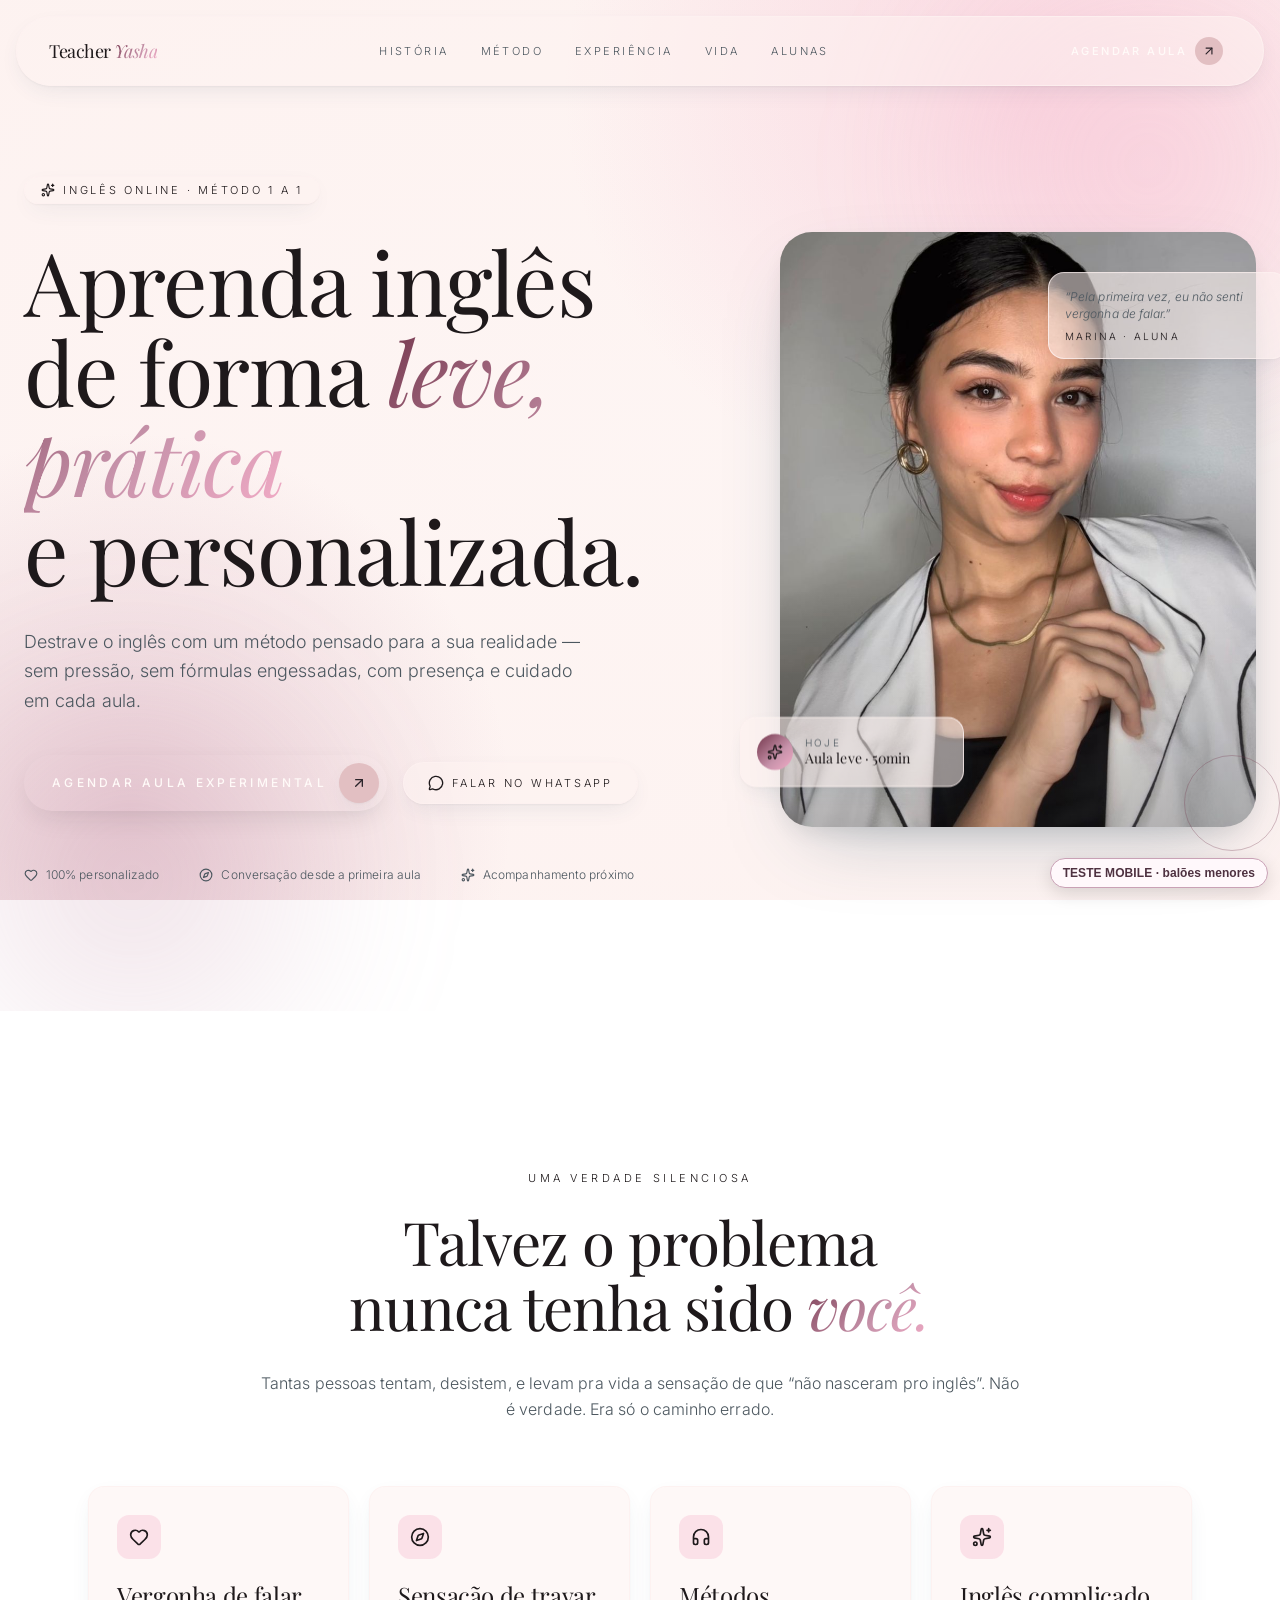
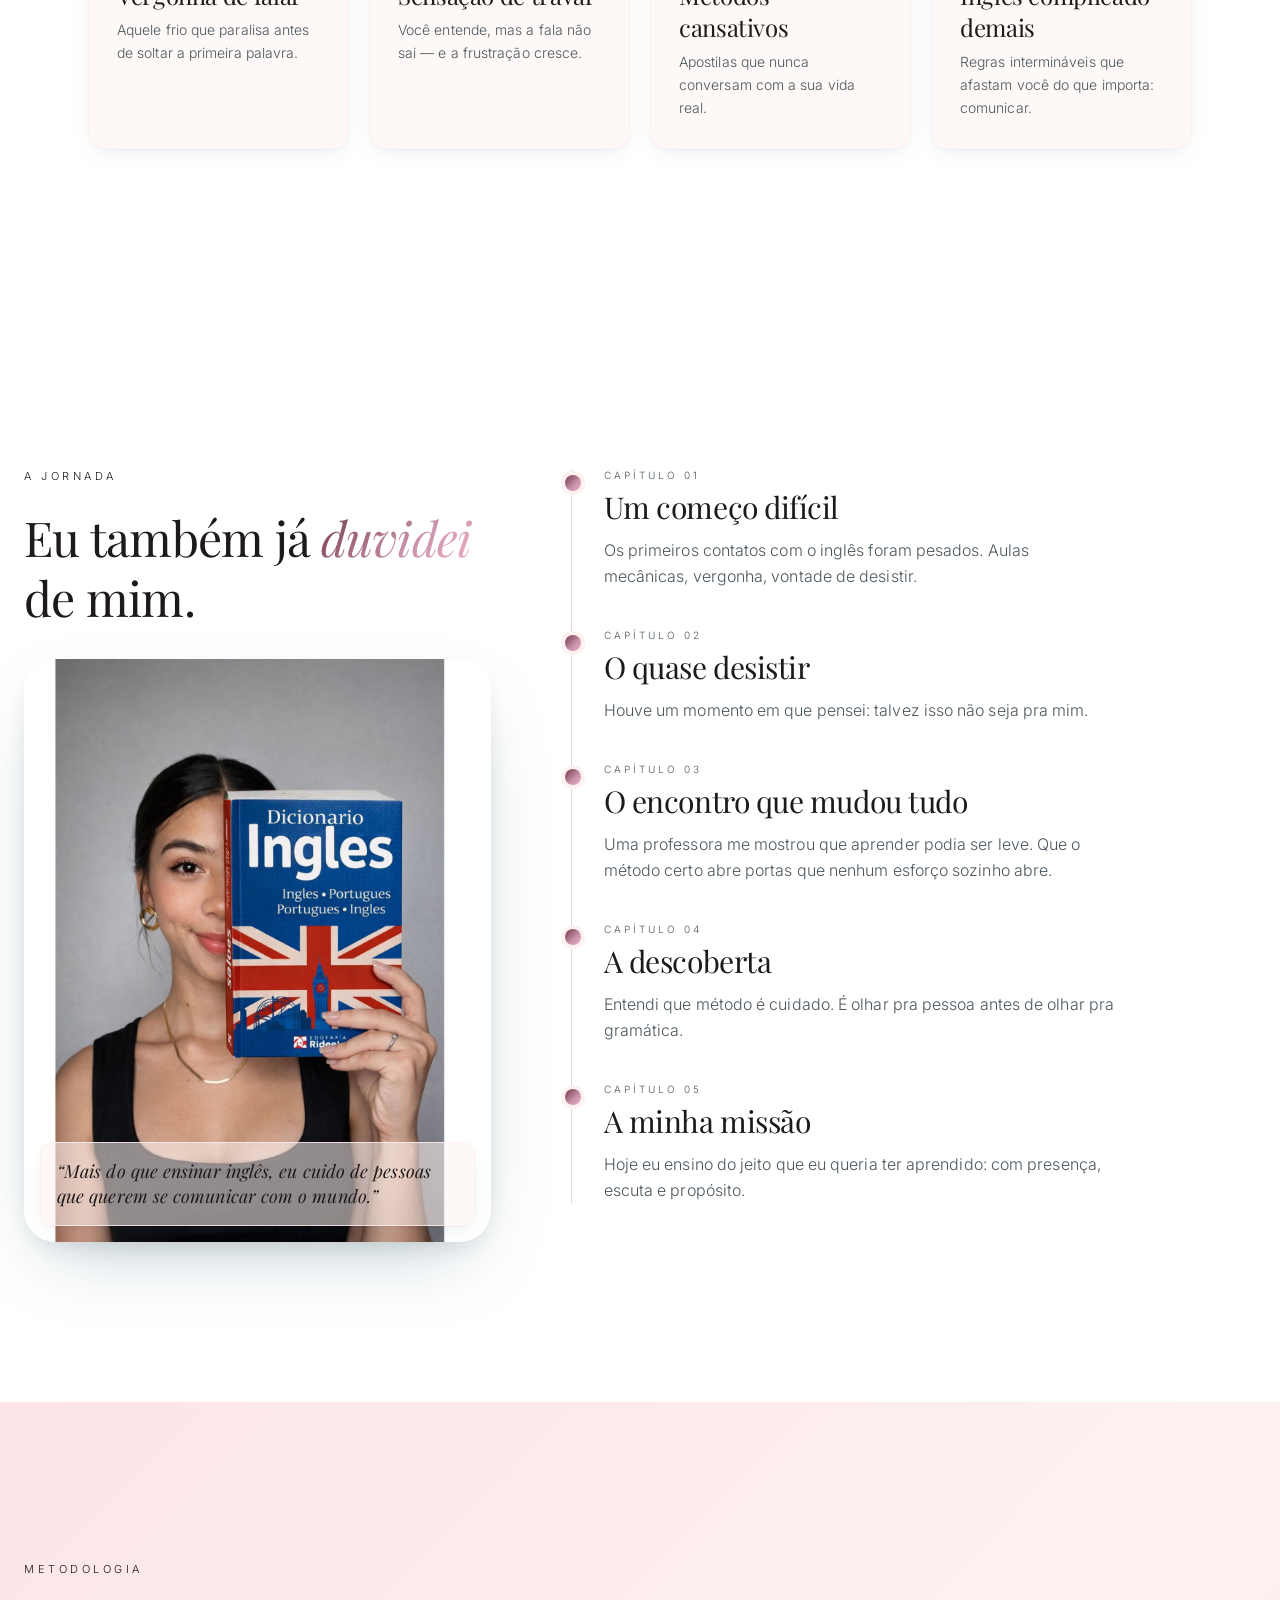
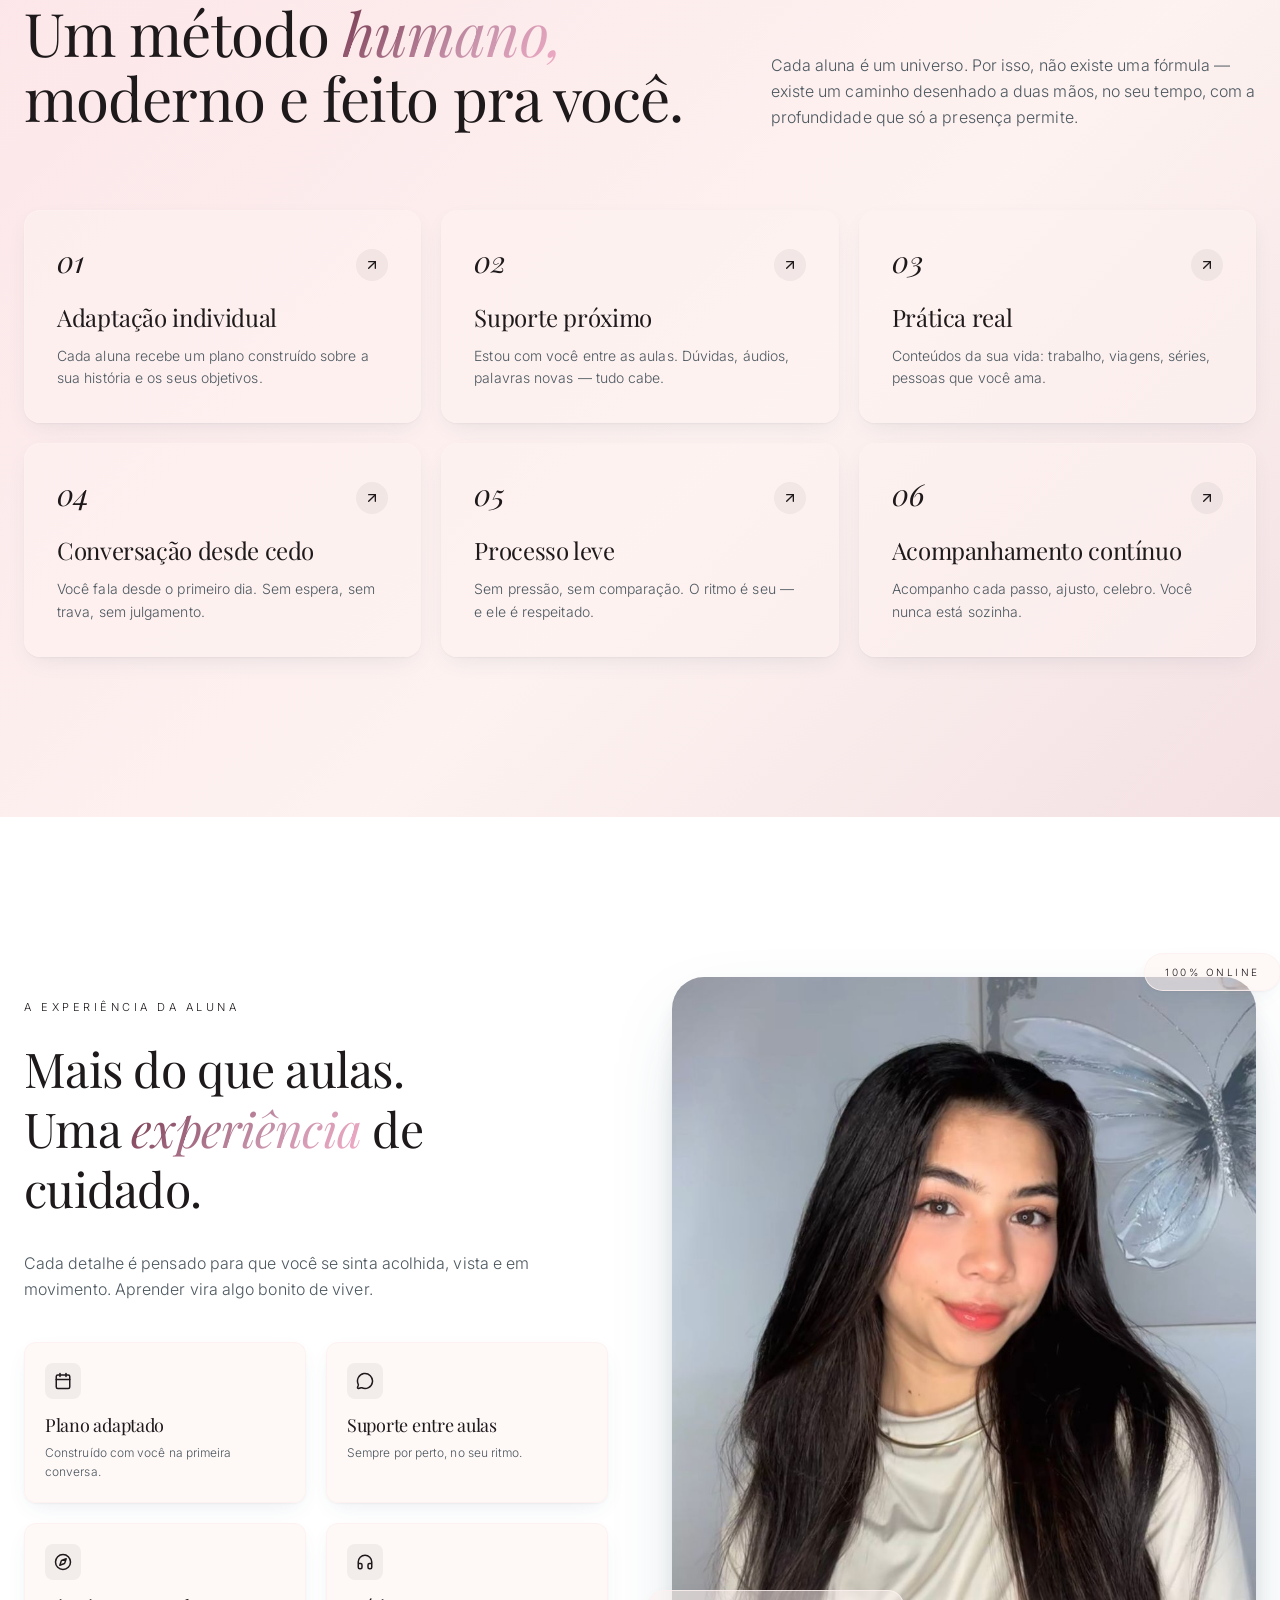
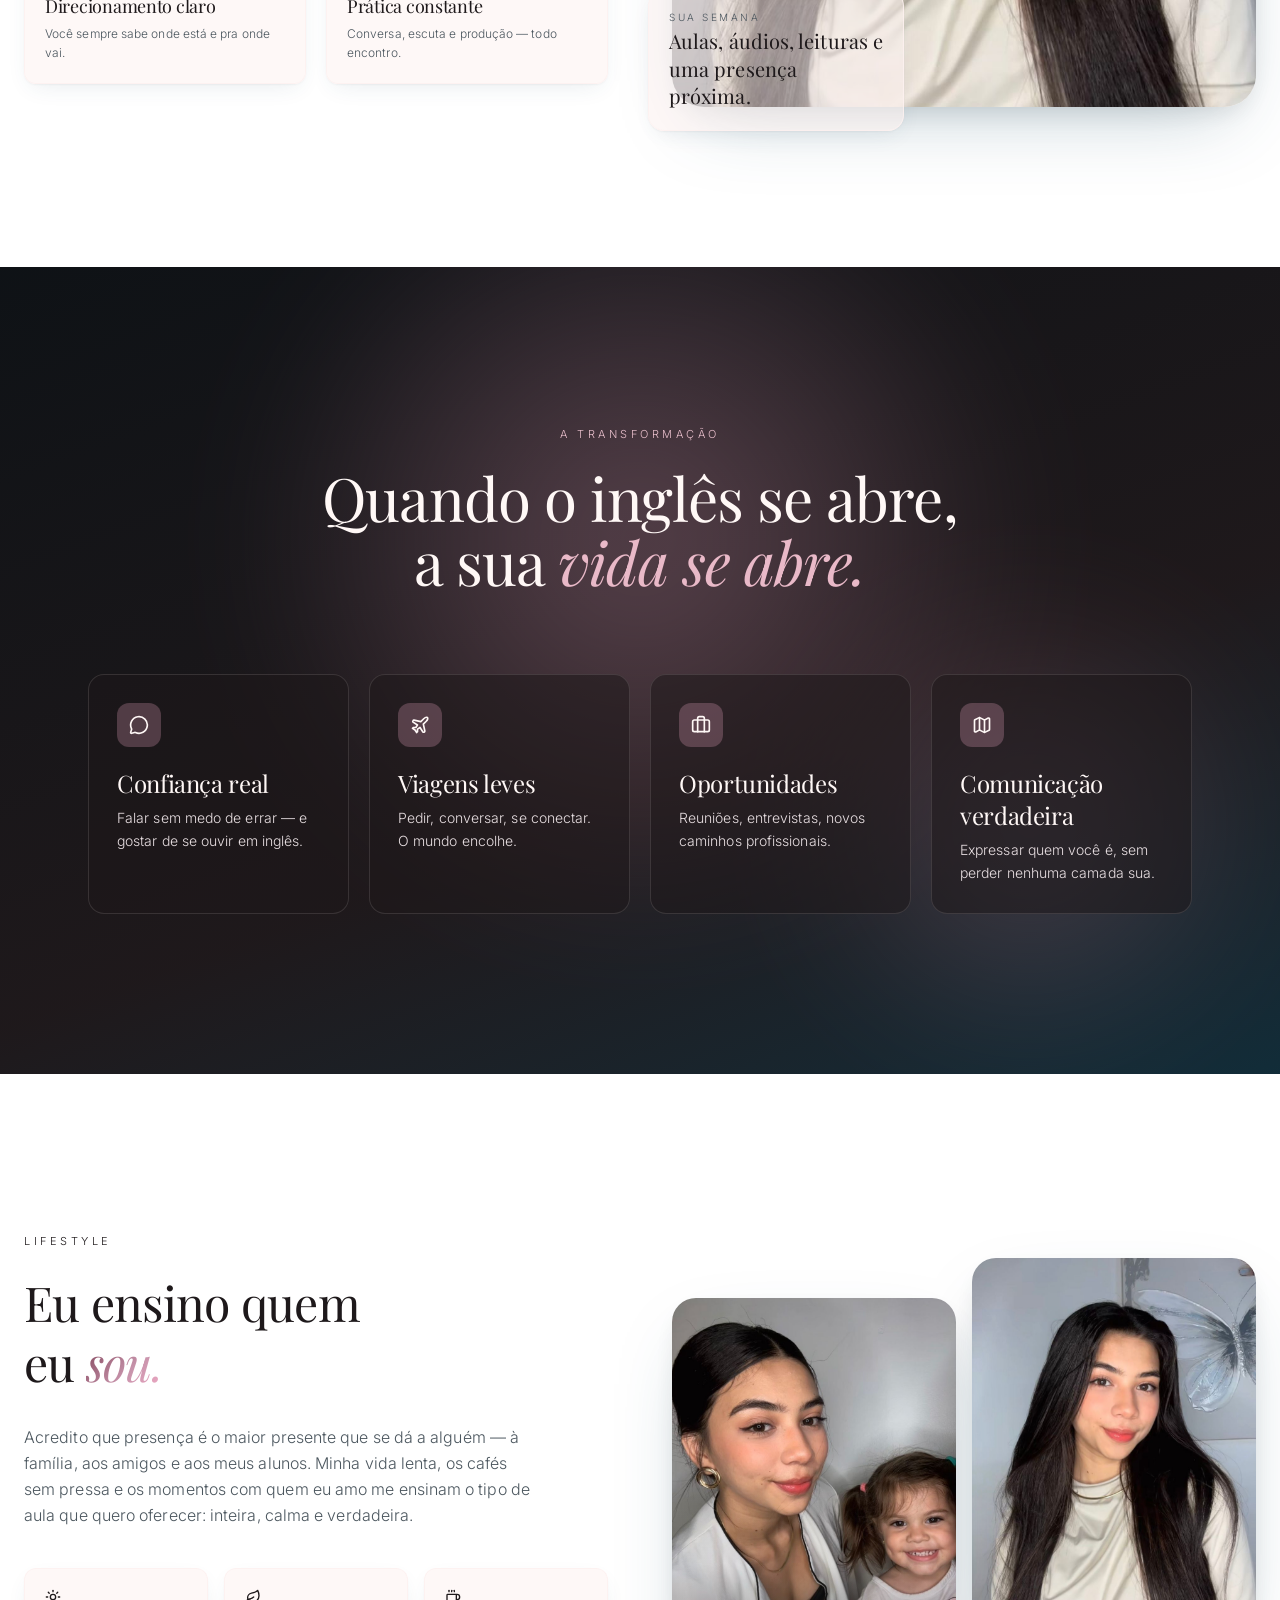
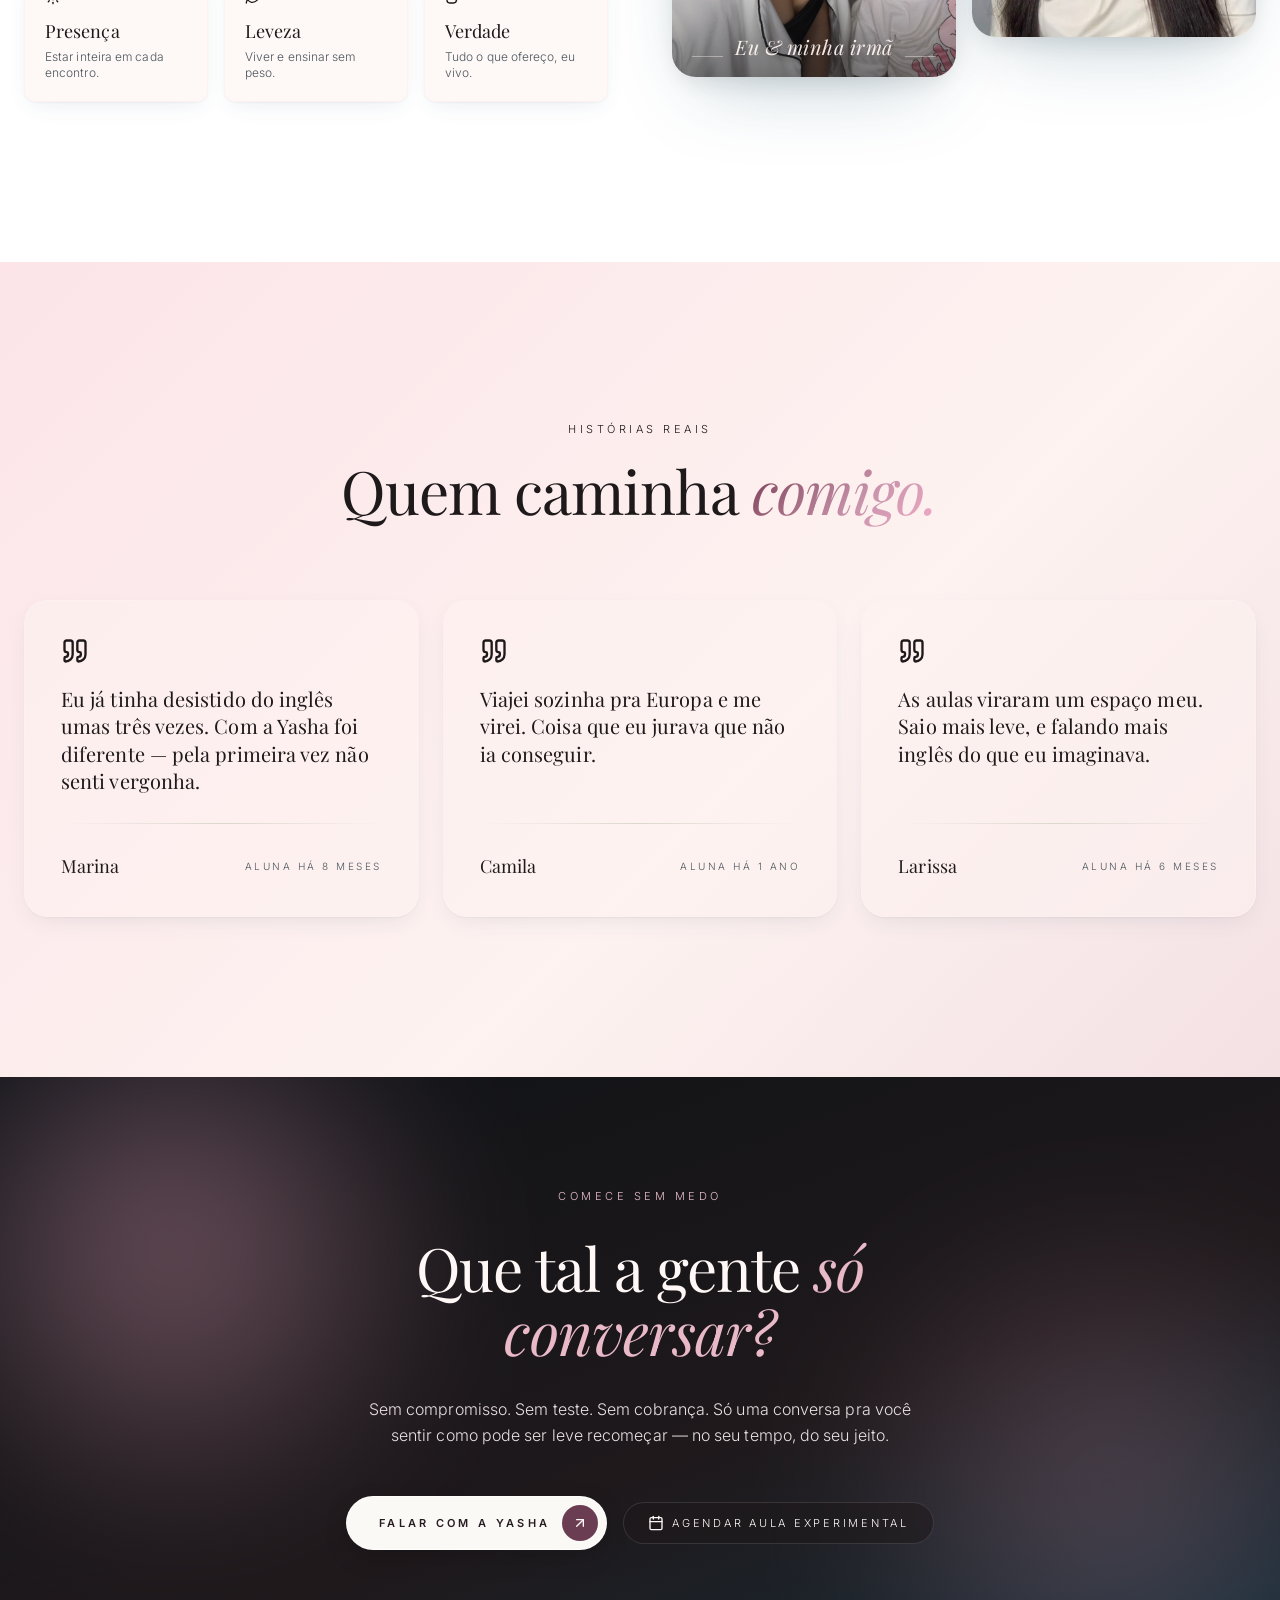
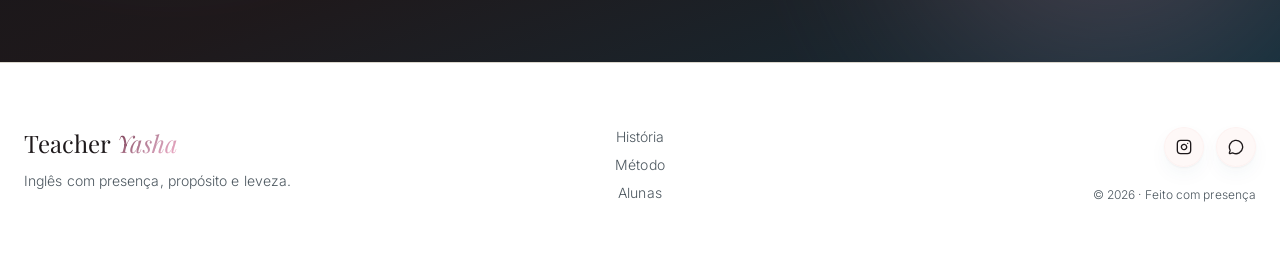
==== teste-baloes-mobile.html @ 85dba2f1 "Adiciona prévia mobile de cartões flutuantes menores sem alterar página principal" ====
<!DOCTYPE html>
<html lang="pt-BR"><head>
<meta charset="utf-8"><meta name="viewport" content="width=device-width, initial-scale=1">
<title>Teacher Yasha — Inglês com leveza, presença e propósito</title>
<meta name="description" content="Aulas de inglês online personalizadas com a Teacher Yasha. Aprenda no seu ritmo, sem pressão, com conexão humana e acompanhamento individual.">
<meta property="og:title" content="Teacher Yasha — Inglês com leveza, presença e propósito">
<meta property="og:description" content="Aulas de inglês online personalizadas com a Teacher Yasha.">
<meta property="og:type" content="website">
<meta property="og:image" content="assets/yasha-portrait--EWad3Fw.jpg">
<meta name="theme-color" content="#fbf9f6"><meta name="yasha-build" content="2026-11-06-hover-legivel-v9">
<link rel="preconnect" href="https://fonts.googleapis.com">
<link rel="preconnect" href="https://fonts.gstatic.com" crossorigin>
<link href="https://fonts.googleapis.com/css2?family=Cormorant+Garamond:ital,wght@0,300;0,400;0,500;1,400;1,600&family=Inter:wght@300;400;500;600&family=Playfair+Display:ital,wght@0,400;0,500;0,600;1,400;1,500&display=swap" rel="stylesheet">
<link rel="stylesheet" href="styles.css?v=yasha-v9">
<style>.yasha-menu-toggle{display:none;cursor:pointer;background:transparent;border:0;color:var(--foreground);font-size:22px;line-height:1;padding:10px 6px}
.yasha-mobile-menu[hidden]{display:none!important}
.yasha-mobile-menu{position:fixed;top:88px;left:16px;right:16px;z-index:49;border-radius:20px;padding:20px;background:rgba(255,255,255,.96);border:1px solid rgba(232,180,184,.32);box-shadow:0 18px 40px #0002;backdrop-filter:blur(18px);display:grid;gap:8px}
.yasha-mobile-menu a{display:block;font:500 12px/1.6 'Inter',sans-serif;letter-spacing:.2em;text-transform:uppercase;padding:9px;color:var(--foreground);text-decoration:none}
.yasha-mobile-menu a:hover{color:var(--harbor)}
@media(max-width:767px){.yasha-menu-toggle{display:block}}
@media(max-width:430px){nav>.max-w-7xl>a:last-of-type{display:none}}


/* V7: movimento dos balões 100% CSS — sem remover as classes por JavaScript. */
@keyframes yasha-float-gentle {
  0%, 100% { transform: translate3d(0,0,0); }
  50% { transform: translate3d(0,-11px,0); }
}
.float-soft {
  animation: yasha-float-gentle 9s ease-in-out infinite !important;
  will-change: transform;
}
.float-slow {
  animation: yasha-float-gentle 11s ease-in-out infinite !important;
  will-change: transform;
}
@media (prefers-reduced-motion: reduce) {
  .float-soft, .float-slow { animation: none !important; will-change: auto; }
}
/* Ativação explícita para usuários com movimento reduzido. */
html.yasha-motion-opt-in .float-soft {
  animation: yasha-float-gentle 9s ease-in-out infinite !important;
}
html.yasha-motion-opt-in .float-slow {
  animation: yasha-float-gentle 11s ease-in-out infinite !important;
}
/* A navegação por âncoras é animada pelo script, sem animação dupla do CSS. */
html.yasha-scroll-controlled { scroll-behavior: auto !important; }
@media(prefers-reduced-motion:reduce){html{scroll-behavior:auto!important}*,*::before,*::after{animation-duration:.01ms!important;transition-duration:.01ms!important}}
/* Correção de contraste V6 — somente nas duas seções escuras. */
.yasha-dark-panel h2,
.yasha-dark-panel .glass-dark h3 {
  color: #fff8f6 !important;
  -webkit-text-fill-color: #fff8f6 !important;
}
.yasha-dark-panel h2 em {
  color: #e9b9c8 !important;
  -webkit-text-fill-color: #e9b9c8 !important;
}
.yasha-dark-panel .glass-dark p {
  color: #e9e0e3 !important;
  -webkit-text-fill-color: #e9e0e3 !important;
}
.yasha-dark-panel .glass-dark {
  color: #fff8f6 !important;
}
.yasha-dark-panel .text-center > p:first-child {
  color: #eac0cd !important;
  -webkit-text-fill-color: #eac0cd !important;
}
.yasha-final-cta .yasha-final-content h2 {
  color: #fff8f6 !important;
  -webkit-text-fill-color: #fff8f6 !important;
}
.yasha-final-cta .yasha-final-content h2 em {
  color: #e9b9c8 !important;
  -webkit-text-fill-color: #e9b9c8 !important;
}
.yasha-final-cta .yasha-final-content > p:first-child {
  color: #eac0cd !important;
  -webkit-text-fill-color: #eac0cd !important;
}
.yasha-final-cta .yasha-final-content > p:nth-of-type(2) {
  color: #e9e0e3 !important;
  -webkit-text-fill-color: #e9e0e3 !important;
}
.yasha-final-cta .yasha-primary-cta,
.yasha-final-cta .yasha-primary-cta > span:first-child {
  color: #251b20 !important;
  -webkit-text-fill-color: #251b20 !important;
}
.yasha-final-cta .yasha-primary-cta > span:last-child {
  color: #fff8f6 !important;
  -webkit-text-fill-color: #fff8f6 !important;
}
.yasha-final-cta .yasha-secondary-cta {
  color: #fff8f6 !important;
  -webkit-text-fill-color: #fff8f6 !important;
}
.yasha-final-cta .yasha-secondary-cta:hover {
  color: #e9b9c8 !important;
  -webkit-text-fill-color: #e9b9c8 !important;
}

/* V8: o CTA claro não deve herdar o fundo escuro da seção. */
.yasha-final-cta .yasha-primary-cta {
  background: #fbf9f6 !important;
  background-color: #fbf9f6 !important;
  background-image: none !important;
  border: 1px solid rgba(255,255,255,.8) !important;
  box-shadow: 0 8px 25px rgba(0,0,0,.15) !important;
  color: #271c22 !important;
  -webkit-text-fill-color: #271c22 !important;
}
.yasha-final-cta .yasha-primary-cta > span:first-child {
  color: #271c22 !important;
  -webkit-text-fill-color: #271c22 !important;
  opacity: 1 !important;
  font-weight: 600;
}
.yasha-final-cta .yasha-primary-cta > span:last-child {
  background: #6b3d52 !important;
  background-color: #6b3d52 !important;
  color: #fff8f6 !important;
  -webkit-text-fill-color: #fff8f6 !important;
}
.yasha-final-cta .yasha-primary-cta svg {
  color: #fff8f6 !important;
  stroke: #fff8f6 !important;
}
.yasha-final-cta .yasha-primary-cta:hover,
.yasha-final-cta .yasha-primary-cta:focus-visible {
  background: #f3dce4 !important;
  background-color: #f3dce4 !important;
}

/* V9: preserva legibilidade dos CTAs escuros em hover e focus. */
.yasha-dark-cta,
.yasha-dark-cta:visited,
.yasha-dark-cta:hover,
.yasha-dark-cta:focus-visible {
  color: #fffaf8 !important;
  -webkit-text-fill-color: #fffaf8 !important;
  opacity: 1 !important;
}
.yasha-dark-cta > span:first-child,
.yasha-dark-cta:hover > span:first-child,
.yasha-dark-cta:focus-visible > span:first-child {
  color: #fffaf8 !important;
  -webkit-text-fill-color: #fffaf8 !important;
  opacity: 1 !important;
}
.yasha-dark-cta:hover,
.yasha-dark-cta:focus-visible {
  background-color: #2a2329 !important;
  background-image: none !important;
}
.yasha-dark-cta > span:last-child,
.yasha-dark-cta:hover > span:last-child,
.yasha-dark-cta:focus-visible > span:last-child {
  background: #e2bfc2 !important;
  color: #2a2329 !important;
  -webkit-text-fill-color: #2a2329 !important;
}
.yasha-dark-cta > span:last-child svg,
.yasha-dark-cta:hover > span:last-child svg {
  color: #2a2329 !important;
  stroke: #2a2329 !important;
}

/* TESTE MOBILE — cartões de depoimento/agenda menores apenas no celular. */
@media (max-width: 767px) {
  .yasha-hero-quote {
    width: 184px !important;
    right: -6px !important;
    top: 20px !important;
    padding: 12px !important;
    border-radius: 18px !important;
  }
  .yasha-hero-quote p:first-child {
    font-size: 11px !important;
    line-height: 1.45 !important;
  }
  .yasha-hero-quote p:last-child {
    font-size: 9px !important;
    letter-spacing: .15em !important;
    margin-top: 6px !important;
  }
  .yasha-hero-today {
    width: 178px !important;
    left: -8px !important;
    bottom: 28px !important;
    padding: 11px !important;
    border-radius: 17px !important;
  }
  .yasha-hero-today > div { gap: 9px !important; }
  .yasha-hero-today .w-9 {
    width: 31px !important;
    height: 31px !important;
    flex-shrink: 0;
  }
  .yasha-hero-today .text-sm { font-size: 12px !important; }
  .yasha-hero-today p:first-child { font-size: 9px !important; letter-spacing: .13em !important; }
}
</style>
</head><body><main class="min-h-screen text-foreground"><nav class="fixed top-4 left-4 right-4 z-50 glass rounded-full"><div class="max-w-7xl mx-auto px-6 md:px-8 py-3 flex items-center justify-between"><a href="#top" class="font-display text-lg tracking-tight">Teacher <span class="italic text-gradient">Yasha</span></a><div class="hidden md:flex items-center gap-8 text-[11px] uppercase tracking-[0.22em] text-muted-foreground"><a href="#sobre" class="hover:text-foreground transition">História</a><a href="#metodo" class="hover:text-foreground transition">Método</a><a href="#experiencia" class="hover:text-foreground transition">Experiência</a><a href="#vida" class="hover:text-foreground transition">Vida</a><a href="#alunas" class="hover:text-foreground transition">Alunas</a></div><a href="https://wa.me/5597984433028?text=Oi%20Yasha!%20Quero%20saber%20mais%20sobre%20as%20aulas." target="_blank" rel="noreferrer" class="yasha-dark-cta group flex items-center gap-2 bg-[color:var(--harbor)] text-[color:var(--linen)] rounded-full pl-5 pr-2 py-2 text-[11px] font-medium uppercase tracking-[0.22em] hover:bg-foreground transition-colors shadow-sog">Agendar aula<span class="w-7 h-7 rounded-full bg-[color:var(--blush)] text-foreground grid place-items-center group-hover:rotate-45 transition-transform"><svg xmlns="http://www.w3.org/2000/svg" width="24" height="24" viewBox="0 0 24 24" fill="none" stroke="currentColor" stroke-width="2" stroke-linecap="round" stroke-linejoin="round" class="lucide lucide-arrow-up-right w-3.5 h-3.5" aria-hidden="true"><path d="M7 7h10v10"></path><path d="M7 17 17 7"></path></svg></span></a><button type="button" id="abrir-menu" class="yasha-menu-toggle" aria-label="Abrir menu" aria-expanded="false" aria-controls="menu-mobile">☰</button></div></nav><div id="menu-mobile" class="yasha-mobile-menu" hidden><a href="#sobre">História</a><a href="#metodo">Método</a><a href="#experiencia">Experiência</a><a href="#vida">Vida</a><a href="#alunas">Alunas</a><a href="https://wa.me/5597984433028?text=Oi%20Yasha!%20Quero%20saber%20mais%20sobre%20as%20aulas." target="_blank" rel="noreferrer">Agendar aula</a></div><section id="top" class="relative pt-36 md:pt-44 pb-24 md:pb-32 overflow-hidden"><div aria-hidden="true" class="pointer-events-none absolute -top-24 -right-32 w-[520px] h-[520px] rounded-full blur-3xl opacity-60" style="background:radial-gradient(closest-side, color-mix(in oklab, var(--blush) 55%, transparent), transparent)"></div><div aria-hidden="true" class="pointer-events-none absolute -bottom-32 -left-32 w-[520px] h-[520px] rounded-full blur-3xl opacity-50" style="background:radial-gradient(closest-side, color-mix(in oklab, var(--mist) 55%, transparent), transparent)"></div><div class="relative max-w-7xl mx-auto px-6 md:px-10 grid md:grid-cols-12 gap-12 md:gap-16 items-center"><div class="md:col-span-7 fade-up"><div class="inline-flex items-center gap-2 glass rounded-full px-4 py-1.5 text-[11px] uppercase tracking-[0.25em] text-[color:var(--harbor)] mb-8"><svg xmlns="http://www.w3.org/2000/svg" width="24" height="24" viewBox="0 0 24 24" fill="none" stroke="currentColor" stroke-width="2" stroke-linecap="round" stroke-linejoin="round" class="lucide lucide-sparkles w-3.5 h-3.5" aria-hidden="true"><path d="M11.017 2.814a1 1 0 0 1 1.966 0l1.051 5.558a2 2 0 0 0 1.594 1.594l5.558 1.051a1 1 0 0 1 0 1.966l-5.558 1.051a2 2 0 0 0-1.594 1.594l-1.051 5.558a1 1 0 0 1-1.966 0l-1.051-5.558a2 2 0 0 0-1.594-1.594l-5.558-1.051a1 1 0 0 1 0-1.966l5.558-1.051a2 2 0 0 0 1.594-1.594z"></path><path d="M20 2v4"></path><path d="M22 4h-4"></path><circle cx="4" cy="20" r="2"></circle></svg>Inglês online · método 1 a 1</div><h1 class="font-display text-[2.7rem] md:text-7xl lg:text-[5.5rem] leading-[1.02] text-foreground">Aprenda inglês <br/>de forma <em class="italic text-gradient">leve, prática</em> <br/>e personalizada.</h1><p class="mt-8 max-w-xl text-base md:text-lg text-muted-foreground leading-relaxed">Destrave o inglês com um método pensado para a sua realidade — sem pressão, sem fórmulas engessadas, com presença e cuidado em cada aula.</p><div class="mt-10 flex flex-wrap items-center gap-4"><a href="https://wa.me/5597984433028?text=Oi%20Yasha!%20Quero%20saber%20mais%20sobre%20as%20aulas." target="_blank" rel="noreferrer" class="yasha-dark-cta group inline-flex items-center gap-3 bg-[color:var(--harbor)] text-[color:var(--linen)] rounded-full pl-7 pr-2 py-2 hover:bg-foreground transition-all duration-300 shadow-float hover:scale-[1.02] ring-1 ring-[color:var(--harbor)]/20"><span class="text-[12px] font-medium uppercase tracking-[0.28em] py-1.5">Agendar aula experimental</span><span class="w-10 h-10 rounded-full bg-[color:var(--blush)] text-foreground grid place-items-center group-hover:rotate-45 transition-transform duration-300 shadow-soft"><svg xmlns="http://www.w3.org/2000/svg" width="24" height="24" viewBox="0 0 24 24" fill="none" stroke="currentColor" stroke-width="2" stroke-linecap="round" stroke-linejoin="round" class="lucide lucide-arrow-up-right w-4 h-4" aria-hidden="true"><path d="M7 7h10v10"></path><path d="M7 17 17 7"></path></svg></span></a><a href="https://wa.me/5597984433028?text=Oi%20Yasha!%20Quero%20saber%20mais%20sobre%20as%20aulas." target="_blank" rel="noreferrer" class="inline-flex items-center gap-2 glass rounded-full px-6 py-3 text-[11px] uppercase tracking-[0.25em] hover:text-[color:var(--harbor)] transition"><svg xmlns="http://www.w3.org/2000/svg" width="24" height="24" viewBox="0 0 24 24" fill="none" stroke="currentColor" stroke-width="2" stroke-linecap="round" stroke-linejoin="round" class="lucide lucide-message-circle w-4 h-4" aria-hidden="true"><path d="M2.992 16.342a2 2 0 0 1 .094 1.167l-1.065 3.29a1 1 0 0 0 1.236 1.168l3.413-.998a2 2 0 0 1 1.099.092 10 10 0 1 0-4.777-4.719"></path></svg>Falar no WhatsApp</a></div><div class="mt-14 flex flex-wrap items-center gap-x-10 gap-y-4 text-xs text-muted-foreground"><div class="flex items-center gap-2"><svg xmlns="http://www.w3.org/2000/svg" width="24" height="24" viewBox="0 0 24 24" fill="none" stroke="currentColor" stroke-width="2" stroke-linecap="round" stroke-linejoin="round" class="lucide lucide-heart w-3.5 h-3.5 text-[color:var(--blush)]" aria-hidden="true"><path d="M2 9.5a5.5 5.5 0 0 1 9.591-3.676.56.56 0 0 0 .818 0A5.49 5.49 0 0 1 22 9.5c0 2.29-1.5 4-3 5.5l-5.492 5.313a2 2 0 0 1-3 .019L5 15c-1.5-1.5-3-3.2-3-5.5"></path></svg> 100% personalizado</div><div class="flex items-center gap-2"><svg xmlns="http://www.w3.org/2000/svg" width="24" height="24" viewBox="0 0 24 24" fill="none" stroke="currentColor" stroke-width="2" stroke-linecap="round" stroke-linejoin="round" class="lucide lucide-compass w-3.5 h-3.5 text-[color:var(--harbor)]" aria-hidden="true"><circle cx="12" cy="12" r="10"></circle><path d="m16.24 7.76-1.804 5.411a2 2 0 0 1-1.265 1.265L7.76 16.24l1.804-5.411a2 2 0 0 1 1.265-1.265z"></path></svg> Conversação desde a primeira aula</div><div class="flex items-center gap-2"><svg xmlns="http://www.w3.org/2000/svg" width="24" height="24" viewBox="0 0 24 24" fill="none" stroke="currentColor" stroke-width="2" stroke-linecap="round" stroke-linejoin="round" class="lucide lucide-sparkles w-3.5 h-3.5 text-[color:var(--mist)]" aria-hidden="true"><path d="M11.017 2.814a1 1 0 0 1 1.966 0l1.051 5.558a2 2 0 0 0 1.594 1.594l5.558 1.051a1 1 0 0 1 0 1.966l-5.558 1.051a2 2 0 0 0-1.594 1.594l-1.051 5.558a1 1 0 0 1-1.966 0l-1.051-5.558a2 2 0 0 0-1.594-1.594l-5.558-1.051a1 1 0 0 1 0-1.966l5.558-1.051a2 2 0 0 0 1.594-1.594z"></path><path d="M20 2v4"></path><path d="M22 4h-4"></path><circle cx="4" cy="20" r="2"></circle></svg> Acompanhamento próximo</div></div></div><div class="md:col-span-5 fade-up delay-2"><div class="relative"><div class="relative aspect-[4/5] overflow-hidden rounded-[2rem] shadow-float"><img src="assets/yasha-portrait--EWad3Fw.jpg" alt="Teacher Yasha" class="w-full h-full object-cover"/><div class="absolute inset-0" style="background:linear-gradient(180deg, transparent 60%, rgba(26,26,26,0.25))"></div></div><div class="yasha-hero-today absolute -left-6 md:-left-10 bottom-10 glass rounded-2xl p-4 w-56 float-slow"><div class="flex items-center gap-3"><div class="w-9 h-9 rounded-full grid place-items-center" style="background:var(--gradient-text)"><svg xmlns="http://www.w3.org/2000/svg" width="24" height="24" viewBox="0 0 24 24" fill="none" stroke="currentColor" stroke-width="2" stroke-linecap="round" stroke-linejoin="round" class="lucide lucide-sparkles w-4 h-4 text-[color:var(--linen)]" aria-hidden="true"><path d="M11.017 2.814a1 1 0 0 1 1.966 0l1.051 5.558a2 2 0 0 0 1.594 1.594l5.558 1.051a1 1 0 0 1 0 1.966l-5.558 1.051a2 2 0 0 0-1.594 1.594l-1.051 5.558a1 1 0 0 1-1.966 0l-1.051-5.558a2 2 0 0 0-1.594-1.594l-5.558-1.051a1 1 0 0 1 0-1.966l5.558-1.051a2 2 0 0 0 1.594-1.594z"></path><path d="M20 2v4"></path><path d="M22 4h-4"></path><circle cx="4" cy="20" r="2"></circle></svg></div><div><p class="text-[10px] uppercase tracking-[0.22em] text-muted-foreground">Hoje</p><p class="text-sm font-display">Aula leve · 50min</p></div></div></div><div class="yasha-hero-quote absolute -right-3 md:-right-8 top-10 glass rounded-2xl p-4 w-60 float-soft"><p class="text-xs italic text-muted-foreground leading-snug">“Pela primeira vez, eu não senti vergonha de falar.”</p><p class="mt-2 text-[10px] uppercase tracking-[0.22em] text-[color:var(--harbor)]">Marina · aluna</p></div><div aria-hidden="true" class="absolute -bottom-6 -right-6 w-24 h-24 rounded-full border border-[color:var(--harbor)]/30"></div></div></div></div></section><section class="relative py-28 md:py-40"><div class="max-w-6xl mx-auto px-6 md:px-10"><div class="text-center max-w-3xl mx-auto mb-16 fade-up"><p class="text-[11px] uppercase tracking-[0.32em] text-[color:var(--harbor)] mb-6">Uma verdade silenciosa</p><h2 class="font-display text-4xl md:text-6xl leading-[1.08]">Talvez o problema <br/> nunca tenha sido <em class="text-gradient">você.</em></h2><p class="mt-8 text-muted-foreground leading-relaxed">Tantas pessoas tentam, desistem, e levam pra vida a sensação de que “não nasceram pro inglês”. Não é verdade. Era só o caminho errado.</p></div><div class="grid sm:grid-cols-2 lg:grid-cols-4 gap-5"><div class="group relative glass rounded-2xl p-7 fade-up hover:-translate-y-1 transition-all duration-500" style="animation-delay:0s"><div class="w-11 h-11 rounded-xl grid place-items-center mb-5" style="background:color-mix(in oklab, var(--blush) 30%, transparent)"><svg xmlns="http://www.w3.org/2000/svg" width="24" height="24" viewBox="0 0 24 24" fill="none" stroke="currentColor" stroke-width="2" stroke-linecap="round" stroke-linejoin="round" class="lucide lucide-heart w-5 h-5 text-[color:var(--harbor)]" aria-hidden="true"><path d="M2 9.5a5.5 5.5 0 0 1 9.591-3.676.56.56 0 0 0 .818 0A5.49 5.49 0 0 1 22 9.5c0 2.29-1.5 4-3 5.5l-5.492 5.313a2 2 0 0 1-3 .019L5 15c-1.5-1.5-3-3.2-3-5.5"></path></svg></div><h3 class="font-display text-2xl mb-2">Vergonha de falar</h3><p class="text-sm text-muted-foreground leading-relaxed">Aquele frio que paralisa antes de soltar a primeira palavra.</p><div aria-hidden="true" class="absolute inset-x-7 bottom-3 h-px bg-gradient-to-r from-transparent via-[color:var(--blush)]/40 to-transparent opacity-0 group-hover:opacity-100 transition"></div></div><div class="group relative glass rounded-2xl p-7 fade-up hover:-translate-y-1 transition-all duration-500" style="animation-delay:0.08s"><div class="w-11 h-11 rounded-xl grid place-items-center mb-5" style="background:color-mix(in oklab, var(--blush) 30%, transparent)"><svg xmlns="http://www.w3.org/2000/svg" width="24" height="24" viewBox="0 0 24 24" fill="none" stroke="currentColor" stroke-width="2" stroke-linecap="round" stroke-linejoin="round" class="lucide lucide-compass w-5 h-5 text-[color:var(--harbor)]" aria-hidden="true"><circle cx="12" cy="12" r="10"></circle><path d="m16.24 7.76-1.804 5.411a2 2 0 0 1-1.265 1.265L7.76 16.24l1.804-5.411a2 2 0 0 1 1.265-1.265z"></path></svg></div><h3 class="font-display text-2xl mb-2">Sensação de travar</h3><p class="text-sm text-muted-foreground leading-relaxed">Você entende, mas a fala não sai — e a frustração cresce.</p><div aria-hidden="true" class="absolute inset-x-7 bottom-3 h-px bg-gradient-to-r from-transparent via-[color:var(--blush)]/40 to-transparent opacity-0 group-hover:opacity-100 transition"></div></div><div class="group relative glass rounded-2xl p-7 fade-up hover:-translate-y-1 transition-all duration-500" style="animation-delay:0.16s"><div class="w-11 h-11 rounded-xl grid place-items-center mb-5" style="background:color-mix(in oklab, var(--blush) 30%, transparent)"><svg xmlns="http://www.w3.org/2000/svg" width="24" height="24" viewBox="0 0 24 24" fill="none" stroke="currentColor" stroke-width="2" stroke-linecap="round" stroke-linejoin="round" class="lucide lucide-headphones w-5 h-5 text-[color:var(--harbor)]" aria-hidden="true"><path d="M3 14h3a2 2 0 0 1 2 2v3a2 2 0 0 1-2 2H5a2 2 0 0 1-2-2v-7a9 9 0 0 1 18 0v7a2 2 0 0 1-2 2h-1a2 2 0 0 1-2-2v-3a2 2 0 0 1 2-2h3"></path></svg></div><h3 class="font-display text-2xl mb-2">Métodos cansativos</h3><p class="text-sm text-muted-foreground leading-relaxed">Apostilas que nunca conversam com a sua vida real.</p><div aria-hidden="true" class="absolute inset-x-7 bottom-3 h-px bg-gradient-to-r from-transparent via-[color:var(--blush)]/40 to-transparent opacity-0 group-hover:opacity-100 transition"></div></div><div class="group relative glass rounded-2xl p-7 fade-up hover:-translate-y-1 transition-all duration-500" style="animation-delay:0.24s"><div class="w-11 h-11 rounded-xl grid place-items-center mb-5" style="background:color-mix(in oklab, var(--blush) 30%, transparent)"><svg xmlns="http://www.w3.org/2000/svg" width="24" height="24" viewBox="0 0 24 24" fill="none" stroke="currentColor" stroke-width="2" stroke-linecap="round" stroke-linejoin="round" class="lucide lucide-sparkles w-5 h-5 text-[color:var(--harbor)]" aria-hidden="true"><path d="M11.017 2.814a1 1 0 0 1 1.966 0l1.051 5.558a2 2 0 0 0 1.594 1.594l5.558 1.051a1 1 0 0 1 0 1.966l-5.558 1.051a2 2 0 0 0-1.594 1.594l-1.051 5.558a1 1 0 0 1-1.966 0l-1.051-5.558a2 2 0 0 0-1.594-1.594l-5.558-1.051a1 1 0 0 1 0-1.966l5.558-1.051a2 2 0 0 0 1.594-1.594z"></path><path d="M20 2v4"></path><path d="M22 4h-4"></path><circle cx="4" cy="20" r="2"></circle></svg></div><h3 class="font-display text-2xl mb-2">Inglês complicado demais</h3><p class="text-sm text-muted-foreground leading-relaxed">Regras intermináveis que afastam você do que importa: comunicar.</p><div aria-hidden="true" class="absolute inset-x-7 bottom-3 h-px bg-gradient-to-r from-transparent via-[color:var(--blush)]/40 to-transparent opacity-0 group-hover:opacity-100 transition"></div></div></div></div></section><section id="sobre" class="relative py-28 md:py-40"><div class="max-w-7xl mx-auto px-6 md:px-10 grid md:grid-cols-12 gap-12 md:gap-20 items-start"><div class="md:col-span-5 md:sticky md:top-32 fade-up"><p class="text-[11px] uppercase tracking-[0.32em] text-[color:var(--harbor)] mb-6">A jornada</p><h2 class="font-display text-4xl md:text-5xl leading-tight mb-8">Eu também já <em class="text-gradient">duvidei</em> de mim.</h2><div class="relative aspect-[4/5] overflow-hidden rounded-[2rem] shadow-float"><img src="assets/yasha-book-FJUB7qEd.jpg" alt="Yasha" class="w-full h-full object-cover"/><div class="absolute bottom-4 left-4 right-4 glass rounded-xl p-4"><p class="font-display italic text-lg leading-snug">“Mais do que ensinar inglês, eu cuido de pessoas que querem se comunicar com o mundo.”</p></div></div></div><div class="md:col-span-7 fade-up delay-2"><ol class="relative border-l border-[color:var(--harbor)]/20 pl-8 space-y-10"><li class="relative"><span class="absolute -left-[39px] top-1.5 w-4 h-4 rounded-full" style="background:var(--gradient-text);box-shadow:0 0 0 4px var(--linen)"></span><p class="text-[10px] uppercase tracking-[0.3em] text-muted-foreground mb-2">Capítulo <!-- -->01</p><h3 class="font-display text-2xl md:text-3xl mb-3">Um começo difícil</h3><p class="text-muted-foreground leading-relaxed max-w-lg">Os primeiros contatos com o inglês foram pesados. Aulas mecânicas, vergonha, vontade de desistir.</p></li><li class="relative"><span class="absolute -left-[39px] top-1.5 w-4 h-4 rounded-full" style="background:var(--gradient-text);box-shadow:0 0 0 4px var(--linen)"></span><p class="text-[10px] uppercase tracking-[0.3em] text-muted-foreground mb-2">Capítulo <!-- -->02</p><h3 class="font-display text-2xl md:text-3xl mb-3">O quase desistir</h3><p class="text-muted-foreground leading-relaxed max-w-lg">Houve um momento em que pensei: talvez isso não seja pra mim.</p></li><li class="relative"><span class="absolute -left-[39px] top-1.5 w-4 h-4 rounded-full" style="background:var(--gradient-text);box-shadow:0 0 0 4px var(--linen)"></span><p class="text-[10px] uppercase tracking-[0.3em] text-muted-foreground mb-2">Capítulo <!-- -->03</p><h3 class="font-display text-2xl md:text-3xl mb-3">O encontro que mudou tudo</h3><p class="text-muted-foreground leading-relaxed max-w-lg">Uma professora me mostrou que aprender podia ser leve. Que o método certo abre portas que nenhum esforço sozinho abre.</p></li><li class="relative"><span class="absolute -left-[39px] top-1.5 w-4 h-4 rounded-full" style="background:var(--gradient-text);box-shadow:0 0 0 4px var(--linen)"></span><p class="text-[10px] uppercase tracking-[0.3em] text-muted-foreground mb-2">Capítulo <!-- -->04</p><h3 class="font-display text-2xl md:text-3xl mb-3">A descoberta</h3><p class="text-muted-foreground leading-relaxed max-w-lg">Entendi que método é cuidado. É olhar pra pessoa antes de olhar pra gramática.</p></li><li class="relative"><span class="absolute -left-[39px] top-1.5 w-4 h-4 rounded-full" style="background:var(--gradient-text);box-shadow:0 0 0 4px var(--linen)"></span><p class="text-[10px] uppercase tracking-[0.3em] text-muted-foreground mb-2">Capítulo <!-- -->05</p><h3 class="font-display text-2xl md:text-3xl mb-3">A minha missão</h3><p class="text-muted-foreground leading-relaxed max-w-lg">Hoje eu ensino do jeito que eu queria ter aprendido: com presença, escuta e propósito.</p></li></ol></div></div></section><section id="metodo" class="relative py-28 md:py-40 bg-soft"><div class="max-w-7xl mx-auto px-6 md:px-10"><div class="grid md:grid-cols-12 gap-12 mb-20"><div class="md:col-span-7 fade-up"><p class="text-[11px] uppercase tracking-[0.32em] text-[color:var(--harbor)] mb-6">Metodologia</p><h2 class="font-display text-4xl md:text-6xl leading-[1.08]">Um método <em class="text-gradient">humano,</em> <br/>moderno e feito pra você.</h2></div><div class="md:col-span-5 fade-up delay-2 flex items-end"><p class="text-muted-foreground leading-relaxed">Cada aluna é um universo. Por isso, não existe uma fórmula — existe um caminho desenhado a duas mãos, no seu tempo, com a profundidade que só a presença permite.</p></div></div><div class="grid md:grid-cols-2 lg:grid-cols-3 gap-5"><div class="group relative glass rounded-2xl p-8 hover:-translate-y-1 transition-all duration-500 fade-up" style="animation-delay:0s"><div class="flex items-baseline justify-between mb-5"><span class="font-display italic text-3xl text-[color:var(--mist)]">01</span><span class="w-8 h-8 rounded-full grid place-items-center bg-foreground/5 group-hover:bg-[color:var(--blush)]/40 transition"><svg xmlns="http://www.w3.org/2000/svg" width="24" height="24" viewBox="0 0 24 24" fill="none" stroke="currentColor" stroke-width="2" stroke-linecap="round" stroke-linejoin="round" class="lucide lucide-arrow-up-right w-4 h-4" aria-hidden="true"><path d="M7 7h10v10"></path><path d="M7 17 17 7"></path></svg></span></div><h3 class="font-display text-2xl mb-3">Adaptação individual</h3><p class="text-sm text-muted-foreground leading-relaxed">Cada aluna recebe um plano construído sobre a sua história e os seus objetivos.</p></div><div class="group relative glass rounded-2xl p-8 hover:-translate-y-1 transition-all duration-500 fade-up" style="animation-delay:0.07s"><div class="flex items-baseline justify-between mb-5"><span class="font-display italic text-3xl text-[color:var(--mist)]">02</span><span class="w-8 h-8 rounded-full grid place-items-center bg-foreground/5 group-hover:bg-[color:var(--blush)]/40 transition"><svg xmlns="http://www.w3.org/2000/svg" width="24" height="24" viewBox="0 0 24 24" fill="none" stroke="currentColor" stroke-width="2" stroke-linecap="round" stroke-linejoin="round" class="lucide lucide-arrow-up-right w-4 h-4" aria-hidden="true"><path d="M7 7h10v10"></path><path d="M7 17 17 7"></path></svg></span></div><h3 class="font-display text-2xl mb-3">Suporte próximo</h3><p class="text-sm text-muted-foreground leading-relaxed">Estou com você entre as aulas. Dúvidas, áudios, palavras novas — tudo cabe.</p></div><div class="group relative glass rounded-2xl p-8 hover:-translate-y-1 transition-all duration-500 fade-up" style="animation-delay:0.14s"><div class="flex items-baseline justify-between mb-5"><span class="font-display italic text-3xl text-[color:var(--mist)]">03</span><span class="w-8 h-8 rounded-full grid place-items-center bg-foreground/5 group-hover:bg-[color:var(--blush)]/40 transition"><svg xmlns="http://www.w3.org/2000/svg" width="24" height="24" viewBox="0 0 24 24" fill="none" stroke="currentColor" stroke-width="2" stroke-linecap="round" stroke-linejoin="round" class="lucide lucide-arrow-up-right w-4 h-4" aria-hidden="true"><path d="M7 7h10v10"></path><path d="M7 17 17 7"></path></svg></span></div><h3 class="font-display text-2xl mb-3">Prática real</h3><p class="text-sm text-muted-foreground leading-relaxed">Conteúdos da sua vida: trabalho, viagens, séries, pessoas que você ama.</p></div><div class="group relative glass rounded-2xl p-8 hover:-translate-y-1 transition-all duration-500 fade-up" style="animation-delay:0.21000000000000002s"><div class="flex items-baseline justify-between mb-5"><span class="font-display italic text-3xl text-[color:var(--mist)]">04</span><span class="w-8 h-8 rounded-full grid place-items-center bg-foreground/5 group-hover:bg-[color:var(--blush)]/40 transition"><svg xmlns="http://www.w3.org/2000/svg" width="24" height="24" viewBox="0 0 24 24" fill="none" stroke="currentColor" stroke-width="2" stroke-linecap="round" stroke-linejoin="round" class="lucide lucide-arrow-up-right w-4 h-4" aria-hidden="true"><path d="M7 7h10v10"></path><path d="M7 17 17 7"></path></svg></span></div><h3 class="font-display text-2xl mb-3">Conversação desde cedo</h3><p class="text-sm text-muted-foreground leading-relaxed">Você fala desde o primeiro dia. Sem espera, sem trava, sem julgamento.</p></div><div class="group relative glass rounded-2xl p-8 hover:-translate-y-1 transition-all duration-500 fade-up" style="animation-delay:0.28s"><div class="flex items-baseline justify-between mb-5"><span class="font-display italic text-3xl text-[color:var(--mist)]">05</span><span class="w-8 h-8 rounded-full grid place-items-center bg-foreground/5 group-hover:bg-[color:var(--blush)]/40 transition"><svg xmlns="http://www.w3.org/2000/svg" width="24" height="24" viewBox="0 0 24 24" fill="none" stroke="currentColor" stroke-width="2" stroke-linecap="round" stroke-linejoin="round" class="lucide lucide-arrow-up-right w-4 h-4" aria-hidden="true"><path d="M7 7h10v10"></path><path d="M7 17 17 7"></path></svg></span></div><h3 class="font-display text-2xl mb-3">Processo leve</h3><p class="text-sm text-muted-foreground leading-relaxed">Sem pressão, sem comparação. O ritmo é seu — e ele é respeitado.</p></div><div class="group relative glass rounded-2xl p-8 hover:-translate-y-1 transition-all duration-500 fade-up" style="animation-delay:0.35000000000000003s"><div class="flex items-baseline justify-between mb-5"><span class="font-display italic text-3xl text-[color:var(--mist)]">06</span><span class="w-8 h-8 rounded-full grid place-items-center bg-foreground/5 group-hover:bg-[color:var(--blush)]/40 transition"><svg xmlns="http://www.w3.org/2000/svg" width="24" height="24" viewBox="0 0 24 24" fill="none" stroke="currentColor" stroke-width="2" stroke-linecap="round" stroke-linejoin="round" class="lucide lucide-arrow-up-right w-4 h-4" aria-hidden="true"><path d="M7 7h10v10"></path><path d="M7 17 17 7"></path></svg></span></div><h3 class="font-display text-2xl mb-3">Acompanhamento contínuo</h3><p class="text-sm text-muted-foreground leading-relaxed">Acompanho cada passo, ajusto, celebro. Você nunca está sozinha.</p></div></div></div></section><section id="experiencia" class="relative py-28 md:py-40"><div class="max-w-7xl mx-auto px-6 md:px-10 grid md:grid-cols-12 gap-12 md:gap-16 items-center"><div class="md:col-span-6 fade-up"><p class="text-[11px] uppercase tracking-[0.32em] text-[color:var(--harbor)] mb-6">A experiência da aluna</p><h2 class="font-display text-4xl md:text-5xl leading-tight mb-8">Mais do que aulas. <br/> Uma <em class="text-gradient">experiência</em> de cuidado.</h2><p class="text-muted-foreground leading-relaxed mb-10 max-w-lg">Cada detalhe é pensado para que você se sinta acolhida, vista e em movimento. Aprender vira algo bonito de viver.</p><div class="grid sm:grid-cols-2 gap-5"><div class="glass rounded-xl p-5"><div class="w-9 h-9 rounded-lg grid place-items-center mb-3 bg-foreground/5"><svg xmlns="http://www.w3.org/2000/svg" width="24" height="24" viewBox="0 0 24 24" fill="none" stroke="currentColor" stroke-width="2" stroke-linecap="round" stroke-linejoin="round" class="lucide lucide-calendar w-4.5 h-4.5 text-[color:var(--harbor)]" aria-hidden="true"><path d="M8 2v4"></path><path d="M16 2v4"></path><rect width="18" height="18" x="3" y="4" rx="2"></rect><path d="M3 10h18"></path></svg></div><h4 class="font-display text-lg mb-1">Plano adaptado</h4><p class="text-xs text-muted-foreground leading-relaxed">Construído com você na primeira conversa.</p></div><div class="glass rounded-xl p-5"><div class="w-9 h-9 rounded-lg grid place-items-center mb-3 bg-foreground/5"><svg xmlns="http://www.w3.org/2000/svg" width="24" height="24" viewBox="0 0 24 24" fill="none" stroke="currentColor" stroke-width="2" stroke-linecap="round" stroke-linejoin="round" class="lucide lucide-message-circle w-4.5 h-4.5 text-[color:var(--harbor)]" aria-hidden="true"><path d="M2.992 16.342a2 2 0 0 1 .094 1.167l-1.065 3.29a1 1 0 0 0 1.236 1.168l3.413-.998a2 2 0 0 1 1.099.092 10 10 0 1 0-4.777-4.719"></path></svg></div><h4 class="font-display text-lg mb-1">Suporte entre aulas</h4><p class="text-xs text-muted-foreground leading-relaxed">Sempre por perto, no seu ritmo.</p></div><div class="glass rounded-xl p-5"><div class="w-9 h-9 rounded-lg grid place-items-center mb-3 bg-foreground/5"><svg xmlns="http://www.w3.org/2000/svg" width="24" height="24" viewBox="0 0 24 24" fill="none" stroke="currentColor" stroke-width="2" stroke-linecap="round" stroke-linejoin="round" class="lucide lucide-compass w-4.5 h-4.5 text-[color:var(--harbor)]" aria-hidden="true"><circle cx="12" cy="12" r="10"></circle><path d="m16.24 7.76-1.804 5.411a2 2 0 0 1-1.265 1.265L7.76 16.24l1.804-5.411a2 2 0 0 1 1.265-1.265z"></path></svg></div><h4 class="font-display text-lg mb-1">Direcionamento claro</h4><p class="text-xs text-muted-foreground leading-relaxed">Você sempre sabe onde está e pra onde vai.</p></div><div class="glass rounded-xl p-5"><div class="w-9 h-9 rounded-lg grid place-items-center mb-3 bg-foreground/5"><svg xmlns="http://www.w3.org/2000/svg" width="24" height="24" viewBox="0 0 24 24" fill="none" stroke="currentColor" stroke-width="2" stroke-linecap="round" stroke-linejoin="round" class="lucide lucide-headphones w-4.5 h-4.5 text-[color:var(--harbor)]" aria-hidden="true"><path d="M3 14h3a2 2 0 0 1 2 2v3a2 2 0 0 1-2 2H5a2 2 0 0 1-2-2v-7a9 9 0 0 1 18 0v7a2 2 0 0 1-2 2h-1a2 2 0 0 1-2-2v-3a2 2 0 0 1 2-2h3"></path></svg></div><h4 class="font-display text-lg mb-1">Prática constante</h4><p class="text-xs text-muted-foreground leading-relaxed">Conversa, escuta e produção — todo encontro.</p></div></div></div><div class="md:col-span-6 fade-up delay-2"><div class="relative"><div class="aspect-[4/5] overflow-hidden rounded-[2rem] shadow-float"><img src="assets/yasha-lifestyle-ir5b4ZoR.jpg" alt="Experiência" class="w-full h-full object-cover"/></div><div class="absolute -bottom-6 -left-6 glass rounded-2xl p-5 w-64 float-soft"><p class="text-[10px] uppercase tracking-[0.25em] text-muted-foreground mb-1">Sua semana</p><p class="font-display text-xl leading-snug">Aulas, áudios, leituras e uma presença próxima.</p></div><div class="absolute -top-6 -right-6 glass rounded-full px-5 py-3 shadow-soft float-slow"><p class="text-[10px] uppercase tracking-[0.25em] text-[color:var(--harbor)]">100% online</p></div></div></div></div></section><section class="relative py-28 md:py-40 bg-night text-[color:var(--linen)] yasha-dark-panel overflow-hidden"><div aria-hidden="true" class="absolute -top-32 left-1/2 -translate-x-1/2 w-[800px] h-[800px] rounded-full blur-3xl opacity-30" style="background:radial-gradient(closest-side, var(--blush), transparent)"></div><div aria-hidden="true" class="absolute bottom-0 right-0 w-[500px] h-[500px] rounded-full blur-3xl opacity-25" style="background:radial-gradient(closest-side, var(--mist), transparent)"></div><div class="relative max-w-6xl mx-auto px-6 md:px-10"><div class="text-center max-w-3xl mx-auto mb-20 fade-up"><p class="text-[11px] uppercase tracking-[0.32em] text-[color:var(--blush)] mb-6">A transformação</p><h2 class="font-display text-4xl md:text-6xl leading-[1.08]">Quando o inglês se abre, <br/> a sua <em class="italic text-[color:var(--blush)]">vida se abre.</em></h2></div><div class="grid sm:grid-cols-2 lg:grid-cols-4 gap-5"><div class="glass-dark rounded-2xl p-7 fade-up hover:-translate-y-1 transition-all duration-500" style="animation-delay:0s"><div class="w-11 h-11 rounded-xl grid place-items-center mb-5" style="background:color-mix(in oklab, var(--blush) 25%, transparent)"><svg xmlns="http://www.w3.org/2000/svg" width="24" height="24" viewBox="0 0 24 24" fill="none" stroke="currentColor" stroke-width="2" stroke-linecap="round" stroke-linejoin="round" class="lucide lucide-message-circle w-5 h-5 text-[color:var(--blush)]" aria-hidden="true"><path d="M2.992 16.342a2 2 0 0 1 .094 1.167l-1.065 3.29a1 1 0 0 0 1.236 1.168l3.413-.998a2 2 0 0 1 1.099.092 10 10 0 1 0-4.777-4.719"></path></svg></div><h3 class="font-display text-2xl mb-2 text-[color:var(--linen)]">Confiança real</h3><p class="text-sm text-[color:var(--linen)]/70 leading-relaxed">Falar sem medo de errar — e gostar de se ouvir em inglês.</p></div><div class="glass-dark rounded-2xl p-7 fade-up hover:-translate-y-1 transition-all duration-500" style="animation-delay:0.08s"><div class="w-11 h-11 rounded-xl grid place-items-center mb-5" style="background:color-mix(in oklab, var(--blush) 25%, transparent)"><svg xmlns="http://www.w3.org/2000/svg" width="24" height="24" viewBox="0 0 24 24" fill="none" stroke="currentColor" stroke-width="2" stroke-linecap="round" stroke-linejoin="round" class="lucide lucide-plane w-5 h-5 text-[color:var(--blush)]" aria-hidden="true"><path d="M17.8 19.2 16 11l3.5-3.5C21 6 21.5 4 21 3c-1-.5-3 0-4.5 1.5L13 8 4.8 6.2c-.5-.1-.9.1-1.1.5l-.3.5c-.2.5-.1 1 .3 1.3L9 12l-2 3H4l-1 1 3 2 2 3 1-1v-3l3-2 3.5 5.3c.3.4.8.5 1.3.3l.5-.2c.4-.3.6-.7.5-1.2z"></path></svg></div><h3 class="font-display text-2xl mb-2 text-[color:var(--linen)]">Viagens leves</h3><p class="text-sm text-[color:var(--linen)]/70 leading-relaxed">Pedir, conversar, se conectar. O mundo encolhe.</p></div><div class="glass-dark rounded-2xl p-7 fade-up hover:-translate-y-1 transition-all duration-500" style="animation-delay:0.16s"><div class="w-11 h-11 rounded-xl grid place-items-center mb-5" style="background:color-mix(in oklab, var(--blush) 25%, transparent)"><svg xmlns="http://www.w3.org/2000/svg" width="24" height="24" viewBox="0 0 24 24" fill="none" stroke="currentColor" stroke-width="2" stroke-linecap="round" stroke-linejoin="round" class="lucide lucide-briefcase w-5 h-5 text-[color:var(--blush)]" aria-hidden="true"><path d="M16 20V4a2 2 0 0 0-2-2h-4a2 2 0 0 0-2 2v16"></path><rect width="20" height="14" x="2" y="6" rx="2"></rect></svg></div><h3 class="font-display text-2xl mb-2 text-[color:var(--linen)]">Oportunidades</h3><p class="text-sm text-[color:var(--linen)]/70 leading-relaxed">Reuniões, entrevistas, novos caminhos profissionais.</p></div><div class="glass-dark rounded-2xl p-7 fade-up hover:-translate-y-1 transition-all duration-500" style="animation-delay:0.24s"><div class="w-11 h-11 rounded-xl grid place-items-center mb-5" style="background:color-mix(in oklab, var(--blush) 25%, transparent)"><svg xmlns="http://www.w3.org/2000/svg" width="24" height="24" viewBox="0 0 24 24" fill="none" stroke="currentColor" stroke-width="2" stroke-linecap="round" stroke-linejoin="round" class="lucide lucide-map w-5 h-5 text-[color:var(--blush)]" aria-hidden="true"><path d="M14.106 5.553a2 2 0 0 0 1.788 0l3.659-1.83A1 1 0 0 1 21 4.619v12.764a1 1 0 0 1-.553.894l-4.553 2.277a2 2 0 0 1-1.788 0l-4.212-2.106a2 2 0 0 0-1.788 0l-3.659 1.83A1 1 0 0 1 3 19.381V6.618a1 1 0 0 1 .553-.894l4.553-2.277a2 2 0 0 1 1.788 0z"></path><path d="M15 5.764v15"></path><path d="M9 3.236v15"></path></svg></div><h3 class="font-display text-2xl mb-2 text-[color:var(--linen)]">Comunicação verdadeira</h3><p class="text-sm text-[color:var(--linen)]/70 leading-relaxed">Expressar quem você é, sem perder nenhuma camada sua.</p></div></div></div></section><section id="vida" class="relative py-28 md:py-40"><div class="max-w-7xl mx-auto px-6 md:px-10 grid md:grid-cols-12 gap-12 md:gap-16 items-center"><div class="md:col-span-6 order-2 md:order-1 fade-up"><p class="text-[11px] uppercase tracking-[0.32em] text-[color:var(--harbor)] mb-6">Lifestyle</p><h2 class="font-display text-4xl md:text-5xl leading-tight mb-8">Eu ensino quem <br/> eu <em class="text-gradient">sou.</em></h2><p class="text-muted-foreground leading-relaxed max-w-lg mb-10">Acredito que presença é o maior presente que se dá a alguém — à família, aos amigos e aos meus alunos. Minha vida lenta, os cafés sem pressa e os momentos com quem eu amo me ensinam o tipo de aula que quero oferecer: inteira, calma e verdadeira.</p><div class="grid sm:grid-cols-3 gap-4"><div class="glass rounded-xl p-5"><svg xmlns="http://www.w3.org/2000/svg" width="24" height="24" viewBox="0 0 24 24" fill="none" stroke="currentColor" stroke-width="2" stroke-linecap="round" stroke-linejoin="round" class="lucide lucide-sun w-4 h-4 text-[color:var(--harbor)] mb-3" aria-hidden="true"><circle cx="12" cy="12" r="4"></circle><path d="M12 2v2"></path><path d="M12 20v2"></path><path d="m4.93 4.93 1.41 1.41"></path><path d="m17.66 17.66 1.41 1.41"></path><path d="M2 12h2"></path><path d="M20 12h2"></path><path d="m6.34 17.66-1.41 1.41"></path><path d="m19.07 4.93-1.41 1.41"></path></svg><p class="font-display text-lg">Presença</p><p class="text-xs text-muted-foreground mt-1">Estar inteira em cada encontro.</p></div><div class="glass rounded-xl p-5"><svg xmlns="http://www.w3.org/2000/svg" width="24" height="24" viewBox="0 0 24 24" fill="none" stroke="currentColor" stroke-width="2" stroke-linecap="round" stroke-linejoin="round" class="lucide lucide-leaf w-4 h-4 text-[color:var(--harbor)] mb-3" aria-hidden="true"><path d="M11 20A7 7 0 0 1 9.8 6.1C15.5 5 17 4.48 19 2c1 2 2 4.18 2 8 0 5.5-4.78 10-10 10Z"></path><path d="M2 21c0-3 1.85-5.36 5.08-6C9.5 14.52 12 13 13 12"></path></svg><p class="font-display text-lg">Leveza</p><p class="text-xs text-muted-foreground mt-1">Viver e ensinar sem peso.</p></div><div class="glass rounded-xl p-5"><svg xmlns="http://www.w3.org/2000/svg" width="24" height="24" viewBox="0 0 24 24" fill="none" stroke="currentColor" stroke-width="2" stroke-linecap="round" stroke-linejoin="round" class="lucide lucide-coffee w-4 h-4 text-[color:var(--harbor)] mb-3" aria-hidden="true"><path d="M10 2v2"></path><path d="M14 2v2"></path><path d="M16 8a1 1 0 0 1 1 1v8a4 4 0 0 1-4 4H7a4 4 0 0 1-4-4V9a1 1 0 0 1 1-1h14a4 4 0 1 1 0 8h-1"></path><path d="M6 2v2"></path></svg><p class="font-display text-lg">Verdade</p><p class="text-xs text-muted-foreground mt-1">Tudo o que ofereço, eu vivo.</p></div></div></div><div class="md:col-span-6 order-1 md:order-2 fade-up delay-2"><div class="grid grid-cols-2 gap-4"><div class="relative aspect-[3/4] overflow-hidden rounded-[1.5rem] mt-10 shadow-float group"><img src="assets/yasha-sister-D5FQzyzQ.jpg" alt="Yasha com a irmã" class="w-full h-full object-cover"/><div aria-hidden="true" class="absolute inset-x-0 bottom-0 h-1/2 pointer-events-none" style="background:linear-gradient(180deg, transparent 0%, rgba(26,26,26,0.05) 40%, rgba(26,26,26,0.55) 100%)"></div><div class="absolute left-5 right-5 bottom-5 flex items-end gap-3"><span aria-hidden="true" class="h-px flex-1 bg-[color:var(--linen)]/40"></span><p class="font-display italic text-[color:var(--linen)]/95 text-lg md:text-xl leading-none tracking-wide drop-shadow-[0_2px_8px_rgba(0,0,0,0.35)]">Eu &amp; minha irmã</p><span aria-hidden="true" class="h-px flex-1 bg-[color:var(--linen)]/40"></span></div></div><div class="aspect-[3/4] overflow-hidden rounded-[1.5rem] shadow-float"><img src="assets/yasha-lifestyle-ir5b4ZoR.jpg" alt="Lifestyle" class="w-full h-full object-cover"/></div></div></div></div></section><section id="alunas" class="relative py-28 md:py-40 bg-soft"><div class="max-w-7xl mx-auto px-6 md:px-10"><div class="text-center mb-20 fade-up"><p class="text-[11px] uppercase tracking-[0.32em] text-[color:var(--harbor)] mb-6">Histórias reais</p><h2 class="font-display text-4xl md:text-6xl">Quem caminha <em class="text-gradient">comigo.</em></h2></div><div class="grid md:grid-cols-3 gap-6"><div class="glass rounded-3xl p-9 flex flex-col fade-up shadow-soft hover:-translate-y-1 transition-all duration-500" style="animation-delay:0s"><svg xmlns="http://www.w3.org/2000/svg" width="24" height="24" viewBox="0 0 24 24" fill="none" stroke="currentColor" stroke-width="2" stroke-linecap="round" stroke-linejoin="round" class="lucide lucide-quote w-7 h-7 text-[color:var(--blush)] mb-5" aria-hidden="true"><path d="M16 3a2 2 0 0 0-2 2v6a2 2 0 0 0 2 2 1 1 0 0 1 1 1v1a2 2 0 0 1-2 2 1 1 0 0 0-1 1v2a1 1 0 0 0 1 1 6 6 0 0 0 6-6V5a2 2 0 0 0-2-2z"></path><path d="M5 3a2 2 0 0 0-2 2v6a2 2 0 0 0 2 2 1 1 0 0 1 1 1v1a2 2 0 0 1-2 2 1 1 0 0 0-1 1v2a1 1 0 0 0 1 1 6 6 0 0 0 6-6V5a2 2 0 0 0-2-2z"></path></svg><p class="font-display text-xl leading-snug text-foreground flex-1">Eu já tinha desistido do inglês umas três vezes. Com a Yasha foi diferente — pela primeira vez não senti vergonha.</p><div class="hairline my-7"></div><div class="flex items-center justify-between"><p class="font-display text-lg">Marina</p><p class="text-[10px] uppercase tracking-[0.25em] text-muted-foreground">Aluna há 8 meses</p></div></div><div class="glass rounded-3xl p-9 flex flex-col fade-up shadow-soft hover:-translate-y-1 transition-all duration-500" style="animation-delay:0.1s"><svg xmlns="http://www.w3.org/2000/svg" width="24" height="24" viewBox="0 0 24 24" fill="none" stroke="currentColor" stroke-width="2" stroke-linecap="round" stroke-linejoin="round" class="lucide lucide-quote w-7 h-7 text-[color:var(--blush)] mb-5" aria-hidden="true"><path d="M16 3a2 2 0 0 0-2 2v6a2 2 0 0 0 2 2 1 1 0 0 1 1 1v1a2 2 0 0 1-2 2 1 1 0 0 0-1 1v2a1 1 0 0 0 1 1 6 6 0 0 0 6-6V5a2 2 0 0 0-2-2z"></path><path d="M5 3a2 2 0 0 0-2 2v6a2 2 0 0 0 2 2 1 1 0 0 1 1 1v1a2 2 0 0 1-2 2 1 1 0 0 0-1 1v2a1 1 0 0 0 1 1 6 6 0 0 0 6-6V5a2 2 0 0 0-2-2z"></path></svg><p class="font-display text-xl leading-snug text-foreground flex-1">Viajei sozinha pra Europa e me virei. Coisa que eu jurava que não ia conseguir.</p><div class="hairline my-7"></div><div class="flex items-center justify-between"><p class="font-display text-lg">Camila</p><p class="text-[10px] uppercase tracking-[0.25em] text-muted-foreground">Aluna há 1 ano</p></div></div><div class="glass rounded-3xl p-9 flex flex-col fade-up shadow-soft hover:-translate-y-1 transition-all duration-500" style="animation-delay:0.2s"><svg xmlns="http://www.w3.org/2000/svg" width="24" height="24" viewBox="0 0 24 24" fill="none" stroke="currentColor" stroke-width="2" stroke-linecap="round" stroke-linejoin="round" class="lucide lucide-quote w-7 h-7 text-[color:var(--blush)] mb-5" aria-hidden="true"><path d="M16 3a2 2 0 0 0-2 2v6a2 2 0 0 0 2 2 1 1 0 0 1 1 1v1a2 2 0 0 1-2 2 1 1 0 0 0-1 1v2a1 1 0 0 0 1 1 6 6 0 0 0 6-6V5a2 2 0 0 0-2-2z"></path><path d="M5 3a2 2 0 0 0-2 2v6a2 2 0 0 0 2 2 1 1 0 0 1 1 1v1a2 2 0 0 1-2 2 1 1 0 0 0-1 1v2a1 1 0 0 0 1 1 6 6 0 0 0 6-6V5a2 2 0 0 0-2-2z"></path></svg><p class="font-display text-xl leading-snug text-foreground flex-1">As aulas viraram um espaço meu. Saio mais leve, e falando mais inglês do que eu imaginava.</p><div class="hairline my-7"></div><div class="flex items-center justify-between"><p class="font-display text-lg">Larissa</p><p class="text-[10px] uppercase tracking-[0.25em] text-muted-foreground">Aluna há 6 meses</p></div></div></div></div></section><section class="relative py-28 md:py-44 overflow-hidden yasha-final-cta"><div aria-hidden="true" class="absolute inset-0 bg-night"></div><div aria-hidden="true" class="absolute -top-32 -left-32 w-[600px] h-[600px] rounded-full blur-3xl opacity-40" style="background:radial-gradient(closest-side, var(--blush), transparent)"></div><div aria-hidden="true" class="absolute -bottom-32 -right-32 w-[600px] h-[600px] rounded-full blur-3xl opacity-30" style="background:radial-gradient(closest-side, var(--mist), transparent)"></div><div class="relative max-w-3xl mx-auto px-6 md:px-10 text-center fade-up text-[color:var(--linen)] yasha-final-content"><p class="text-[11px] uppercase tracking-[0.32em] text-[color:var(--blush)] mb-8">Comece sem medo</p><h2 class="font-display text-4xl md:text-6xl leading-[1.08] mb-8">Que tal a gente <em class="italic text-[color:var(--blush)]">só conversar?</em></h2><p class="text-[color:var(--linen)]/75 max-w-xl mx-auto mb-12 leading-relaxed">Sem compromisso. Sem teste. Sem cobrança. Só uma conversa pra você sentir como pode ser leve recomeçar — no seu tempo, do seu jeito.</p><div class="flex flex-wrap items-center justify-center gap-4"><a href="https://wa.me/5597984433028?text=Oi%20Yasha!%20Quero%20saber%20mais%20sobre%20as%20aulas." target="_blank" rel="noreferrer" class="group inline-flex items-center gap-3 bg-[color:var(--linen)] text-foreground yasha-primary-cta rounded-full pl-8 pr-2 py-2 hover:bg-[color:var(--blush)] transition-colors shadow-float"><span class="text-[11px] uppercase tracking-[0.3em] py-1.5">Falar com a Yasha</span><span class="w-9 h-9 rounded-full bg-foreground text-[color:var(--linen)] grid place-items-center group-hover:rotate-45 transition"><svg xmlns="http://www.w3.org/2000/svg" width="24" height="24" viewBox="0 0 24 24" fill="none" stroke="currentColor" stroke-width="2" stroke-linecap="round" stroke-linejoin="round" class="lucide lucide-arrow-up-right w-4 h-4" aria-hidden="true"><path d="M7 7h10v10"></path><path d="M7 17 17 7"></path></svg></span></a><a href="https://wa.me/5597984433028?text=Oi%20Yasha!%20Quero%20saber%20mais%20sobre%20as%20aulas." target="_blank" rel="noreferrer" class="inline-flex items-center gap-2 glass-dark yasha-secondary-cta rounded-full px-6 py-3 text-[11px] uppercase tracking-[0.25em] text-[color:var(--linen)] hover:text-[color:var(--blush)] transition"><svg xmlns="http://www.w3.org/2000/svg" width="24" height="24" viewBox="0 0 24 24" fill="none" stroke="currentColor" stroke-width="2" stroke-linecap="round" stroke-linejoin="round" class="lucide lucide-calendar w-4 h-4" aria-hidden="true"><path d="M8 2v4"></path><path d="M16 2v4"></path><rect width="18" height="18" x="3" y="4" rx="2"></rect><path d="M3 10h18"></path></svg>Agendar aula experimental</a></div></div></section><footer class="py-16 border-t border-border"><div class="max-w-7xl mx-auto px-6 md:px-10 grid md:grid-cols-3 gap-10 items-start"><div><p class="font-display text-2xl">Teacher <span class="italic text-gradient">Yasha</span></p><p class="mt-3 text-sm text-muted-foreground max-w-xs">Inglês com presença, propósito e leveza.</p></div><div class="text-sm text-muted-foreground space-y-2 md:text-center"><a href="#sobre" class="block hover:text-foreground transition">História</a><a href="#metodo" class="block hover:text-foreground transition">Método</a><a href="#alunas" class="block hover:text-foreground transition">Alunas</a></div><div class="md:text-right"><div class="flex md:justify-end items-center gap-3"><a href="https://instagram.com" target="_blank" rel="noreferrer" class="w-10 h-10 rounded-full glass grid place-items-center hover:text-[color:var(--harbor)] transition"><svg xmlns="http://www.w3.org/2000/svg" width="24" height="24" viewBox="0 0 24 24" fill="none" stroke="currentColor" stroke-width="2" stroke-linecap="round" stroke-linejoin="round" class="lucide lucide-instagram w-4 h-4" aria-hidden="true"><rect width="20" height="20" x="2" y="2" rx="5" ry="5"></rect><path d="M16 11.37A4 4 0 1 1 12.63 8 4 4 0 0 1 16 11.37z"></path><line x1="17.5" x2="17.51" y1="6.5" y2="6.5"></line></svg></a><a href="https://wa.me/5597984433028?text=Oi%20Yasha!%20Quero%20saber%20mais%20sobre%20as%20aulas." target="_blank" rel="noreferrer" class="w-10 h-10 rounded-full glass grid place-items-center hover:text-[color:var(--harbor)] transition"><svg xmlns="http://www.w3.org/2000/svg" width="24" height="24" viewBox="0 0 24 24" fill="none" stroke="currentColor" stroke-width="2" stroke-linecap="round" stroke-linejoin="round" class="lucide lucide-message-circle w-4 h-4" aria-hidden="true"><path d="M2.992 16.342a2 2 0 0 1 .094 1.167l-1.065 3.29a1 1 0 0 0 1.236 1.168l3.413-.998a2 2 0 0 1 1.099.092 10 10 0 1 0-4.777-4.719"></path></svg></a></div><p class="mt-5 text-xs text-muted-foreground">© <!-- -->2026<!-- --> · Feito com presença</p></div></div></footer></main><script>(function(){
 const button=document.querySelector('#abrir-menu');const menu=document.querySelector('#menu-mobile');
 if(!button||!menu)return;
 const close=()=>{menu.hidden=true;button.setAttribute('aria-expanded','false');button.setAttribute('aria-label','Abrir menu')};
 button.addEventListener('click',()=>{const open=menu.hidden;menu.hidden=!open;button.setAttribute('aria-expanded',String(open));button.setAttribute('aria-label',open?'Fechar menu':'Abrir menu')});
 menu.querySelectorAll('a').forEach(a=>a.addEventListener('click',close));
 document.addEventListener('keydown',e=>{if(e.key==='Escape')close()});
 window.addEventListener('resize',()=>{if(window.innerWidth>=768)close()});
})();
(function(){
  const root=document.documentElement;
  const reducedMotion=window.matchMedia('(prefers-reduced-motion: reduce)');
  let frame=null;

  const cancel=()=>{
    if(frame!==null){window.cancelAnimationFrame(frame);frame=null;}
  };
  ['wheel','touchstart'].forEach(type=>{
    window.addEventListener(type,cancel,{passive:true});
  });

  function goTo(hash,updateHistory){
    const id=decodeURIComponent(hash.slice(1));
    const target=id?document.getElementById(id):document.getElementById('top');
    if(!target)return false;
    cancel();
    const nav=document.querySelector('nav.fixed');
    const clearance=nav?nav.getBoundingClientRect().height+28:24;
    const start=window.scrollY;
    const destination=Math.max(0,Math.round(start+target.getBoundingClientRect().top-clearance));
    if(updateHistory&&location.hash!==hash)history.pushState(null,'',hash);
    if(Math.abs(destination-start)<2){
      window.scrollTo({top:destination,behavior:'instant'});
      return true;
    }
    const distance=Math.abs(destination-start);
    const duration=Math.min(1250,Math.max(700,700+distance*.11));
    let startTime=null;
    const step=(time)=>{
      if(startTime===null)startTime=time;
      const progress=Math.min(1,(time-startTime)/duration);
      const easing=(1-Math.cos(Math.PI*progress))/2;
      window.scrollTo(0,start+(destination-start)*easing);
      if(progress<1){frame=window.requestAnimationFrame(step);}
      else{frame=null;}
    };
    frame=window.requestAnimationFrame(step);
    return true;
  }

  document.addEventListener('click',event=>{
    const link=event.target.closest('a[href^="#"]');
    if(!link)return;
    const hash=link.getAttribute('href');
    if(!hash||hash==='#')return;
    if(!document.getElementById(decodeURIComponent(hash.slice(1))))return;
    event.preventDefault();
    goTo(hash,true);
  });
  window.addEventListener('popstate',()=>{
    if(location.hash){goTo(location.hash,false);}
    else{cancel();window.scrollTo({top:0,behavior:'smooth'});}
  });
  root.classList.add('yasha-scroll-controlled');
})();


/* Diagnóstico de animação CSS — não altera nem interrompe movimentos. */
(function(){
 const motionQuery=window.matchMedia('(prefers-reduced-motion: reduce)');
 const balloons=Array.from(document.querySelectorAll('.float-soft, .float-slow'));
 window.yashaMotionStatus=function(){
   const styles=balloons.map(el=>{
     const computed=getComputedStyle(el);
     return {name:computed.animationName,duration:computed.animationDuration,playState:computed.animationPlayState};
   });
   return {reduced:motionQuery.matches,balloons:balloons.length,styles,active:styles.some(x=>x.name!=='none')};
 };
 window.yashaStartBalloonMotion=function(){
   document.documentElement.classList.add('yasha-motion-opt-in');
   return window.yashaMotionStatus();
 };
})();
</script><div id="yasha-mobile-preview-label" style="position:fixed;z-index:9999;right:12px;bottom:12px;background:#fff8fb;color:#4e3140;border:1px solid #c9a1b5;border-radius:999px;padding:7px 12px;font:600 12px Arial,sans-serif;box-shadow:0 5px 18px #0002">TESTE MOBILE · balões menores</div></body></html>
---- styles.css ----
@layer properties {
    @supports (((-webkit-hyphens: none)) and (not (margin-trim:inline))) or ((-moz-orient:inline) and (not (color:rgb(from red r g b)))) {
        *,:before,:after,::backdrop {
            --tw-translate-x:0;
            --tw-translate-y: 0;
            --tw-translate-z: 0;
            --tw-rotate-x: initial;
            --tw-rotate-y: initial;
            --tw-rotate-z: initial;
            --tw-skew-x: initial;
            --tw-skew-y: initial;
            --tw-space-y-reverse: 0;
            --tw-space-x-reverse: 0;
            --tw-border-style: solid;
            --tw-gradient-position: initial;
            --tw-gradient-from: #0000;
            --tw-gradient-via: #0000;
            --tw-gradient-to: #0000;
            --tw-gradient-stops: initial;
            --tw-gradient-via-stops: initial;
            --tw-gradient-from-position: 0%;
            --tw-gradient-via-position: 50%;
            --tw-gradient-to-position: 100%;
            --tw-leading: initial;
            --tw-font-weight: initial;
            --tw-tracking: initial;
            --tw-ordinal: initial;
            --tw-slashed-zero: initial;
            --tw-numeric-figure: initial;
            --tw-numeric-spacing: initial;
            --tw-numeric-fraction: initial;
            --tw-shadow: 0 0 #0000;
            --tw-shadow-color: initial;
            --tw-shadow-alpha: 100%;
            --tw-inset-shadow: 0 0 #0000;
            --tw-inset-shadow-color: initial;
            --tw-inset-shadow-alpha: 100%;
            --tw-ring-color: initial;
            --tw-ring-shadow: 0 0 #0000;
            --tw-inset-ring-color: initial;
            --tw-inset-ring-shadow: 0 0 #0000;
            --tw-ring-inset: initial;
            --tw-ring-offset-width: 0px;
            --tw-ring-offset-color: #fff;
            --tw-ring-offset-shadow: 0 0 #0000;
            --tw-outline-style: solid;
            --tw-blur: initial;
            --tw-brightness: initial;
            --tw-contrast: initial;
            --tw-grayscale: initial;
            --tw-hue-rotate: initial;
            --tw-invert: initial;
            --tw-opacity: initial;
            --tw-saturate: initial;
            --tw-sepia: initial;
            --tw-drop-shadow: initial;
            --tw-drop-shadow-color: initial;
            --tw-drop-shadow-alpha: 100%;
            --tw-drop-shadow-size: initial;
            --tw-duration: initial;
            --tw-ease: initial;
            --tw-content: "";
            --tw-animation-delay: 0s;
            --tw-animation-direction: normal;
            --tw-animation-duration: initial;
            --tw-animation-fill-mode: none;
            --tw-animation-iteration-count: 1;
            --tw-enter-blur: 0;
            --tw-enter-opacity: 1;
            --tw-enter-rotate: 0;
            --tw-enter-scale: 1;
            --tw-enter-translate-x: 0;
            --tw-enter-translate-y: 0;
            --tw-exit-blur: 0;
            --tw-exit-opacity: 1;
            --tw-exit-rotate: 0;
            --tw-exit-scale: 1;
            --tw-exit-translate-x: 0;
            --tw-exit-translate-y: 0
        }
    }
}

@layer theme {
    :root,:host {
        --font-sans: ui-sans-serif, system-ui, sans-serif, "Apple Color Emoji", "Segoe UI Emoji", "Segoe UI Symbol", "Noto Color Emoji";
        --font-serif: "Cormorant Garamond", serif;
        --font-mono: ui-monospace, SFMono-Regular, Menlo, Monaco, Consolas, "Liberation Mono", "Courier New", monospace;
        --color-black: #000;
        --spacing: .25rem;
        --container-xs: 20rem;
        --container-sm: 24rem;
        --container-md: 28rem;
        --container-lg: 32rem;
        --container-xl: 36rem;
        --container-3xl: 48rem;
        --container-6xl: 72rem;
        --container-7xl: 80rem;
        --text-xs: .75rem;
        --text-xs--line-height: calc(1 / .75);
        --text-sm: .875rem;
        --text-sm--line-height: calc(1.25 / .875);
        --text-base: 1rem;
        --text-base--line-height: 1.5 ;
        --text-lg: 1.125rem;
        --text-lg--line-height: calc(1.75 / 1.125);
        --text-xl: 1.25rem;
        --text-xl--line-height: calc(1.75 / 1.25);
        --text-2xl: 1.5rem;
        --text-2xl--line-height: calc(2 / 1.5);
        --text-3xl: 1.875rem;
        --text-3xl--line-height: 1.2 ;
        --text-4xl: 2.25rem;
        --text-4xl--line-height: calc(2.5 / 2.25);
        --text-5xl: 3rem;
        --text-5xl--line-height: 1;
        --text-6xl: 3.75rem;
        --text-6xl--line-height: 1;
        --text-7xl: 4.5rem;
        --text-7xl--line-height: 1;
        --font-weight-normal: 400;
        --font-weight-medium: 500;
        --font-weight-semibold: 600;
        --font-weight-bold: 700;
        --tracking-tight: -.025em;
        --tracking-wide: .025em;
        --tracking-widest: .1em;
        --leading-tight: 1.25;
        --leading-snug: 1.375;
        --leading-relaxed: 1.625;
        --radius-2xl: 1rem;
        --radius-3xl: 1.5rem;
        --ease-in-out: cubic-bezier(.4, 0, .2, 1);
        --animate-pulse: pulse 2s cubic-bezier(.4, 0, .6, 1) infinite;
        --blur-3xl: 64px;
        --aspect-video: 16 / 9;
        --default-transition-duration: .15s;
        --default-transition-timing-function: cubic-bezier(.4, 0, .2, 1);
        --default-font-family: var(--font-sans);
        --default-mono-font-family: var(--font-mono);
        --font-display: "Playfair Display", "Cormorant Garamond", serif;
        --font-body: "Inter", "Poppins", sans-serif;
        --color-foreground: var(--foreground);
        --color-border: var(--border)
    }
}

@layer base {
    *,:after,:before,::backdrop {
        box-sizing: border-box;
        border: 0 solid;
        margin: 0;
        padding: 0
    }

    ::file-selector-button {
        box-sizing: border-box;
        border: 0 solid;
        margin: 0;
        padding: 0
    }

    html,: host {
        -webkit-text-size-adjust:100%;
        tab-size: 4;
        line-height: 1.5;
        font-family: var(--default-font-family,ui-sans-serif, system-ui, sans-serif, "Apple Color Emoji", "Segoe UI Emoji", "Segoe UI Symbol", "Noto Color Emoji");
        font-feature-settings: var(--default-font-feature-settings,normal);
        font-variation-settings: var(--default-font-variation-settings,normal);
        -webkit-tap-highlight-color: transparent
    }

    hr {
        height: 0;
        color: inherit;
        border-top-width: 1px
    }

    abbr: where([title]) {
        -webkit-text-decoration:underline dotted;
        text-decoration: underline dotted
    }

    h1,h2,h3,h4,h5,h6 {
        font-size: inherit;
        font-weight: inherit
    }

    a {
        color: inherit;
        -webkit-text-decoration: inherit;
        text-decoration: inherit
    }

    b,strong {
        font-weight: bolder
    }

    code,kbd,samp,pre {
        font-family: var(--default-mono-font-family,ui-monospace, SFMono-Regular, Menlo, Monaco, Consolas, "Liberation Mono", "Courier New", monospace);
        font-feature-settings: var(--default-mono-font-feature-settings,normal);
        font-variation-settings: var(--default-mono-font-variation-settings,normal);
        font-size: 1em
    }

    small {
        font-size: 80%
    }

    sub,sup {
        vertical-align: baseline;
        font-size: 75%;
        line-height: 0;
        position: relative
    }

    sub {
        bottom: -.25em
    }

    sup {
        top: -.5em
    }

    table {
        text-indent: 0;
        border-color: inherit;
        border-collapse: collapse
    }

    :-moz-focusring {
        outline: auto
    }

    progress {
        vertical-align: baseline
    }

    summary {
        display: list-item
    }

    ol,ul,menu {
        list-style: none
    }

    img,svg,video,canvas,audio,iframe,embed,object {
        vertical-align: middle;
        display: block
    }

    img,video {
        max-width: 100%;
        height: auto
    }

    button,input,select,optgroup,textarea {
        font: inherit;
        font-feature-settings: inherit;
        font-variation-settings: inherit;
        letter-spacing: inherit;
        color: inherit;
        opacity: 1;
        background-color: #0000;
        border-radius: 0
    }

    ::file-selector-button {
        font: inherit;
        font-feature-settings: inherit;
        font-variation-settings: inherit;
        letter-spacing: inherit;
        color: inherit;
        opacity: 1;
        background-color: #0000;
        border-radius: 0
    }

    :where(select: is([multiple],[size])) optgroup {
        font-weight:bolder
    }

    :where(select: is([multiple],[size])) optgroup option {
        padding-inline-start:20px
    }

    ::file-selector-button {
        margin-inline-end:4px}

    ::placeholder {
        opacity: 1
    }

    @supports (not ((-webkit-appearance: -apple-pay-button))) or (contain-intrinsic-size:1px) {
        ::placeholder {
            color:currentColor
        }

        @supports (color: color-mix(in lab,red,red)) {
            ::placeholder {
                color:color-mix(in oklab,currentcolor 50%,transparent)
            }
        }
    }

    textarea {
        resize: vertical
    }

    ::-webkit-search-decoration {
        -webkit-appearance: none
    }

    ::-webkit-date-and-time-value {
        min-height: 1lh;
        text-align: inherit
    }

    ::-webkit-datetime-edit {
        display: inline-flex
    }

    ::-webkit-datetime-edit-fields-wrapper {
        padding: 0
    }

    ::-webkit-datetime-edit {
        padding-block:0}

    ::-webkit-datetime-edit-year-field {
        padding-block:0}

    ::-webkit-datetime-edit-month-field {
        padding-block:0}

    ::-webkit-datetime-edit-day-field {
        padding-block:0}

    ::-webkit-datetime-edit-hour-field {
        padding-block:0}

    ::-webkit-datetime-edit-minute-field {
        padding-block:0}

    ::-webkit-datetime-edit-second-field {
        padding-block:0}

    ::-webkit-datetime-edit-millisecond-field {
        padding-block:0}

    ::-webkit-datetime-edit-meridiem-field {
        padding-block:0}

    ::-webkit-calendar-picker-indicator {
        line-height: 1
    }

    :-moz-ui-invalid {
        box-shadow: none
    }

    button,input: where([type=button],[type=reset],[type=submit]) {
        appearance:button
    }

    ::file-selector-button {
        appearance: button
    }

    ::-webkit-inner-spin-button {
        height: auto
    }

    ::-webkit-outer-spin-button {
        height: auto
    }

    [hidden]: where(:not([hidden=until-found])) {
        display:none!important
    }

    * {
        border-color: var(--color-border)
    }

    html {
        scroll-behavior: smooth
    }

    body {
        background: var(--gradient-aurora);
        color: var(--color-foreground);
        font-family: var(--font-body);
        -webkit-font-smoothing: antialiased;
        letter-spacing: .005em;
        background-attachment: fixed;
        font-weight: 300
    }

    h1,h2,h3,h4,h5 {
        font-family: var(--font-display);
        letter-spacing: -.015em;
        font-weight: 400
    }

    ::selection {
        background: var(--blush)
    }

    @supports (color: color-mix(in lab,red,red)) {
        ::selection {
            background:color-mix(in oklab,var(--blush) 60%,transparent)
        }
    }

    ::selection {
        color: var(--obsidian)
    }
}

@layer components;@layer utilities {
    .pointer-events-none {
        pointer-events: none
    }

    .invisible {
        visibility: hidden
    }

    .sr-only {
        clip-path: inset(50%);
        white-space: nowrap;
        border-width: 0;
        width: 1px;
        height: 1px;
        margin: -1px;
        padding: 0;
        position: absolute;
        overflow: hidden
    }

    .absolute {
        position: absolute
    }

    .fixed {
        position: fixed
    }

    .relative {
        position: relative
    }

    .inset-0 {
        inset: calc(var(--spacing) * 0)
    }

    .inset-x-0 {
        inset-inline: calc(var(--spacing) * 0)
    }

    .inset-x-7 {
        inset-inline: calc(var(--spacing) * 7)
    }

    .inset-y-0 {
        inset-block: calc(var(--spacing) * 0)
    }

    .start {
        inset-inline-start: var(--spacing)
    }

    .-top-6 {
        top: calc(var(--spacing) * -6)
    }

    .-top-12 {
        top: calc(var(--spacing) * -12)
    }

    .-top-24 {
        top: calc(var(--spacing) * -24)
    }

    .-top-32 {
        top: calc(var(--spacing) * -32)
    }

    .top-0 {
        top: calc(var(--spacing) * 0)
    }

    .top-1\.5 {
        top: calc(var(--spacing) * 1.5)
    }

    .top-1\/2 {
        top: 50%
    }

    .top-3\.5 {
        top: calc(var(--spacing) * 3.5)
    }

    .top-4 {
        top: calc(var(--spacing) * 4)
    }

    .top-10 {
        top: calc(var(--spacing) * 10)
    }

    .top-\[1px\] {
        top: 1px
    }

    .top-\[50\%\] {
        top: 50%
    }

    .top-\[60\%\] {
        top: 60%
    }

    .top-full {
        top: 100%
    }

    .-right-3 {
        right: calc(var(--spacing) * -3)
    }

    .-right-6 {
        right: calc(var(--spacing) * -6)
    }

    .-right-12 {
        right: calc(var(--spacing) * -12)
    }

    .-right-32 {
        right: calc(var(--spacing) * -32)
    }

    .right-0 {
        right: calc(var(--spacing) * 0)
    }

    .right-1 {
        right: calc(var(--spacing) * 1)
    }

    .right-2 {
        right: calc(var(--spacing) * 2)
    }

    .right-3 {
        right: calc(var(--spacing) * 3)
    }

    .right-4 {
        right: calc(var(--spacing) * 4)
    }

    .right-5 {
        right: calc(var(--spacing) * 5)
    }

    .-bottom-6 {
        bottom: calc(var(--spacing) * -6)
    }

    .-bottom-12 {
        bottom: calc(var(--spacing) * -12)
    }

    .-bottom-32 {
        bottom: calc(var(--spacing) * -32)
    }

    .bottom-0 {
        bottom: calc(var(--spacing) * 0)
    }

    .bottom-3 {
        bottom: calc(var(--spacing) * 3)
    }

    .bottom-4 {
        bottom: calc(var(--spacing) * 4)
    }

    .bottom-5 {
        bottom: calc(var(--spacing) * 5)
    }

    .bottom-10 {
        bottom: calc(var(--spacing) * 10)
    }

    .-left-6 {
        left: calc(var(--spacing) * -6)
    }

    .-left-12 {
        left: calc(var(--spacing) * -12)
    }

    .-left-32 {
        left: calc(var(--spacing) * -32)
    }

    .-left-\[39px\] {
        left: -39px
    }

    .left-0 {
        left: calc(var(--spacing) * 0)
    }

    .left-1\/2 {
        left: 50%
    }

    .left-2 {
        left: calc(var(--spacing) * 2)
    }

    .left-4 {
        left: calc(var(--spacing) * 4)
    }

    .left-5 {
        left: calc(var(--spacing) * 5)
    }

    .left-\[50\%\] {
        left: 50%
    }

    .z-10 {
        z-index: 10
    }

    .z-20 {
        z-index: 20
    }

    .z-50 {
        z-index: 50
    }

    .z-\[1\] {
        z-index: 1
    }

    .order-1 {
        order: 1
    }

    .order-2 {
        order: 2
    }

    .-mx-1 {
        margin-inline:calc(var(--spacing) * -1)}

    .mx-2 {
        margin-inline: calc(var(--spacing) * 2)
    }

    .mx-3\.5 {
        margin-inline: calc(var(--spacing) * 3.5)
    }

    .mx-auto {
        margin-inline:auto}

    .my-0\.5 {
        margin-block: calc(var(--spacing) * .5)
    }

    .my-1 {
        margin-block:calc(var(--spacing) * 1)}

    .my-7 {
        margin-block: calc(var(--spacing) * 7)
    }

    .-mt-4 {
        margin-top: calc(var(--spacing) * -4)
    }

    .mt-1 {
        margin-top: calc(var(--spacing) * 1)
    }

    .mt-1\.5 {
        margin-top: calc(var(--spacing) * 1.5)
    }

    .mt-2 {
        margin-top: calc(var(--spacing) * 2)
    }

    .mt-3 {
        margin-top: calc(var(--spacing) * 3)
    }

    .mt-4 {
        margin-top: calc(var(--spacing) * 4)
    }

    .mt-5 {
        margin-top: calc(var(--spacing) * 5)
    }

    .mt-6 {
        margin-top: calc(var(--spacing) * 6)
    }

    .mt-8 {
        margin-top: calc(var(--spacing) * 8)
    }

    .mt-10 {
        margin-top: calc(var(--spacing) * 10)
    }

    .mt-14 {
        margin-top: calc(var(--spacing) * 14)
    }

    .mt-24 {
        margin-top: calc(var(--spacing) * 24)
    }

    .mt-auto {
        margin-top: auto
    }

    .mr-2 {
        margin-right: calc(var(--spacing) * 2)
    }

    .mb-1 {
        margin-bottom: calc(var(--spacing) * 1)
    }

    .mb-2 {
        margin-bottom: calc(var(--spacing) * 2)
    }

    .mb-3 {
        margin-bottom: calc(var(--spacing) * 3)
    }

    .mb-5 {
        margin-bottom: calc(var(--spacing) * 5)
    }

    .mb-6 {
        margin-bottom: calc(var(--spacing) * 6)
    }

    .mb-8 {
        margin-bottom: calc(var(--spacing) * 8)
    }

    .mb-10 {
        margin-bottom: calc(var(--spacing) * 10)
    }

    .mb-12 {
        margin-bottom: calc(var(--spacing) * 12)
    }

    .mb-16 {
        margin-bottom: calc(var(--spacing) * 16)
    }

    .mb-20 {
        margin-bottom: calc(var(--spacing) * 20)
    }

    .-ml-4 {
        margin-left: calc(var(--spacing) * -4)
    }

    .ml-1 {
        margin-left: calc(var(--spacing) * 1)
    }

    .ml-auto {
        margin-left: auto
    }

    .block {
        display: block
    }

    .flex {
        display: flex
    }

    .grid {
        display: grid
    }

    .hidden {
        display: none
    }

    .inline-flex {
        display: inline-flex
    }

    .table {
        display: table
    }

    .aspect-\[3\/4\] {
        aspect-ratio: 3/4
    }

    .aspect-\[4\/5\] {
        aspect-ratio: 4/5
    }

    .aspect-square {
        aspect-ratio: 1
    }

    .aspect-video {
        aspect-ratio: var(--aspect-video)
    }

    .size-\(--cell-size\) {
        width: var(--cell-size);
        height: var(--cell-size)
    }

    .size-4 {
        width: calc(var(--spacing) * 4);
        height: calc(var(--spacing) * 4)
    }

    .h-\(--cell-size\) {
        height: var(--cell-size)
    }

    .h-1\.5 {
        height: calc(var(--spacing) * 1.5)
    }

    .h-1\/2 {
        height: 50%
    }

    .h-2 {
        height: calc(var(--spacing) * 2)
    }

    .h-2\.5 {
        height: calc(var(--spacing) * 2.5)
    }

    .h-3 {
        height: calc(var(--spacing) * 3)
    }

    .h-3\.5 {
        height: calc(var(--spacing) * 3.5)
    }

    .h-4 {
        height: calc(var(--spacing) * 4)
    }

    .h-4\.5 {
        height: calc(var(--spacing) * 4.5)
    }

    .h-5 {
        height: calc(var(--spacing) * 5)
    }

    .h-7 {
        height: calc(var(--spacing) * 7)
    }

    .h-8 {
        height: calc(var(--spacing) * 8)
    }

    .h-9 {
        height: calc(var(--spacing) * 9)
    }

    .h-10 {
        height: calc(var(--spacing) * 10)
    }

    .h-11 {
        height: calc(var(--spacing) * 11)
    }

    .h-12 {
        height: calc(var(--spacing) * 12)
    }

    .h-24 {
        height: calc(var(--spacing) * 24)
    }

    .h-\[1px\] {
        height: 1px
    }

    .h-\[500px\] {
        height: 500px
    }

    .h-\[520px\] {
        height: 520px
    }

    .h-\[600px\] {
        height: 600px
    }

    .h-\[800px\] {
        height: 800px
    }

    .h-\[var\(--radix-navigation-menu-viewport-height\)\] {
        height: var(--radix-navigation-menu-viewport-height)
    }

    .h-\[var\(--radix-select-trigger-height\)\] {
        height: var(--radix-select-trigger-height)
    }

    .h-auto {
        height: auto
    }

    .h-full {
        height: 100%
    }

    .h-px {
        height: 1px
    }

    .h-svh {
        height: 100svh
    }

    .max-h-\(--radix-context-menu-content-available-height\) {
        max-height: var(--radix-context-menu-content-available-height)
    }

    .max-h-\(--radix-select-content-available-height\) {
        max-height: var(--radix-select-content-available-height)
    }

    .max-h-\[300px\] {
        max-height: 300px
    }

    .max-h-\[var\(--radix-dropdown-menu-content-available-height\)\] {
        max-height: var(--radix-dropdown-menu-content-available-height)
    }

    .min-h-0 {
        min-height: calc(var(--spacing) * 0)
    }

    .min-h-\[60px\] {
        min-height: 60px
    }

    .min-h-screen {
        min-height: 100vh
    }

    .min-h-svh {
        min-height: 100svh
    }

    .w-\(--cell-size\) {
        width: var(--cell-size)
    }

    .w-\(--sidebar-width\) {
        width: var(--sidebar-width)
    }

    .w-0 {
        width: calc(var(--spacing) * 0)
    }

    .w-1 {
        width: calc(var(--spacing) * 1)
    }

    .w-2 {
        width: calc(var(--spacing) * 2)
    }

    .w-2\.5 {
        width: calc(var(--spacing) * 2.5)
    }

    .w-3 {
        width: calc(var(--spacing) * 3)
    }

    .w-3\.5 {
        width: calc(var(--spacing) * 3.5)
    }

    .w-3\/4 {
        width: 75%
    }

    .w-4 {
        width: calc(var(--spacing) * 4)
    }

    .w-4\.5 {
        width: calc(var(--spacing) * 4.5)
    }

    .w-5 {
        width: calc(var(--spacing) * 5)
    }

    .w-7 {
        width: calc(var(--spacing) * 7)
    }

    .w-8 {
        width: calc(var(--spacing) * 8)
    }

    .w-9 {
        width: calc(var(--spacing) * 9)
    }

    .w-10 {
        width: calc(var(--spacing) * 10)
    }

    .w-11 {
        width: calc(var(--spacing) * 11)
    }

    .w-24 {
        width: calc(var(--spacing) * 24)
    }

    .w-56 {
        width: calc(var(--spacing) * 56)
    }

    .w-60 {
        width: calc(var(--spacing) * 60)
    }

    .w-64 {
        width: calc(var(--spacing) * 64)
    }

    .w-72 {
        width: calc(var(--spacing) * 72)
    }

    .w-\[1px\] {
        width: 1px
    }

    .w-\[100px\] {
        width: 100px
    }

    .w-\[500px\] {
        width: 500px
    }

    .w-\[520px\] {
        width: 520px
    }

    .w-\[600px\] {
        width: 600px
    }

    .w-\[800px\] {
        width: 800px
    }

    .w-auto {
        width: auto
    }

    .w-fit {
        width: fit-content
    }

    .w-full {
        width: 100%
    }

    .w-max {
        width: max-content
    }

    .w-px {
        width: 1px
    }

    .max-w-\(--skeleton-width\) {
        max-width: var(--skeleton-width)
    }

    .max-w-3xl {
        max-width: var(--container-3xl)
    }

    .max-w-6xl {
        max-width: var(--container-6xl)
    }

    .max-w-7xl {
        max-width: var(--container-7xl)
    }

    .max-w-lg {
        max-width: var(--container-lg)
    }

    .max-w-max {
        max-width: max-content
    }

    .max-w-md {
        max-width: var(--container-md)
    }

    .max-w-xl {
        max-width: var(--container-xl)
    }

    .max-w-xs {
        max-width: var(--container-xs)
    }

    .min-w-\(--cell-size\) {
        min-width: var(--cell-size)
    }

    .min-w-0 {
        min-width: calc(var(--spacing) * 0)
    }

    .min-w-5 {
        min-width: calc(var(--spacing) * 5)
    }

    .min-w-8 {
        min-width: calc(var(--spacing) * 8)
    }

    .min-w-9 {
        min-width: calc(var(--spacing) * 9)
    }

    .min-w-10 {
        min-width: calc(var(--spacing) * 10)
    }

    .min-w-\[8rem\] {
        min-width: 8rem
    }

    .min-w-\[12rem\] {
        min-width: 12rem
    }

    .min-w-\[var\(--radix-select-trigger-width\)\] {
        min-width: var(--radix-select-trigger-width)
    }

    .flex-1 {
        flex: 1
    }

    .shrink-0 {
        flex-shrink: 0
    }

    .grow {
        flex-grow: 1
    }

    .grow-0 {
        flex-grow: 0
    }

    .basis-full {
        flex-basis: 100%
    }

    .caption-bottom {
        caption-side: bottom
    }

    .border-collapse {
        border-collapse: collapse
    }

    .origin-\(--radix-context-menu-content-transform-origin\) {
        transform-origin: var(--radix-context-menu-content-transform-origin)
    }

    .origin-\(--radix-dropdown-menu-content-transform-origin\) {
        transform-origin: var(--radix-dropdown-menu-content-transform-origin)
    }

    .origin-\(--radix-hover-card-content-transform-origin\) {
        transform-origin: var(--radix-hover-card-content-transform-origin)
    }

    .origin-\(--radix-menubar-content-transform-origin\) {
        transform-origin: var(--radix-menubar-content-transform-origin)
    }

    .origin-\(--radix-popover-content-transform-origin\) {
        transform-origin: var(--radix-popover-content-transform-origin)
    }

    .origin-\(--radix-select-content-transform-origin\) {
        transform-origin: var(--radix-select-content-transform-origin)
    }

    .origin-\(--radix-tooltip-content-transform-origin\) {
        transform-origin: var(--radix-tooltip-content-transform-origin)
    }

    .-translate-x-1\/2 {
        --tw-translate-x: -50% ;
        translate: var(--tw-translate-x) var(--tw-translate-y)
    }

    .-translate-x-px {
        --tw-translate-x: -1px;
        translate: var(--tw-translate-x) var(--tw-translate-y)
    }

    .translate-x-\[-50\%\] {
        --tw-translate-x: -50%;
        translate: var(--tw-translate-x) var(--tw-translate-y)
    }

    .translate-x-px {
        --tw-translate-x: 1px;
        translate: var(--tw-translate-x) var(--tw-translate-y)
    }

    .-translate-y-1\/2 {
        --tw-translate-y: -50% ;
        translate: var(--tw-translate-x) var(--tw-translate-y)
    }

    .translate-y-\[-50\%\] {
        --tw-translate-y: -50%;
        translate: var(--tw-translate-x) var(--tw-translate-y)
    }

    .rotate-45 {
        rotate: 45deg
    }

    .rotate-90 {
        rotate: 90deg
    }

    .transform {
        transform: var(--tw-rotate-x,) var(--tw-rotate-y,) var(--tw-rotate-z,) var(--tw-skew-x,) var(--tw-skew-y,)
    }

    .animate-caret-blink {
        animation: 1.25s ease-out infinite caret-blink
    }

    .animate-in {
        animation: enter var(--tw-animation-duration,var(--tw-duration,.15s))var(--tw-ease,ease)var(--tw-animation-delay,0s)var(--tw-animation-iteration-count,1)var(--tw-animation-direction,normal)var(--tw-animation-fill-mode,none)
    }

    .animate-pulse {
        animation: var(--animate-pulse)
    }

    .cursor-default {
        cursor: default
    }

    .cursor-pointer {
        cursor: pointer
    }

    .touch-none {
        touch-action: none
    }

    .list-none {
        list-style-type: none
    }

    .grid-cols-2 {
        grid-template-columns: repeat(2,minmax(0,1fr))
    }

    .flex-col {
        flex-direction: column
    }

    .flex-col-reverse {
        flex-direction: column-reverse
    }

    .flex-row {
        flex-direction: row
    }

    .flex-wrap {
        flex-wrap: wrap
    }

    .place-content-center {
        place-content: center
    }

    .place-items-center {
        place-items: center
    }

    .items-baseline {
        align-items: baseline
    }

    .items-center {
        align-items: center
    }

    .items-end {
        align-items: flex-end
    }

    .items-start {
        align-items: flex-start
    }

    .items-stretch {
        align-items: stretch
    }

    .justify-between {
        justify-content: space-between
    }

    .justify-center {
        justify-content: center
    }

    .gap-1 {
        gap: calc(var(--spacing) * 1)
    }

    .gap-1\.5 {
        gap: calc(var(--spacing) * 1.5)
    }

    .gap-2 {
        gap: calc(var(--spacing) * 2)
    }

    .gap-3 {
        gap: calc(var(--spacing) * 3)
    }

    .gap-4 {
        gap: calc(var(--spacing) * 4)
    }

    .gap-5 {
        gap: calc(var(--spacing) * 5)
    }

    .gap-6 {
        gap: calc(var(--spacing) * 6)
    }

    .gap-8 {
        gap: calc(var(--spacing) * 8)
    }

    .gap-10 {
        gap: calc(var(--spacing) * 10)
    }

    .gap-12 {
        gap: calc(var(--spacing) * 12)
    }

    :where(.space-y-1\.5>: not(:last-child)) {
        --tw-space-y-reverse:0;
        margin-block-start:calc(calc(var(--spacing) * 1.5) * var(--tw-space-y-reverse));margin-block-end: calc(calc(var(--spacing) * 1.5) * calc(1 - var(--tw-space-y-reverse)))
    }

    :where(.space-y-2>:not(:last-child)) {
        --tw-space-y-reverse: 0;
        margin-block-start:calc(calc(var(--spacing) * 2) * var(--tw-space-y-reverse));margin-block-end: calc(calc(var(--spacing) * 2) * calc(1 - var(--tw-space-y-reverse)))
    }

    :where(.space-y-10>:not(:last-child)) {
        --tw-space-y-reverse: 0;
        margin-block-start:calc(calc(var(--spacing) * 10) * var(--tw-space-y-reverse));margin-block-end: calc(calc(var(--spacing) * 10) * calc(1 - var(--tw-space-y-reverse)))
    }

    .gap-x-10 {
        column-gap: calc(var(--spacing) * 10)
    }

    :where(.space-x-1>:not(:last-child)) {
        --tw-space-x-reverse: 0;
        margin-inline-start:calc(calc(var(--spacing) * 1) * var(--tw-space-x-reverse));margin-inline-end: calc(calc(var(--spacing) * 1) * calc(1 - var(--tw-space-x-reverse)))
    }

    .gap-y-4 {
        row-gap: calc(var(--spacing) * 4)
    }

    .overflow-auto {
        overflow: auto
    }

    .overflow-hidden {
        overflow: hidden
    }

    .overflow-x-hidden {
        overflow-x: hidden
    }

    .overflow-y-auto {
        overflow-y: auto
    }

    .rounded-2xl {
        border-radius: var(--radius-2xl)
    }

    .rounded-3xl {
        border-radius: var(--radius-3xl)
    }

    .rounded-\[1\.5rem\] {
        border-radius: 1.5rem
    }

    .rounded-\[2px\] {
        border-radius: 2px
    }

    .rounded-\[2rem\] {
        border-radius: 2rem
    }

    .rounded-\[inherit\] {
        border-radius: inherit
    }

    .rounded-full {
        border-radius: 3.40282e38px
    }

    .rounded-lg {
        border-radius: var(--radius)
    }

    .rounded-md {
        border-radius: calc(var(--radius) - 2px)
    }

    .rounded-none {
        border-radius: 0
    }

    .rounded-sm {
        border-radius: calc(var(--radius) - 4px)
    }

    .rounded-xl {
        border-radius: calc(var(--radius) + 4px)
    }

    .rounded-t-\[10px\] {
        border-top-left-radius: 10px;
        border-top-right-radius: 10px
    }

    .rounded-l-md {
        border-top-left-radius: calc(var(--radius) - 2px);
        border-bottom-left-radius: calc(var(--radius) - 2px)
    }

    .rounded-tl-sm {
        border-top-left-radius: calc(var(--radius) - 4px)
    }

    .rounded-r-md {
        border-top-right-radius: calc(var(--radius) - 2px);
        border-bottom-right-radius: calc(var(--radius) - 2px)
    }

    .border {
        border-style: var(--tw-border-style);
        border-width: 1px
    }

    .border-2 {
        border-style: var(--tw-border-style);
        border-width: 2px
    }

    .border-\[1\.5px\] {
        border-style: var(--tw-border-style);
        border-width: 1.5px
    }

    .border-y {
        border-block-style:var(--tw-border-style);border-block-width: 1px
    }

    .border-t {
        border-top-style: var(--tw-border-style);
        border-top-width: 1px
    }

    .border-r {
        border-right-style: var(--tw-border-style);
        border-right-width: 1px
    }

    .border-b {
        border-bottom-style: var(--tw-border-style);
        border-bottom-width: 1px
    }

    .border-l {
        border-left-style: var(--tw-border-style);
        border-left-width: 1px
    }

    .border-dashed {
        --tw-border-style: dashed;
        border-style: dashed
    }

    .border-\(--color-border\) {
        border-color: var(--color-border)
    }

    .border-\[color\: var\(--harbor\)\]\/20 {
        border-color:var(--harbor)
    }

    @supports (color: color-mix(in lab,red,red)) {
        .border-\[color\:var\(--harbor\)\]\/20 {
            border-color:color-mix(in oklab,var(--harbor) 20%,transparent)
        }
    }

    .border-\[color\: var\(--harbor\)\]\/30 {
        border-color:var(--harbor)
    }

    @supports (color: color-mix(in lab,red,red)) {
        .border-\[color\:var\(--harbor\)\]\/30 {
            border-color:color-mix(in oklab,var(--harbor) 30%,transparent)
        }
    }

    .border-border,.border-border\/50 {
        border-color: var(--border)
    }

    @supports (color: color-mix(in lab,red,red)) {
        .border-border\/50 {
            border-color:color-mix(in oklab,var(--border) 50%,transparent)
        }
    }

    .border-destructive\/50 {
        border-color: var(--destructive)
    }

    @supports (color: color-mix(in lab,red,red)) {
        .border-destructive\/50 {
            border-color:color-mix(in oklab,var(--destructive) 50%,transparent)
        }
    }

    .border-input {
        border-color: var(--input)
    }

    .border-primary,.border-primary\/50 {
        border-color: var(--primary)
    }

    @supports (color: color-mix(in lab,red,red)) {
        .border-primary\/50 {
            border-color:color-mix(in oklab,var(--primary) 50%,transparent)
        }
    }

    .border-transparent {
        border-color: #0000
    }

    .border-t-transparent {
        border-top-color: #0000
    }

    .border-l-transparent {
        border-left-color: #0000
    }

    .bg-\(--color-bg\) {
        background-color: var(--color-bg)
    }

    .bg-\[color\: var\(--blush\)\] {
        background-color:var(--blush)
    }

    .bg-\[color\: var\(--harbor\)\] {
        background-color:var(--harbor)
    }

    .bg-\[color\: var\(--linen\)\],.bg-\[color\:var\(--linen\)\]\/40 {
        background-color:var(--linen)
    }

    @supports (color: color-mix(in lab,red,red)) {
        .bg-\[color\:var\(--linen\)\]\/40 {
            background-color:color-mix(in oklab,var(--linen) 40%,transparent)
        }
    }

    .bg-accent {
        background-color: var(--accent)
    }

    .bg-background {
        background-color: var(--background)
    }

    .bg-black\/80 {
        background-color: #000c
    }

    @supports (color: color-mix(in lab,red,red)) {
        .bg-black\/80 {
            background-color:color-mix(in oklab,var(--color-black) 80%,transparent)
        }
    }

    .bg-border {
        background-color: var(--border)
    }

    .bg-card {
        background-color: var(--card)
    }

    .bg-destructive {
        background-color: var(--destructive)
    }

    .bg-foreground,.bg-foreground\/5 {
        background-color: var(--foreground)
    }

    @supports (color: color-mix(in lab,red,red)) {
        .bg-foreground\/5 {
            background-color:color-mix(in oklab,var(--foreground) 5%,transparent)
        }
    }

    .bg-muted,.bg-muted\/50 {
        background-color: var(--muted)
    }

    @supports (color: color-mix(in lab,red,red)) {
        .bg-muted\/50 {
            background-color:color-mix(in oklab,var(--muted) 50%,transparent)
        }
    }

    .bg-popover {
        background-color: var(--popover)
    }

    .bg-primary,.bg-primary\/10 {
        background-color: var(--primary)
    }

    @supports (color: color-mix(in lab,red,red)) {
        .bg-primary\/10 {
            background-color:color-mix(in oklab,var(--primary) 10%,transparent)
        }
    }

    .bg-primary\/20 {
        background-color: var(--primary)
    }

    @supports (color: color-mix(in lab,red,red)) {
        .bg-primary\/20 {
            background-color:color-mix(in oklab,var(--primary) 20%,transparent)
        }
    }

    .bg-secondary {
        background-color: var(--secondary)
    }

    .bg-transparent {
        background-color: #0000
    }

    .bg-gradient-to-r {
        --tw-gradient-position: to right in oklab;
        background-image: linear-gradient(var(--tw-gradient-stops))
    }

    .from-transparent {
        --tw-gradient-from: transparent;
        --tw-gradient-stops: var(--tw-gradient-via-stops,var(--tw-gradient-position), var(--tw-gradient-from) var(--tw-gradient-from-position), var(--tw-gradient-to) var(--tw-gradient-to-position))
    }

    .via-\[color\: var\(--blush\)\]\/40 {
        --tw-gradient-via:var(--blush)
    }

    @supports (color: color-mix(in lab,red,red)) {
        .via-\[color\:var\(--blush\)\]\/40 {
            --tw-gradient-via:color-mix(in oklab, var(--blush) 40%, transparent)
        }
    }

    .via-\[color\: var\(--blush\)\]\/40 {
        --tw-gradient-via-stops:var(--tw-gradient-position), var(--tw-gradient-from) var(--tw-gradient-from-position), var(--tw-gradient-via) var(--tw-gradient-via-position), var(--tw-gradient-to) var(--tw-gradient-to-position);
        --tw-gradient-stops: var(--tw-gradient-via-stops)
    }

    .to-transparent {
        --tw-gradient-to: transparent;
        --tw-gradient-stops: var(--tw-gradient-via-stops,var(--tw-gradient-position), var(--tw-gradient-from) var(--tw-gradient-from-position), var(--tw-gradient-to) var(--tw-gradient-to-position))
    }

    .fill-current {
        fill: currentColor
    }

    .fill-primary {
        fill: var(--primary)
    }

    .object-cover {
        object-fit: cover
    }

    .p-0 {
        padding: calc(var(--spacing) * 0)
    }

    .p-1 {
        padding: calc(var(--spacing) * 1)
    }

    .p-2 {
        padding: calc(var(--spacing) * 2)
    }

    .p-3 {
        padding: calc(var(--spacing) * 3)
    }

    .p-4 {
        padding: calc(var(--spacing) * 4)
    }

    .p-5 {
        padding: calc(var(--spacing) * 5)
    }

    .p-6 {
        padding: calc(var(--spacing) * 6)
    }

    .p-7 {
        padding: calc(var(--spacing) * 7)
    }

    .p-8 {
        padding: calc(var(--spacing) * 8)
    }

    .p-9 {
        padding: calc(var(--spacing) * 9)
    }

    .p-\[1px\] {
        padding: 1px
    }

    .px-\(--cell-size\) {
        padding-inline: var(--cell-size)
    }

    .px-1 {
        padding-inline:calc(var(--spacing) * 1)}

    .px-1\.5 {
        padding-inline: calc(var(--spacing) * 1.5)
    }

    .px-2 {
        padding-inline:calc(var(--spacing) * 2)}

    .px-2\.5 {
        padding-inline: calc(var(--spacing) * 2.5)
    }

    .px-3 {
        padding-inline:calc(var(--spacing) * 3)}

    .px-4 {
        padding-inline: calc(var(--spacing) * 4)
    }

    .px-5 {
        padding-inline:calc(var(--spacing) * 5)}

    .px-6 {
        padding-inline: calc(var(--spacing) * 6)
    }

    .px-8 {
        padding-inline:calc(var(--spacing) * 8)}

    .py-0\.5 {
        padding-block: calc(var(--spacing) * .5)
    }

    .py-1 {
        padding-block:calc(var(--spacing) * 1)}

    .py-1\.5 {
        padding-block: calc(var(--spacing) * 1.5)
    }

    .py-2 {
        padding-block:calc(var(--spacing) * 2)}

    .py-3 {
        padding-block: calc(var(--spacing) * 3)
    }

    .py-4 {
        padding-block:calc(var(--spacing) * 4)}

    .py-6 {
        padding-block: calc(var(--spacing) * 6)
    }

    .py-16 {
        padding-block:calc(var(--spacing) * 16)}

    .py-28 {
        padding-block: calc(var(--spacing) * 28)
    }

    .pt-0 {
        padding-top: calc(var(--spacing) * 0)
    }

    .pt-3 {
        padding-top: calc(var(--spacing) * 3)
    }

    .pt-4 {
        padding-top: calc(var(--spacing) * 4)
    }

    .pt-36 {
        padding-top: calc(var(--spacing) * 36)
    }

    .pr-1 {
        padding-right: calc(var(--spacing) * 1)
    }

    .pr-2 {
        padding-right: calc(var(--spacing) * 2)
    }

    .pr-2\.5 {
        padding-right: calc(var(--spacing) * 2.5)
    }

    .pr-8 {
        padding-right: calc(var(--spacing) * 8)
    }

    .pb-3 {
        padding-bottom: calc(var(--spacing) * 3)
    }

    .pb-4 {
        padding-bottom: calc(var(--spacing) * 4)
    }

    .pb-24 {
        padding-bottom: calc(var(--spacing) * 24)
    }

    .pl-2 {
        padding-left: calc(var(--spacing) * 2)
    }

    .pl-2\.5 {
        padding-left: calc(var(--spacing) * 2.5)
    }

    .pl-4 {
        padding-left: calc(var(--spacing) * 4)
    }

    .pl-5 {
        padding-left: calc(var(--spacing) * 5)
    }

    .pl-7 {
        padding-left: calc(var(--spacing) * 7)
    }

    .pl-8 {
        padding-left: calc(var(--spacing) * 8)
    }

    .text-center {
        text-align: center
    }

    .text-left {
        text-align: left
    }

    .align-middle {
        vertical-align: middle
    }

    .font-mono {
        font-family: var(--font-mono)
    }

    .text-2xl {
        font-size: var(--text-2xl);
        line-height: var(--tw-leading,var(--text-2xl--line-height))
    }

    .text-3xl {
        font-size: var(--text-3xl);
        line-height: var(--tw-leading,var(--text-3xl--line-height))
    }

    .text-4xl {
        font-size: var(--text-4xl);
        line-height: var(--tw-leading,var(--text-4xl--line-height))
    }

    .text-7xl {
        font-size: var(--text-7xl);
        line-height: var(--tw-leading,var(--text-7xl--line-height))
    }

    .text-base {
        font-size: var(--text-base);
        line-height: var(--tw-leading,var(--text-base--line-height))
    }

    .text-lg {
        font-size: var(--text-lg);
        line-height: var(--tw-leading,var(--text-lg--line-height))
    }

    .text-sm {
        font-size: var(--text-sm);
        line-height: var(--tw-leading,var(--text-sm--line-height))
    }

    .text-xl {
        font-size: var(--text-xl);
        line-height: var(--tw-leading,var(--text-xl--line-height))
    }

    .text-xs {
        font-size: var(--text-xs);
        line-height: var(--tw-leading,var(--text-xs--line-height))
    }

    .text-\[0\.8rem\] {
        font-size: .8rem
    }

    .text-\[2\.7rem\] {
        font-size: 2.7rem
    }

    .text-\[10px\] {
        font-size: 10px
    }

    .text-\[11px\] {
        font-size: 11px
    }

    .text-\[12px\] {
        font-size: 12px
    }

    .leading-\[1\.02\] {
        --tw-leading: 1.02;
        line-height: 1.02
    }

    .leading-\[1\.08\] {
        --tw-leading: 1.08;
        line-height: 1.08
    }

    .leading-none {
        --tw-leading: 1;
        line-height: 1
    }

    .leading-relaxed {
        --tw-leading: var(--leading-relaxed);
        line-height: var(--leading-relaxed)
    }

    .leading-snug {
        --tw-leading: var(--leading-snug);
        line-height: var(--leading-snug)
    }

    .leading-tight {
        --tw-leading: var(--leading-tight);
        line-height: var(--leading-tight)
    }

    .font-bold {
        --tw-font-weight: var(--font-weight-bold);
        font-weight: var(--font-weight-bold)
    }

    .font-medium {
        --tw-font-weight: var(--font-weight-medium);
        font-weight: var(--font-weight-medium)
    }

    .font-normal {
        --tw-font-weight: var(--font-weight-normal);
        font-weight: var(--font-weight-normal)
    }

    .font-semibold {
        --tw-font-weight: var(--font-weight-semibold);
        font-weight: var(--font-weight-semibold)
    }

    .tracking-\[0\.3em\] {
        --tw-tracking: .3em;
        letter-spacing: .3em
    }

    .tracking-\[0\.22em\] {
        --tw-tracking: .22em;
        letter-spacing: .22em
    }

    .tracking-\[0\.25em\] {
        --tw-tracking: .25em;
        letter-spacing: .25em
    }

    .tracking-\[0\.28em\] {
        --tw-tracking: .28em;
        letter-spacing: .28em
    }

    .tracking-\[0\.32em\] {
        --tw-tracking: .32em;
        letter-spacing: .32em
    }

    .tracking-tight {
        --tw-tracking: var(--tracking-tight);
        letter-spacing: var(--tracking-tight)
    }

    .tracking-wide {
        --tw-tracking: var(--tracking-wide);
        letter-spacing: var(--tracking-wide)
    }

    .tracking-widest {
        --tw-tracking: var(--tracking-widest);
        letter-spacing: var(--tracking-widest)
    }

    .break-words {
        overflow-wrap: break-word
    }

    .whitespace-nowrap {
        white-space: nowrap
    }

    .text-\[color\: var\(--blush\)\] {
        color:var(--blush)
    }

    .text-\[color\: var\(--harbor\)\] {
        color:var(--harbor)
    }

    .text-\[color\: var\(--linen\)\],.text-\[color\:var\(--linen\)\]\/70 {
        color:var(--linen)
    }

    @supports (color: color-mix(in lab,red,red)) {
        .text-\[color\:var\(--linen\)\]\/70 {
            color:color-mix(in oklab,var(--linen) 70%,transparent)
        }
    }

    .text-\[color\: var\(--linen\)\]\/75 {
        color:var(--linen)
    }

    @supports (color: color-mix(in lab,red,red)) {
        .text-\[color\:var\(--linen\)\]\/75 {
            color:color-mix(in oklab,var(--linen) 75%,transparent)
        }
    }

    .text-\[color\: var\(--linen\)\]\/95 {
        color:var(--linen)
    }

    @supports (color: color-mix(in lab,red,red)) {
        .text-\[color\:var\(--linen\)\]\/95 {
            color:color-mix(in oklab,var(--linen) 95%,transparent)
        }
    }

    .text-\[color\: var\(--mist\)\] {
        color:var(--mist)
    }

    .text-accent-foreground {
        color: var(--accent-foreground)
    }

    .text-card-foreground {
        color: var(--card-foreground)
    }

    .text-current {
        color: currentColor
    }

    .text-destructive {
        color: var(--destructive)
    }

    .text-destructive-foreground {
        color: var(--destructive-foreground)
    }

    .text-foreground {
        color: var(--foreground)
    }

    .text-muted-foreground {
        color: var(--muted-foreground)
    }

    .text-popover-foreground {
        color: var(--popover-foreground)
    }

    .text-primary {
        color: var(--primary)
    }

    .text-primary-foreground {
        color: var(--primary-foreground)
    }

    .text-secondary-foreground {
        color: var(--secondary-foreground)
    }

    .uppercase {
        text-transform: uppercase
    }

    .italic {
        font-style: italic
    }

    .tabular-nums {
        --tw-numeric-spacing: tabular-nums;
        font-variant-numeric: var(--tw-ordinal,) var(--tw-slashed-zero,) var(--tw-numeric-figure,) var(--tw-numeric-spacing,) var(--tw-numeric-fraction,)
    }

    .underline-offset-4 {
        text-underline-offset: 4px
    }

    .opacity-0 {
        opacity: 0
    }

    .opacity-25 {
        opacity: .25
    }

    .opacity-30 {
        opacity: .3
    }

    .opacity-40 {
        opacity: .4
    }

    .opacity-50 {
        opacity: .5
    }

    .opacity-60 {
        opacity: .6
    }

    .opacity-70 {
        opacity: .7
    }

    .shadow {
        --tw-shadow: 0 1px 3px 0 var(--tw-shadow-color,#0000001a), 0 1px 2px -1px var(--tw-shadow-color,#0000001a);
        box-shadow: var(--tw-inset-shadow),var(--tw-inset-ring-shadow),var(--tw-ring-offset-shadow),var(--tw-ring-shadow),var(--tw-shadow)
    }

    .shadow-\[0_0_0_1px_var\(--sidebar-border\)\] {
        --tw-shadow: 0 0 0 1px var(--tw-shadow-color,var(--sidebar-border));
        box-shadow: var(--tw-inset-shadow),var(--tw-inset-ring-shadow),var(--tw-ring-offset-shadow),var(--tw-ring-shadow),var(--tw-shadow)
    }

    .shadow-lg {
        --tw-shadow: 0 10px 15px -3px var(--tw-shadow-color,#0000001a), 0 4px 6px -4px var(--tw-shadow-color,#0000001a);
        box-shadow: var(--tw-inset-shadow),var(--tw-inset-ring-shadow),var(--tw-ring-offset-shadow),var(--tw-ring-shadow),var(--tw-shadow)
    }

    .shadow-md {
        --tw-shadow: 0 4px 6px -1px var(--tw-shadow-color,#0000001a), 0 2px 4px -2px var(--tw-shadow-color,#0000001a);
        box-shadow: var(--tw-inset-shadow),var(--tw-inset-ring-shadow),var(--tw-ring-offset-shadow),var(--tw-ring-shadow),var(--tw-shadow)
    }

    .shadow-none {
        --tw-shadow: 0 0 #0000;
        box-shadow: var(--tw-inset-shadow),var(--tw-inset-ring-shadow),var(--tw-ring-offset-shadow),var(--tw-ring-shadow),var(--tw-shadow)
    }

    .shadow-sm {
        --tw-shadow: 0 1px 3px 0 var(--tw-shadow-color,#0000001a), 0 1px 2px -1px var(--tw-shadow-color,#0000001a);
        box-shadow: var(--tw-inset-shadow),var(--tw-inset-ring-shadow),var(--tw-ring-offset-shadow),var(--tw-ring-shadow),var(--tw-shadow)
    }

    .shadow-xl {
        --tw-shadow: 0 20px 25px -5px var(--tw-shadow-color,#0000001a), 0 8px 10px -6px var(--tw-shadow-color,#0000001a);
        box-shadow: var(--tw-inset-shadow),var(--tw-inset-ring-shadow),var(--tw-ring-offset-shadow),var(--tw-ring-shadow),var(--tw-shadow)
    }

    .shadow-xs {
        --tw-shadow: 0 1px 2px 0 var(--tw-shadow-color,#0000000d);
        box-shadow: var(--tw-inset-shadow),var(--tw-inset-ring-shadow),var(--tw-ring-offset-shadow),var(--tw-ring-shadow),var(--tw-shadow)
    }

    .ring {
        --tw-ring-shadow: var(--tw-ring-inset,) 0 0 0 calc(1px + var(--tw-ring-offset-width)) var(--tw-ring-color,currentcolor);
        box-shadow: var(--tw-inset-shadow),var(--tw-inset-ring-shadow),var(--tw-ring-offset-shadow),var(--tw-ring-shadow),var(--tw-shadow)
    }

    .ring-0 {
        --tw-ring-shadow: var(--tw-ring-inset,) 0 0 0 calc(0px + var(--tw-ring-offset-width)) var(--tw-ring-color,currentcolor);
        box-shadow: var(--tw-inset-shadow),var(--tw-inset-ring-shadow),var(--tw-ring-offset-shadow),var(--tw-ring-shadow),var(--tw-shadow)
    }

    .ring-1 {
        --tw-ring-shadow: var(--tw-ring-inset,) 0 0 0 calc(1px + var(--tw-ring-offset-width)) var(--tw-ring-color,currentcolor);
        box-shadow: var(--tw-inset-shadow),var(--tw-inset-ring-shadow),var(--tw-ring-offset-shadow),var(--tw-ring-shadow),var(--tw-shadow)
    }

    .ring-\[color\: var\(--harbor\)\]\/20 {
        --tw-ring-color:var(--harbor)
    }

    @supports (color: color-mix(in lab,red,red)) {
        .ring-\[color\:var\(--harbor\)\]\/20 {
            --tw-ring-color:color-mix(in oklab, var(--harbor) 20%, transparent)
        }
    }

    .ring-ring {
        --tw-ring-color: var(--ring)
    }

    .ring-offset-background {
        --tw-ring-offset-color: var(--background)
    }

    .outline {
        outline-style: var(--tw-outline-style);
        outline-width: 1px
    }

    .blur-3xl {
        --tw-blur: blur(var(--blur-3xl));
        filter: var(--tw-blur,) var(--tw-brightness,) var(--tw-contrast,) var(--tw-grayscale,) var(--tw-hue-rotate,) var(--tw-invert,) var(--tw-saturate,) var(--tw-sepia,) var(--tw-drop-shadow,)
    }

    .drop-shadow-\[0_2px_8px_rgba\(0\,0\,0\,0\.35\)\] {
        --tw-drop-shadow-size: drop-shadow(0 2px 8px var(--tw-drop-shadow-color,#00000059));
        --tw-drop-shadow: var(--tw-drop-shadow-size);
        filter: var(--tw-blur,) var(--tw-brightness,) var(--tw-contrast,) var(--tw-grayscale,) var(--tw-hue-rotate,) var(--tw-invert,) var(--tw-saturate,) var(--tw-sepia,) var(--tw-drop-shadow,)
    }

    .transition {
        transition-property: color,background-color,border-color,outline-color,text-decoration-color,fill,stroke,--tw-gradient-from,--tw-gradient-via,--tw-gradient-to,opacity,box-shadow,transform,translate,scale,rotate,filter,-webkit-backdrop-filter,backdrop-filter,display,content-visibility,overlay,pointer-events;
        transition-timing-function: var(--tw-ease,var(--default-transition-timing-function));
        transition-duration: var(--tw-duration,var(--default-transition-duration))
    }

    .transition-\[left\,right\,width\] {
        transition-property: left,right,width;
        transition-timing-function: var(--tw-ease,var(--default-transition-timing-function));
        transition-duration: var(--tw-duration,var(--default-transition-duration))
    }

    .transition-\[margin\,opacity\] {
        transition-property: margin,opacity;
        transition-timing-function: var(--tw-ease,var(--default-transition-timing-function));
        transition-duration: var(--tw-duration,var(--default-transition-duration))
    }

    .transition-\[width\,height\,padding\] {
        transition-property: width,height,padding;
        transition-timing-function: var(--tw-ease,var(--default-transition-timing-function));
        transition-duration: var(--tw-duration,var(--default-transition-duration))
    }

    .transition-\[width\] {
        transition-property: width;
        transition-timing-function: var(--tw-ease,var(--default-transition-timing-function));
        transition-duration: var(--tw-duration,var(--default-transition-duration))
    }

    .transition-all {
        transition-property: all;
        transition-timing-function: var(--tw-ease,var(--default-transition-timing-function));
        transition-duration: var(--tw-duration,var(--default-transition-duration))
    }

    .transition-colors {
        transition-property: color,background-color,border-color,outline-color,text-decoration-color,fill,stroke,--tw-gradient-from,--tw-gradient-via,--tw-gradient-to;
        transition-timing-function: var(--tw-ease,var(--default-transition-timing-function));
        transition-duration: var(--tw-duration,var(--default-transition-duration))
    }

    .transition-opacity {
        transition-property: opacity;
        transition-timing-function: var(--tw-ease,var(--default-transition-timing-function));
        transition-duration: var(--tw-duration,var(--default-transition-duration))
    }

    .transition-transform {
        transition-property: transform,translate,scale,rotate;
        transition-timing-function: var(--tw-ease,var(--default-transition-timing-function));
        transition-duration: var(--tw-duration,var(--default-transition-duration))
    }

    .delay-2 {
        transition-delay: 2ms
    }

    .duration-200 {
        --tw-duration: .2s;
        transition-duration: .2s
    }

    .duration-300 {
        --tw-duration: .3s;
        transition-duration: .3s
    }

    .duration-500 {
        --tw-duration: .5s;
        transition-duration: .5s
    }

    .duration-1000 {
        --tw-duration: 1s;
        transition-duration: 1s
    }

    .ease-in-out {
        --tw-ease: var(--ease-in-out);
        transition-timing-function: var(--ease-in-out)
    }

    .ease-linear {
        --tw-ease: linear;
        transition-timing-function: linear
    }

    .delay-2 {
        --tw-animation-delay: 2ms ;
        animation-delay: 2ms
    }

    .fade-in-0 {
        --tw-enter-opacity: 0
    }

    .outline-none {
        --tw-outline-style: none;
        outline-style: none
    }

    .select-none {
        -webkit-user-select: none;
        user-select: none
    }

    .zoom-in-95 {
        --tw-enter-scale: .95
    }

    .\[--cell-size\: 2rem\] {
        --cell-size:2rem
    }

    .group-focus-within\/menu-item\: opacity-100:is(:where(.group\/menu-item):focus-within *) {
        opacity:1
    }

    @media(hover: hover) {
        .group-hover\:rotate-45:is(:where(.group):hover *) {
            rotate:45deg
        }

        .group-hover\:bg-\[color\:var\(--blush\)\]\/40: is(:where(.group):hover *) {
            background-color:var(--blush)
        }

        @supports (color: color-mix(in lab,red,red)) {
            .group-hover\:bg-\[color\:var\(--blush\)\]\/40:is(:where(.group):hover *) {
                background-color:color-mix(in oklab,var(--blush) 40%,transparent)
            }
        }

        .group-hover\:opacity-100:is(:where(.group):hover *),.group-hover\/menu-item\:opacity-100:is(:where(.group\/menu-item):hover *) {
            opacity: 1
        }
    }

    .group-has-\[\[data-sidebar\=menu-action\]\]\/menu-item\: pr-8:is(:where(.group\/menu-item):has([data-sidebar=menu-action]) *) {
        padding-right:calc(var(--spacing) * 8)
    }

    .group-data-\[collapsible\=icon\]\: -mt-8:is(:where(.group)[data-collapsible=icon] *) {
        margin-top:calc(var(--spacing) * -8)
    }

    .group-data-\[collapsible\=icon\]\: hidden:is(:where(.group)[data-collapsible=icon] *) {
        display:none
    }

    .group-data-\[collapsible\=icon\]\: \!size-8:is(:where(.group)[data-collapsible=icon] *) {
        width:calc(var(--spacing) * 8)!important;
        height: calc(var(--spacing) * 8)!important
    }

    .group-data-\[collapsible\=icon\]\: w-\(--sidebar-width-icon\):is(:where(.group)[data-collapsible=icon] *) {
        width:var(--sidebar-width-icon)
    }

    .group-data-\[collapsible\=icon\]\: w-\[calc\(var\(--sidebar-width-icon\)_\+_theme\(spacing\.4\)\)\]:is(:where(.group)[data-collapsible=icon] *) {
        width:calc(var(--sidebar-width-icon) + 1rem)
    }

    .group-data-\[collapsible\=icon\]\: w-\[calc\(var\(--sidebar-width-icon\)_\+_theme\(spacing\.4\)_\+2px\)\]:is(:where(.group)[data-collapsible=icon] *) {
        width:calc(var(--sidebar-width-icon) + 1rem + 2px)
    }

    .group-data-\[collapsible\=icon\]\: overflow-hidden:is(:where(.group)[data-collapsible=icon] *) {
        overflow:hidden
    }

    .group-data-\[collapsible\=icon\]\: \!p-0:is(:where(.group)[data-collapsible=icon] *) {
        padding:calc(var(--spacing) * 0)!important
    }

    .group-data-\[collapsible\=icon\]\: \!p-2:is(:where(.group)[data-collapsible=icon] *) {
        padding:calc(var(--spacing) * 2)!important
    }

    .group-data-\[collapsible\=icon\]\: opacity-0:is(:where(.group)[data-collapsible=icon] *) {
        opacity:0
    }

    .group-data-\[collapsible\=offcanvas\]\: right-\[calc\(var\(--sidebar-width\)\*-1\)\]:is(:where(.group)[data-collapsible=offcanvas] *) {
        right:calc(var(--sidebar-width) * -1)
    }

    .group-data-\[collapsible\=offcanvas\]\: left-\[calc\(var\(--sidebar-width\)\*-1\)\]:is(:where(.group)[data-collapsible=offcanvas] *) {
        left:calc(var(--sidebar-width) * -1)
    }

    .group-data-\[collapsible\=offcanvas\]\: w-0:is(:where(.group)[data-collapsible=offcanvas] *) {
        width:calc(var(--spacing) * 0)
    }

    .group-data-\[collapsible\=offcanvas\]\: translate-x-0:is(:where(.group)[data-collapsible=offcanvas] *) {
        --tw-translate-x:calc(var(--spacing) * 0);
        translate: var(--tw-translate-x) var(--tw-translate-y)
    }

    .group-data-\[focused\=true\]\/day\: relative:is(:where(.group\/day)[data-focused=true] *) {
        position:relative
    }

    .group-data-\[focused\=true\]\/day\: z-10:is(:where(.group\/day)[data-focused=true] *) {
        z-index:10
    }

    .group-data-\[focused\=true\]\/day\: border-ring:is(:where(.group\/day)[data-focused=true] *) {
        border-color:var(--ring)
    }

    .group-data-\[focused\=true\]\/day\: ring-\[3px\]:is(:where(.group\/day)[data-focused=true] *) {
        --tw-ring-shadow:var(--tw-ring-inset,) 0 0 0 calc(3px + var(--tw-ring-offset-width)) var(--tw-ring-color,currentcolor);
        box-shadow: var(--tw-inset-shadow),var(--tw-inset-ring-shadow),var(--tw-ring-offset-shadow),var(--tw-ring-shadow),var(--tw-shadow)
    }

    .group-data-\[focused\=true\]\/day\: ring-ring\/50:is(:where(.group\/day)[data-focused=true] *) {
        --tw-ring-color:var(--ring)
    }

    @supports (color: color-mix(in lab,red,red)) {
        .group-data-\[focused\=true\]\/day\:ring-ring\/50:is(:where(.group\/day)[data-focused=true] *) {
            --tw-ring-color:color-mix(in oklab, var(--ring) 50%, transparent)
        }
    }

    .group-data-\[side\=left\]\: -right-4:is(:where(.group)[data-side=left] *) {
        right:calc(var(--spacing) * -4)
    }

    .group-data-\[side\=left\]\: border-r:is(:where(.group)[data-side=left] *) {
        border-right-style:var(--tw-border-style);
        border-right-width: 1px
    }

    .group-data-\[side\=right\]\: left-0:is(:where(.group)[data-side=right] *) {
        left:calc(var(--spacing) * 0)
    }

    .group-data-\[side\=right\]\: rotate-180:is(:where(.group)[data-side=right] *) {
        rotate:180deg
    }

    .group-data-\[side\=right\]\: border-l:is(:where(.group)[data-side=right] *) {
        border-left-style:var(--tw-border-style);
        border-left-width: 1px
    }

    .group-data-\[state\=open\]\: rotate-180:is(:where(.group)[data-state=open] *) {
        rotate:180deg
    }

    .group-data-\[variant\=floating\]\: rounded-lg:is(:where(.group)[data-variant=floating] *) {
        border-radius:var(--radius)
    }

    .group-data-\[variant\=floating\]\: border:is(:where(.group)[data-variant=floating] *) {
        border-style:var(--tw-border-style);
        border-width: 1px
    }

    .group-data-\[variant\=floating\]\: shadow:is(:where(.group)[data-variant=floating] *) {
        --tw-shadow:0 1px 3px 0 var(--tw-shadow-color,#0000001a), 0 1px 2px -1px var(--tw-shadow-color,#0000001a);
        box-shadow: var(--tw-inset-shadow),var(--tw-inset-ring-shadow),var(--tw-ring-offset-shadow),var(--tw-ring-shadow),var(--tw-shadow)
    }

    .group-\[\.toast\]\: bg-muted:is(:where(.group).toast *) {
        background-color:var(--muted)
    }

    .group-\[\.toast\]\: bg-primary:is(:where(.group).toast *) {
        background-color:var(--primary)
    }

    .group-\[\.toast\]\: text-muted-foreground:is(:where(.group).toast *) {
        color:var(--muted-foreground)
    }

    .group-\[\.toast\]\: text-primary-foreground:is(:where(.group).toast *) {
        color:var(--primary-foreground)
    }

    .group-\[\.toaster\]\: border-border:is(:where(.group).toaster *) {
        border-color:var(--border)
    }

    .group-\[\.toaster\]\: bg-background:is(:where(.group).toaster *) {
        background-color:var(--background)
    }

    .group-\[\.toaster\]\: text-foreground:is(:where(.group).toaster *) {
        color:var(--foreground)
    }

    .group-\[\.toaster\]\: shadow-lg:is(:where(.group).toaster *) {
        --tw-shadow:0 10px 15px -3px var(--tw-shadow-color,#0000001a), 0 4px 6px -4px var(--tw-shadow-color,#0000001a);
        box-shadow: var(--tw-inset-shadow),var(--tw-inset-ring-shadow),var(--tw-ring-offset-shadow),var(--tw-ring-shadow),var(--tw-shadow)
    }

    .peer-disabled\: cursor-not-allowed:is(:where(.peer):disabled~*) {
        cursor:not-allowed
    }

    .peer-disabled\: opacity-70:is(:where(.peer):disabled~*) {
        opacity:.7
    }

    .peer-data-\[size\=default\]\/menu-button\: top-1\.5:is(:where(.peer\/menu-button)[data-size=default]~*) {
        top:calc(var(--spacing) * 1.5)
    }

    .peer-data-\[size\=lg\]\/menu-button\: top-2\.5:is(:where(.peer\/menu-button)[data-size=lg]~*) {
        top:calc(var(--spacing) * 2.5)
    }

    .peer-data-\[size\=sm\]\/menu-button\: top-1:is(:where(.peer\/menu-button)[data-size=sm]~*) {
        top:calc(var(--spacing) * 1)
    }

    .file\: border-0::file-selector-button {
        border-style:var(--tw-border-style);
        border-width: 0
    }

    .file\: bg-transparent::file-selector-button {
        background-color:#0000
    }

    .file\: text-sm::file-selector-button {
        font-size:var(--text-sm);
        line-height: var(--tw-leading,var(--text-sm--line-height))
    }

    .file\: font-medium::file-selector-button {
        --tw-font-weight:var(--font-weight-medium);
        font-weight: var(--font-weight-medium)
    }

    .file\: text-foreground::file-selector-button {
        color:var(--foreground)
    }

    .placeholder\: text-muted-foreground::placeholder {
        color:var(--muted-foreground)
    }

    .after\: absolute:after {
        content:var(--tw-content);
        position: absolute
    }

    .after\: -inset-2:after {
        content:var(--tw-content);
        inset: calc(var(--spacing) * -2)
    }

    .after\: inset-y-0:after {
        content:var(--tw-content);
        inset-block: calc(var(--spacing) * 0)
    }

    .after\: left-1\/2:after {
        content:var(--tw-content);
        left: 50%
    }

    .after\: w-1:after {
        content:var(--tw-content);
        width: calc(var(--spacing) * 1)
    }

    .after\: w-\[2px\]:after {
        content:var(--tw-content);
        width: 2px
    }

    .after\: -translate-x-1\/2:after {
        content:var(--tw-content);
        --tw-translate-x: -50% ;
        translate: var(--tw-translate-x) var(--tw-translate-y)
    }

    .group-data-\[collapsible\=offcanvas\]\: after\:left-full:is(:where(.group)[data-collapsible=offcanvas] *):after {
        content:var(--tw-content);
        left: 100%
    }

    .first\: rounded-l-md:first-child {
        border-top-left-radius:calc(var(--radius) - 2px);
        border-bottom-left-radius: calc(var(--radius) - 2px)
    }

    .first\: border-l:first-child {
        border-left-style:var(--tw-border-style);
        border-left-width: 1px
    }

    .last\: rounded-r-md:last-child {
        border-top-right-radius:calc(var(--radius) - 2px);
        border-bottom-right-radius: calc(var(--radius) - 2px)
    }

    @media(hover: hover) {
        .hover\:-translate-y-1:hover {
            --tw-translate-y:calc(var(--spacing) * -1);
            translate: var(--tw-translate-x) var(--tw-translate-y)
        }

        .hover\:scale-\[1\.02\]:hover {
            scale: 1.02
        }

        .hover\:bg-\[color\:var\(--blush\)\]: hover {
            background-color:var(--blush)
        }

        .hover\:bg-accent:hover {
            background-color: var(--accent)
        }

        .hover\:bg-destructive\/80:hover {
            background-color: var(--destructive)
        }

        @supports (color: color-mix(in lab,red,red)) {
            .hover\:bg-destructive\/80:hover {
                background-color:color-mix(in oklab,var(--destructive) 80%,transparent)
            }
        }

        .hover\:bg-destructive\/90:hover {
            background-color: var(--destructive)
        }

        @supports (color: color-mix(in lab,red,red)) {
            .hover\:bg-destructive\/90:hover {
                background-color:color-mix(in oklab,var(--destructive) 90%,transparent)
            }
        }

        .hover\:bg-foreground:hover {
            background-color: var(--foreground)
        }

        .hover\:bg-muted:hover,.hover\:bg-muted\/50:hover {
            background-color: var(--muted)
        }

        @supports (color: color-mix(in lab,red,red)) {
            .hover\:bg-muted\/50:hover {
                background-color:color-mix(in oklab,var(--muted) 50%,transparent)
            }
        }

        .hover\:bg-primary\/80:hover {
            background-color: var(--primary)
        }

        @supports (color: color-mix(in lab,red,red)) {
            .hover\:bg-primary\/80:hover {
                background-color:color-mix(in oklab,var(--primary) 80%,transparent)
            }
        }

        .hover\:bg-primary\/90:hover {
            background-color: var(--primary)
        }

        @supports (color: color-mix(in lab,red,red)) {
            .hover\:bg-primary\/90:hover {
                background-color:color-mix(in oklab,var(--primary) 90%,transparent)
            }
        }

        .hover\:bg-secondary\/80:hover {
            background-color: var(--secondary)
        }

        @supports (color: color-mix(in lab,red,red)) {
            .hover\:bg-secondary\/80:hover {
                background-color:color-mix(in oklab,var(--secondary) 80%,transparent)
            }
        }

        .hover\:text-\[color\:var\(--blush\)\]: hover {
            color:var(--blush)
        }

        .hover\:text-\[color\:var\(--harbor\)\]: hover {
            color:var(--harbor)
        }

        .hover\:text-accent-foreground:hover {
            color: var(--accent-foreground)
        }

        .hover\:text-foreground:hover {
            color: var(--foreground)
        }

        .hover\:text-muted-foreground:hover {
            color: var(--muted-foreground)
        }

        .hover\:underline:hover {
            text-decoration-line: underline
        }

        .hover\:opacity-100:hover {
            opacity: 1
        }

        .hover\:shadow-\[0_0_0_1px_var\(--sidebar-accent\)\]: hover {
            --tw-shadow:0 0 0 1px var(--tw-shadow-color,var(--sidebar-accent));
            box-shadow: var(--tw-inset-shadow),var(--tw-inset-ring-shadow),var(--tw-ring-offset-shadow),var(--tw-ring-shadow),var(--tw-shadow)
        }
    }

    .focus\: bg-accent:focus {
        background-color:var(--accent)
    }

    .focus\: text-accent-foreground:focus {
        color:var(--accent-foreground)
    }

    .focus\: ring-1:focus {
        --tw-ring-shadow:var(--tw-ring-inset,) 0 0 0 calc(1px + var(--tw-ring-offset-width)) var(--tw-ring-color,currentcolor);
        box-shadow: var(--tw-inset-shadow),var(--tw-inset-ring-shadow),var(--tw-ring-offset-shadow),var(--tw-ring-shadow),var(--tw-shadow)
    }

    .focus\: ring-2:focus {
        --tw-ring-shadow:var(--tw-ring-inset,) 0 0 0 calc(2px + var(--tw-ring-offset-width)) var(--tw-ring-color,currentcolor);
        box-shadow: var(--tw-inset-shadow),var(--tw-inset-ring-shadow),var(--tw-ring-offset-shadow),var(--tw-ring-shadow),var(--tw-shadow)
    }

    .focus\: ring-ring:focus {
        --tw-ring-color:var(--ring)
    }

    .focus\: ring-offset-2:focus {
        --tw-ring-offset-width:2px;
        --tw-ring-offset-shadow: var(--tw-ring-inset,) 0 0 0 var(--tw-ring-offset-width) var(--tw-ring-offset-color)
    }

    .focus\: outline-none:focus {
        --tw-outline-style:none;
        outline-style: none
    }

    .focus-visible\: ring-1:focus-visible {
        --tw-ring-shadow:var(--tw-ring-inset,) 0 0 0 calc(1px + var(--tw-ring-offset-width)) var(--tw-ring-color,currentcolor);
        box-shadow: var(--tw-inset-shadow),var(--tw-inset-ring-shadow),var(--tw-ring-offset-shadow),var(--tw-ring-shadow),var(--tw-shadow)
    }

    .focus-visible\: ring-2:focus-visible {
        --tw-ring-shadow:var(--tw-ring-inset,) 0 0 0 calc(2px + var(--tw-ring-offset-width)) var(--tw-ring-color,currentcolor);
        box-shadow: var(--tw-inset-shadow),var(--tw-inset-ring-shadow),var(--tw-ring-offset-shadow),var(--tw-ring-shadow),var(--tw-shadow)
    }

    .focus-visible\: ring-ring:focus-visible {
        --tw-ring-color:var(--ring)
    }

    .focus-visible\: ring-offset-1:focus-visible {
        --tw-ring-offset-width:1px;
        --tw-ring-offset-shadow: var(--tw-ring-inset,) 0 0 0 var(--tw-ring-offset-width) var(--tw-ring-offset-color)
    }

    .focus-visible\: ring-offset-2:focus-visible {
        --tw-ring-offset-width:2px;
        --tw-ring-offset-shadow: var(--tw-ring-inset,) 0 0 0 var(--tw-ring-offset-width) var(--tw-ring-offset-color)
    }

    .focus-visible\: ring-offset-background:focus-visible {
        --tw-ring-offset-color:var(--background)
    }

    .focus-visible\: outline-none:focus-visible {
        --tw-outline-style:none;
        outline-style: none
    }

    .disabled\: pointer-events-none:disabled {
        pointer-events:none
    }

    .disabled\: cursor-not-allowed:disabled {
        cursor:not-allowed
    }

    .disabled\: opacity-50:disabled {
        opacity:.5
    }

    .has-focus\: border-ring:has(:focus) {
        border-color:var(--ring)
    }

    .has-focus\: ring-\[3px\]:has(:focus) {
        --tw-ring-shadow:var(--tw-ring-inset,) 0 0 0 calc(3px + var(--tw-ring-offset-width)) var(--tw-ring-color,currentcolor);
        box-shadow: var(--tw-inset-shadow),var(--tw-inset-ring-shadow),var(--tw-ring-offset-shadow),var(--tw-ring-shadow),var(--tw-shadow)
    }

    .has-focus\: ring-ring\/50:has(:focus) {
        --tw-ring-color:var(--ring)
    }

    @supports (color: color-mix(in lab,red,red)) {
        .has-focus\:ring-ring\/50:has(:focus) {
            --tw-ring-color:color-mix(in oklab, var(--ring) 50%, transparent)
        }
    }

    .has-\[\: disabled\]\:opacity-50:has(:disabled) {
        opacity:.5
    }

    .aria-disabled\: pointer-events-none[aria-disabled=true] {
        pointer-events:none
    }

    .aria-disabled\: opacity-50[aria-disabled=true] {
        opacity:.5
    }

    .aria-selected\: text-muted-foreground[aria-selected=true] {
        color:var(--muted-foreground)
    }

    .data-\[active\=true\]\: font-medium[data-active=true] {
        --tw-font-weight:var(--font-weight-medium);
        font-weight: var(--font-weight-medium)
    }

    .data-\[disabled\]\: pointer-events-none[data-disabled] {
        pointer-events:none
    }

    .data-\[disabled\]\: opacity-50[data-disabled] {
        opacity:.5
    }

    .data-\[disabled\=true\]\: pointer-events-none[data-disabled=true] {
        pointer-events:none
    }

    .data-\[disabled\=true\]\: opacity-50[data-disabled=true] {
        opacity:.5
    }

    .data-\[motion\=from-end\]\: slide-in-from-right-52[data-motion=from-end] {
        --tw-enter-translate-x:calc(52*var(--spacing))
    }

    .data-\[motion\=from-start\]\: slide-in-from-left-52[data-motion=from-start] {
        --tw-enter-translate-x:calc(52*var(--spacing)*-1)
    }

    .data-\[motion\=to-end\]\: slide-out-to-right-52[data-motion=to-end] {
        --tw-exit-translate-x:calc(52*var(--spacing))
    }

    .data-\[motion\=to-start\]\: slide-out-to-left-52[data-motion=to-start] {
        --tw-exit-translate-x:calc(52*var(--spacing)*-1)
    }

    .data-\[motion\^\=from-\]\: animate-in[data-motion^=from-] {
        animation:enter var(--tw-animation-duration,var(--tw-duration,.15s))var(--tw-ease,ease)var(--tw-animation-delay,0s)var(--tw-animation-iteration-count,1)var(--tw-animation-direction,normal)var(--tw-animation-fill-mode,none)
    }

    .data-\[motion\^\=from-\]\: fade-in[data-motion^=from-] {
        --tw-enter-opacity:0
    }

    .data-\[motion\^\=to-\]\: animate-out[data-motion^=to-] {
        animation:exit var(--tw-animation-duration,var(--tw-duration,.15s))var(--tw-ease,ease)var(--tw-animation-delay,0s)var(--tw-animation-iteration-count,1)var(--tw-animation-direction,normal)var(--tw-animation-fill-mode,none)
    }

    .data-\[motion\^\=to-\]\: fade-out[data-motion^=to-] {
        --tw-exit-opacity:0
    }

    .data-\[panel-group-direction\=vertical\]\: h-px[data-panel-group-direction=vertical] {
        height:1px
    }

    .data-\[panel-group-direction\=vertical\]\: w-full[data-panel-group-direction=vertical] {
        width:100%
    }

    .data-\[panel-group-direction\=vertical\]\: flex-col[data-panel-group-direction=vertical] {
        flex-direction:column
    }

    .data-\[panel-group-direction\=vertical\]\: after\:left-0[data-panel-group-direction=vertical]:after {
        content:var(--tw-content);
        left: calc(var(--spacing) * 0)
    }

    .data-\[panel-group-direction\=vertical\]\: after\:h-1[data-panel-group-direction=vertical]:after {
        content:var(--tw-content);
        height: calc(var(--spacing) * 1)
    }

    .data-\[panel-group-direction\=vertical\]\: after\:w-full[data-panel-group-direction=vertical]:after {
        content:var(--tw-content);
        width: 100%
    }

    .data-\[panel-group-direction\=vertical\]\: after\:translate-x-0[data-panel-group-direction=vertical]:after {
        content:var(--tw-content);
        --tw-translate-x: calc(var(--spacing) * 0);
        translate: var(--tw-translate-x) var(--tw-translate-y)
    }

    .data-\[panel-group-direction\=vertical\]\: after\:-translate-y-1\/2[data-panel-group-direction=vertical]:after {
        content:var(--tw-content);
        --tw-translate-y: -50% ;
        translate: var(--tw-translate-x) var(--tw-translate-y)
    }

    .data-\[placeholder\]\: text-muted-foreground[data-placeholder] {
        color:var(--muted-foreground)
    }

    .data-\[range-end\=true\]\: rounded-md[data-range-end=true] {
        border-radius:calc(var(--radius) - 2px)
    }

    .data-\[range-end\=true\]\: bg-primary[data-range-end=true] {
        background-color:var(--primary)
    }

    .data-\[range-end\=true\]\: text-primary-foreground[data-range-end=true] {
        color:var(--primary-foreground)
    }

    .data-\[range-middle\=true\]\: rounded-none[data-range-middle=true] {
        border-radius:0
    }

    .data-\[range-middle\=true\]\: bg-accent[data-range-middle=true] {
        background-color:var(--accent)
    }

    .data-\[range-middle\=true\]\: text-accent-foreground[data-range-middle=true] {
        color:var(--accent-foreground)
    }

    .data-\[range-start\=true\]\: rounded-md[data-range-start=true] {
        border-radius:calc(var(--radius) - 2px)
    }

    .data-\[range-start\=true\]\: bg-primary[data-range-start=true] {
        background-color:var(--primary)
    }

    .data-\[range-start\=true\]\: text-primary-foreground[data-range-start=true] {
        color:var(--primary-foreground)
    }

    .data-\[selected-single\=true\]\: bg-primary[data-selected-single=true] {
        background-color:var(--primary)
    }

    .data-\[selected-single\=true\]\: text-primary-foreground[data-selected-single=true] {
        color:var(--primary-foreground)
    }

    .data-\[selected\=true\]\: rounded-none[data-selected=true] {
        border-radius:0
    }

    .data-\[selected\=true\]\: bg-accent[data-selected=true] {
        background-color:var(--accent)
    }

    .data-\[selected\=true\]\: text-accent-foreground[data-selected=true] {
        color:var(--accent-foreground)
    }

    .data-\[side\=bottom\]\: translate-y-1[data-side=bottom] {
        --tw-translate-y:calc(var(--spacing) * 1);
        translate: var(--tw-translate-x) var(--tw-translate-y)
    }

    .data-\[side\=bottom\]\: slide-in-from-top-2[data-side=bottom] {
        --tw-enter-translate-y:calc(2*var(--spacing)*-1)
    }

    .data-\[side\=left\]\: -translate-x-1[data-side=left] {
        --tw-translate-x:calc(var(--spacing) * -1);
        translate: var(--tw-translate-x) var(--tw-translate-y)
    }

    .data-\[side\=left\]\: slide-in-from-right-2[data-side=left] {
        --tw-enter-translate-x:calc(2*var(--spacing))
    }

    .data-\[side\=right\]\: translate-x-1[data-side=right] {
        --tw-translate-x:calc(var(--spacing) * 1);
        translate: var(--tw-translate-x) var(--tw-translate-y)
    }

    .data-\[side\=right\]\: slide-in-from-left-2[data-side=right] {
        --tw-enter-translate-x:calc(2*var(--spacing)*-1)
    }

    .data-\[side\=top\]\: -translate-y-1[data-side=top] {
        --tw-translate-y:calc(var(--spacing) * -1);
        translate: var(--tw-translate-x) var(--tw-translate-y)
    }

    .data-\[side\=top\]\: slide-in-from-bottom-2[data-side=top] {
        --tw-enter-translate-y:calc(2*var(--spacing))
    }

    .data-\[state\=active\]\: bg-background[data-state=active] {
        background-color:var(--background)
    }

    .data-\[state\=active\]\: text-foreground[data-state=active] {
        color:var(--foreground)
    }

    .data-\[state\=active\]\: shadow[data-state=active] {
        --tw-shadow:0 1px 3px 0 var(--tw-shadow-color,#0000001a), 0 1px 2px -1px var(--tw-shadow-color,#0000001a);
        box-shadow: var(--tw-inset-shadow),var(--tw-inset-ring-shadow),var(--tw-ring-offset-shadow),var(--tw-ring-shadow),var(--tw-shadow)
    }

    .data-\[state\=checked\]\: translate-x-4[data-state=checked] {
        --tw-translate-x:calc(var(--spacing) * 4);
        translate: var(--tw-translate-x) var(--tw-translate-y)
    }

    .data-\[state\=checked\]\: bg-primary[data-state=checked] {
        background-color:var(--primary)
    }

    .data-\[state\=checked\]\: text-primary-foreground[data-state=checked] {
        color:var(--primary-foreground)
    }

    .data-\[state\=closed\]\: animate-accordion-up[data-state=closed] {
        animation:accordion-up var(--tw-animation-duration,var(--tw-duration,.2s))var(--tw-ease,ease-out)var(--tw-animation-delay,0s)var(--tw-animation-iteration-count,1)var(--tw-animation-direction,normal)var(--tw-animation-fill-mode,none)
    }

    .data-\[state\=closed\]\: animate-out[data-state=closed] {
        animation:exit var(--tw-animation-duration,var(--tw-duration,.15s))var(--tw-ease,ease)var(--tw-animation-delay,0s)var(--tw-animation-iteration-count,1)var(--tw-animation-direction,normal)var(--tw-animation-fill-mode,none)
    }

    .data-\[state\=closed\]\: duration-300[data-state=closed] {
        --tw-duration:.3s;
        transition-duration: .3s
    }

    .data-\[state\=closed\]\: fade-out-0[data-state=closed] {
        --tw-exit-opacity:0
    }

    .data-\[state\=closed\]\: zoom-out-95[data-state=closed] {
        --tw-exit-scale:.95
    }

    .data-\[state\=closed\]\: slide-out-to-bottom[data-state=closed] {
        --tw-exit-translate-y:100%
    }

    .data-\[state\=closed\]\: slide-out-to-left[data-state=closed] {
        --tw-exit-translate-x:-100%
    }

    .data-\[state\=closed\]\: slide-out-to-right[data-state=closed] {
        --tw-exit-translate-x:100%
    }

    .data-\[state\=closed\]\: slide-out-to-top[data-state=closed] {
        --tw-exit-translate-y:-100%
    }

    .data-\[state\=hidden\]\: animate-out[data-state=hidden] {
        animation:exit var(--tw-animation-duration,var(--tw-duration,.15s))var(--tw-ease,ease)var(--tw-animation-delay,0s)var(--tw-animation-iteration-count,1)var(--tw-animation-direction,normal)var(--tw-animation-fill-mode,none)
    }

    .data-\[state\=hidden\]\: fade-out[data-state=hidden] {
        --tw-exit-opacity:0
    }

    .data-\[state\=on\]\: bg-accent[data-state=on] {
        background-color:var(--accent)
    }

    .data-\[state\=on\]\: text-accent-foreground[data-state=on] {
        color:var(--accent-foreground)
    }

    .data-\[state\=open\]\: animate-accordion-down[data-state=open] {
        animation:accordion-down var(--tw-animation-duration,var(--tw-duration,.2s))var(--tw-ease,ease-out)var(--tw-animation-delay,0s)var(--tw-animation-iteration-count,1)var(--tw-animation-direction,normal)var(--tw-animation-fill-mode,none)
    }

    .data-\[state\=open\]\: animate-in[data-state=open] {
        animation:enter var(--tw-animation-duration,var(--tw-duration,.15s))var(--tw-ease,ease)var(--tw-animation-delay,0s)var(--tw-animation-iteration-count,1)var(--tw-animation-direction,normal)var(--tw-animation-fill-mode,none)
    }

    .data-\[state\=open\]\: bg-accent[data-state=open],.data-\[state\=open\]\:bg-accent\/50[data-state=open] {
        background-color:var(--accent)
    }

    @supports (color: color-mix(in lab,red,red)) {
        .data-\[state\=open\]\:bg-accent\/50[data-state=open] {
            background-color:color-mix(in oklab,var(--accent) 50%,transparent)
        }
    }

    .data-\[state\=open\]\: bg-secondary[data-state=open] {
        background-color:var(--secondary)
    }

    .data-\[state\=open\]\: text-accent-foreground[data-state=open] {
        color:var(--accent-foreground)
    }

    .data-\[state\=open\]\: text-muted-foreground[data-state=open] {
        color:var(--muted-foreground)
    }

    .data-\[state\=open\]\: opacity-100[data-state=open] {
        opacity:1
    }

    .data-\[state\=open\]\: duration-500[data-state=open] {
        --tw-duration:.5s;
        transition-duration: .5s
    }

    .data-\[state\=open\]\: fade-in-0[data-state=open] {
        --tw-enter-opacity:0
    }

    .data-\[state\=open\]\: zoom-in-90[data-state=open] {
        --tw-enter-scale:.9
    }

    .data-\[state\=open\]\: zoom-in-95[data-state=open] {
        --tw-enter-scale:.95
    }

    .data-\[state\=open\]\: slide-in-from-bottom[data-state=open] {
        --tw-enter-translate-y:100%
    }

    .data-\[state\=open\]\: slide-in-from-left[data-state=open] {
        --tw-enter-translate-x:-100%
    }

    .data-\[state\=open\]\: slide-in-from-right[data-state=open] {
        --tw-enter-translate-x:100%
    }

    .data-\[state\=open\]\: slide-in-from-top[data-state=open] {
        --tw-enter-translate-y:-100%
    }

    @media(hover: hover) {
        .data-\[state\=open\]\:hover\:bg-accent[data-state=open]:hover {
            background-color:var(--accent)
        }
    }

    .data-\[state\=open\]\: focus\:bg-accent[data-state=open]:focus {
        background-color:var(--accent)
    }

    .data-\[state\=selected\]\: bg-muted[data-state=selected] {
        background-color:var(--muted)
    }

    .data-\[state\=unchecked\]\: translate-x-0[data-state=unchecked] {
        --tw-translate-x:calc(var(--spacing) * 0);
        translate: var(--tw-translate-x) var(--tw-translate-y)
    }

    .data-\[state\=unchecked\]\: bg-input[data-state=unchecked] {
        background-color:var(--input)
    }

    .data-\[state\=visible\]\: animate-in[data-state=visible] {
        animation:enter var(--tw-animation-duration,var(--tw-duration,.15s))var(--tw-ease,ease)var(--tw-animation-delay,0s)var(--tw-animation-iteration-count,1)var(--tw-animation-direction,normal)var(--tw-animation-fill-mode,none)
    }

    .data-\[state\=visible\]\: fade-in[data-state=visible] {
        --tw-enter-opacity:0
    }

    @media(min-width: 40rem) {
        .sm\:mt-0 {
            margin-top:calc(var(--spacing) * 0)
        }

        .sm\:flex {
            display: flex
        }

        .sm\:max-w-sm {
            max-width: var(--container-sm)
        }

        .sm\:grid-cols-2 {
            grid-template-columns: repeat(2,minmax(0,1fr))
        }

        .sm\:grid-cols-3 {
            grid-template-columns: repeat(3,minmax(0,1fr))
        }

        .sm\:flex-row {
            flex-direction: row
        }

        .sm\:justify-end {
            justify-content: flex-end
        }

        .sm\:gap-2\.5 {
            gap: calc(var(--spacing) * 2.5)
        }

        :where(.sm\:space-x-2>:not(:last-child)) {
            --tw-space-x-reverse: 0;
            margin-inline-start:calc(calc(var(--spacing) * 2) * var(--tw-space-x-reverse));margin-inline-end: calc(calc(var(--spacing) * 2) * calc(1 - var(--tw-space-x-reverse)))
        }

        .sm\:rounded-lg {
            border-radius: var(--radius)
        }

        .sm\:text-left {
            text-align: left
        }
    }

    @media(min-width: 48rem) {
        .md\:absolute {
            position:absolute
        }

        .md\:sticky {
            position: sticky
        }

        .md\:top-32 {
            top: calc(var(--spacing) * 32)
        }

        .md\:-right-8 {
            right: calc(var(--spacing) * -8)
        }

        .md\:-left-10 {
            left: calc(var(--spacing) * -10)
        }

        .md\:order-1 {
            order: 1
        }

        .md\:order-2 {
            order: 2
        }

        .md\:col-span-5 {
            grid-column: span 5/span 5
        }

        .md\:col-span-6 {
            grid-column: span 6/span 6
        }

        .md\:col-span-7 {
            grid-column: span 7/span 7
        }

        .md\:block {
            display: block
        }

        .md\:flex {
            display: flex
        }

        .md\:w-\[var\(--radix-navigation-menu-viewport-width\)\] {
            width: var(--radix-navigation-menu-viewport-width)
        }

        .md\:w-auto {
            width: auto
        }

        .md\:grid-cols-2 {
            grid-template-columns: repeat(2,minmax(0,1fr))
        }

        .md\:grid-cols-3 {
            grid-template-columns: repeat(3,minmax(0,1fr))
        }

        .md\:grid-cols-12 {
            grid-template-columns: repeat(12,minmax(0,1fr))
        }

        .md\:flex-row {
            flex-direction: row
        }

        .md\:justify-end {
            justify-content: flex-end
        }

        .md\:gap-16 {
            gap: calc(var(--spacing) * 16)
        }

        .md\:gap-20 {
            gap: calc(var(--spacing) * 20)
        }

        .md\:px-8 {
            padding-inline:calc(var(--spacing) * 8)}

        .md\: px-10 {
            padding-inline:calc(var(--spacing) * 10)
        }

        .md\:py-40 {
            padding-block:calc(var(--spacing) * 40)}

        .md\: py-44 {
            padding-block:calc(var(--spacing) * 44)
        }

        .md\:pt-44 {
            padding-top: calc(var(--spacing) * 44)
        }

        .md\:pb-32 {
            padding-bottom: calc(var(--spacing) * 32)
        }

        .md\:text-center {
            text-align: center
        }

        .md\:text-right {
            text-align: right
        }

        .md\:text-3xl {
            font-size: var(--text-3xl);
            line-height: var(--tw-leading,var(--text-3xl--line-height))
        }

        .md\:text-5xl {
            font-size: var(--text-5xl);
            line-height: var(--tw-leading,var(--text-5xl--line-height))
        }

        .md\:text-6xl {
            font-size: var(--text-6xl);
            line-height: var(--tw-leading,var(--text-6xl--line-height))
        }

        .md\:text-7xl {
            font-size: var(--text-7xl);
            line-height: var(--tw-leading,var(--text-7xl--line-height))
        }

        .md\:text-lg {
            font-size: var(--text-lg);
            line-height: var(--tw-leading,var(--text-lg--line-height))
        }

        .md\:text-sm {
            font-size: var(--text-sm);
            line-height: var(--tw-leading,var(--text-sm--line-height))
        }

        .md\:text-xl {
            font-size: var(--text-xl);
            line-height: var(--tw-leading,var(--text-xl--line-height))
        }

        .md\:opacity-0 {
            opacity: 0
        }

        .md\:peer-data-\[variant\=inset\]\:m-2:is(:where(.peer)[data-variant=inset]~*) {
            margin: calc(var(--spacing) * 2)
        }

        .md\:peer-data-\[variant\=inset\]\:ml-0:is(:where(.peer)[data-variant=inset]~*) {
            margin-left: calc(var(--spacing) * 0)
        }

        .md\:peer-data-\[variant\=inset\]\:rounded-xl:is(:where(.peer)[data-variant=inset]~*) {
            border-radius: calc(var(--radius) + 4px)
        }

        .md\:peer-data-\[variant\=inset\]\:shadow:is(:where(.peer)[data-variant=inset]~*) {
            --tw-shadow: 0 1px 3px 0 var(--tw-shadow-color,#0000001a), 0 1px 2px -1px var(--tw-shadow-color,#0000001a);
            box-shadow: var(--tw-inset-shadow),var(--tw-inset-ring-shadow),var(--tw-ring-offset-shadow),var(--tw-ring-shadow),var(--tw-shadow)
        }

        .md\:peer-data-\[state\=collapsed\]\:peer-data-\[variant\=inset\]\:ml-2:is(:where(.peer)[data-state=collapsed]~*):is(:where(.peer)[data-variant=inset]~*) {
            margin-left: calc(var(--spacing) * 2)
        }
    }

    .after\: md\:hidden:after {
        content:var(--tw-content)
    }

    @media(min-width: 48rem) {
        .after\:md\:hidden:after {
            display:none
        }
    }

    @media(min-width: 64rem) {
        .lg\:grid-cols-3 {
            grid-template-columns:repeat(3,minmax(0,1fr))
        }

        .lg\:grid-cols-4 {
            grid-template-columns: repeat(4,minmax(0,1fr))
        }

        .lg\:text-\[5\.5rem\] {
            font-size: 5.5rem
        }
    }

    .dark\: border-destructive:is(.dark *) {
        border-color:var(--destructive)
    }

    .\[\&_\.recharts-cartesian-axis-tick_text\]\: fill-muted-foreground .recharts-cartesian-axis-tick text {
        fill:var(--muted-foreground)
    }

    .\[\&_\.recharts-cartesian-grid_line\[stroke\=\'\#ccc\'\]\]\:stroke-border\/50 .recharts-cartesian-grid line[stroke="#ccc"]{stroke:var(--border)}@supports (color:color-mix(in lab,red,red)){.\[\&_\.recharts-cartesian-grid_line\[stroke\=\'\#ccc\'\]\]\:stroke-border\/50 .recharts-cartesian-grid line[stroke="#ccc"]{stroke:color-mix(in oklab,var(--border) 50%,transparent)}}.\[\&_\.recharts-curve\.recharts-tooltip-cursor\]\:stroke-border .recharts-curve.recharts-tooltip-cursor{stroke:var(--border)}.\[\&_\.recharts-dot\[stroke\=\'\#fff\'\]\]\:stroke-transparent .recharts-dot[stroke="#fff"]{stroke:#0000}.\[\&_\.recharts-layer\]\:outline-none .recharts-layer{--tw-outline-style:none;outline-style:none}.\[\&_\.recharts-polar-grid_\[stroke\=\'\#ccc\'\]\]\:stroke-border .recharts-polar-grid [stroke="#ccc"]{stroke:var(--border)}.\[\&_\.recharts-radial-bar-background-sector\]\:fill-muted .recharts-radial-bar-background-sector,.\[\&_\.recharts-rectangle\.recharts-tooltip-cursor\]\:fill-muted .recharts-rectangle.recharts-tooltip-cursor{fill:var(--muted)}.\[\&_\.recharts-reference-line_\[stroke\=\'\#ccc\'\]\]\:stroke-border .recharts-reference-line [stroke="#ccc"]{stroke:var(--border)}.\[\&_\.recharts-sector\]\:outline-none .recharts-sector{--tw-outline-style:none;outline-style:none}.\[\&_\.recharts-sector\[stroke\=\'\#fff\'\]\]\:stroke-transparent .recharts-sector[stroke="#fff"]{stroke:#0000}.\[\&_\.recharts-surface\]\:outline-none .recharts-surface{--tw-outline-style:none;outline-style:none}.\[\&_\[cmdk-group-heading\]\]\:px-2 [cmdk-group-heading]{padding-inline:calc(var(--spacing) * 2)}.\[\&_\[cmdk-group-heading\]\]\:py-1\.5 [cmdk-group-heading]{padding-block:calc(var(--spacing) * 1.5)}.\[\&_\[cmdk-group-heading\]\]\:text-xs [cmdk-group-heading]{font-size:var(--text-xs);line-height:var(--tw-leading,var(--text-xs--line-height))}.\[\&_\[cmdk-group-heading\]\]\:font-medium [cmdk-group-heading]{--tw-font-weight:var(--font-weight-medium);font-weight:var(--font-weight-medium)}.\[\&_\[cmdk-group-heading\]\]\:text-muted-foreground [cmdk-group-heading]{color:var(--muted-foreground)}.\[\&_\[cmdk-group\]\]\:px-2 [cmdk-group]{padding-inline:calc(var(--spacing) * 2)}.\[\&_\[cmdk-group\]\:not\(\[hidden\]\)_\~\[cmdk-group\]\]\:pt-0 [cmdk-group]:not([hidden])~[cmdk-group]{padding-top:calc(var(--spacing) * 0)}.\[\&_\[cmdk-input-wrapper\]_svg\]\:h-5 [cmdk-input-wrapper] svg{height:calc(var(--spacing) * 5)}.\[\&_\[cmdk-input-wrapper\]_svg\]\:w-5 [cmdk-input-wrapper] svg{width:calc(var(--spacing) * 5)}.\[\&_\[cmdk-input\]\]\:h-12 [cmdk-input]{height:calc(var(--spacing) * 12)}.\[\&_\[cmdk-item\]\]\:px-2 [cmdk-item]{padding-inline:calc(var(--spacing) * 2)}.\[\&_\[cmdk-item\]\]\:py-3 [cmdk-item]{padding-block:calc(var(--spacing) * 3)}.\[\&_\[cmdk-item\]_svg\]\:h-5 [cmdk-item] svg{height:calc(var(--spacing) * 5)}.\[\&_\[cmdk-item\]_svg\]\:w-5 [cmdk-item] svg{width:calc(var(--spacing) * 5)}.\[\&_p\]\:leading-relaxed p{--tw-leading:var(--leading-relaxed);line-height:var(--leading-relaxed)}.\[\&_svg\]\:pointer-events-none svg{pointer-events:none}.\[\&_svg\]\:size-4 svg{width:calc(var(--spacing) * 4);height:calc(var(--spacing) * 4)}.\[\&_svg\]\:shrink-0 svg{flex-shrink:0}.\[\&_tr\]\:border-b tr{border-bottom-style:var(--tw-border-style);border-bottom-width:1px}.\[\&_tr\:last-child\]\:border-0 tr:last-child{border-style:var(--tw-border-style);border-width:0}.\[\&\:first-child\[data-selected\=true\]_button\]\:rounded-l-md:first-child[data-selected=true] button{border-top-left-radius:calc(var(--radius) - 2px);border-bottom-left-radius:calc(var(--radius) - 2px)}.\[\&\:has\(\[role\=checkbox\]\)\]\:pr-0:has([role=checkbox]){padding-right:calc(var(--spacing) * 0)}:is(.rtl\:\*\*\:\[\.rdp-button\\_next\>svg\]\:rotate-180:where(:dir(rtl),[dir=rtl],[dir=rtl] *) *):is(.rdp-button_next>svg),:is(.rtl\:\*\*\:\[\.rdp-button\\_previous\>svg\]\:rotate-180:where(:dir(rtl),[dir=rtl],[dir=rtl] *) *):is(.rdp-button_previous>svg){rotate:180deg}.\[\&\:last-child\[data-selected\=true\]_button\]\:rounded-r-md:last-child[data-selected=true] button{border-top-right-radius:calc(var(--radius) - 2px);border-bottom-right-radius:calc(var(--radius) - 2px)}.\[\&\>\[role\=checkbox\]\]\:translate-y-\[2px\]>[role=checkbox]{--tw-translate-y:2px;translate:var(--tw-translate-x) var(--tw-translate-y)}.\[\&\>button\]\:hidden>button{display:none}.\[\&\>span\]\:line-clamp-1>span{-webkit-line-clamp:1;-webkit-box-orient:vertical;display:-webkit-box;overflow:hidden}.\[\&\>span\]\:text-xs>span{font-size:var(--text-xs);line-height:var(--tw-leading,var(--text-xs--line-height))}.\[\&\>span\]\:opacity-70>span{opacity:.7}.\[\&\>span\:last-child\]\:truncate>span:last-child{text-overflow:ellipsis;white-space:nowrap;overflow:hidden}.\[\&\>svg\]\:absolute>svg{position:absolute}.\[\&\>svg\]\:top-4>svg{top:calc(var(--spacing) * 4)}.\[\&\>svg\]\:left-4>svg{left:calc(var(--spacing) * 4)}.\[\&\>svg\]\:size-3\.5>svg{width:calc(var(--spacing) * 3.5);height:calc(var(--spacing) * 3.5)}.\[\&\>svg\]\:size-4>svg{width:calc(var(--spacing) * 4);height:calc(var(--spacing) * 4)}.\[\&\>svg\]\:h-2\.5>svg{height:calc(var(--spacing) * 2.5)}.\[\&\>svg\]\:h-3>svg{height:calc(var(--spacing) * 3)}.\[\&\>svg\]\:h-3\.5>svg{height:calc(var(--spacing) * 3.5)}.\[\&\>svg\]\:w-2\.5>svg{width:calc(var(--spacing) * 2.5)}.\[\&\>svg\]\:w-3>svg{width:calc(var(--spacing) * 3)}.\[\&\>svg\]\:w-3\.5>svg{width:calc(var(--spacing) * 3.5)}.\[\&\>svg\]\:shrink-0>svg{flex-shrink:0}.\[\&\>svg\]\:text-destructive>svg{color:var(--destructive)}.\[\&\>svg\]\:text-foreground>svg{color:var(--foreground)}.\[\&\>svg\]\:text-muted-foreground>svg{color:var(--muted-foreground)}.\[\&\>svg\+div\]\:translate-y-\[-3px\]>svg+div{--tw-translate-y:-3px;translate:var(--tw-translate-x) var(--tw-translate-y)}.\[\&\>svg\~\*\]\:pl-7>svg~*{padding-left:calc(var(--spacing) * 7)}.\[\&\>tr\]\:last\:border-b-0>tr:last-child{border-bottom-style:var(--tw-border-style);border-bottom-width:0}.\[\&\[data-panel-group-direction\=vertical\]\>div\]\:rotate-90[data-panel-group-direction=vertical]>div{rotate:90deg}.\[\&\[data-state\=open\]\>svg\]\:rotate-180[data-state=open]>svg{rotate:180deg}[data-side=left] .\[\[data-side\=left\]_\&\]\:cursor-w-resize{cursor:w-resize}[data-side=left][data-collapsible=offcanvas] .\[\[data-side\=left\]\[data-collapsible\=offcanvas\]_\&\]\:-right-2{right:calc(var(--spacing) * -2)}[data-side=left][data-state=collapsed] .\[\[data-side\=left\]\[data-state\=collapsed\]_\&\]\:cursor-e-resize,[data-side=right] .\[\[data-side\=right\]_\&\]\:cursor-e-resize{cursor:e-resize}[data-side=right][data-collapsible=offcanvas] .\[\[data-side\=right\]\[data-collapsible\=offcanvas\]_\&\]\:-left-2{left:calc(var(--spacing) * -2)}[data-side=right][data-state=collapsed] .\[\[data-side\=right\]\[data-state\=collapsed\]_\&\]\:cursor-w-resize{cursor:w-resize}[data-slot=card-content] .\[\[data-slot\=card-content\]_\&\]\:bg-transparent,[data-slot=popover-content] .\[\[data-slot\=popover-content\]_\&\]\:bg-transparent{background-color:#0000}.font-display{font-family:var(--font-display)}.font-serif{font-family:var(--font-serif)}.font-body{font-family:var(--font-body)}.text-gradient{background:var(--gradient-text);color:#0000;-webkit-background-clip:text;background-clip:text}.glass{background:var(--linen)}@supports (color:color-mix(in lab,red,red)){.glass{background:color-mix(in oklab,var(--linen) 55%,transparent)}}.glass{-webkit-backdrop-filter:blur(18px)saturate(140%);border:1px solid var(--linen)}@supports (color:color-mix(in lab,red,red)){.glass{border:1px solid color-mix(in oklab,var(--linen) 80%,transparent)}}.glass{box-shadow:var(--shadow-soft)}.glass-dark{background:var(--obsidian)}@supports (color:color-mix(in lab,red,red)){.glass-dark{background:color-mix(in oklab,var(--obsidian) 55%,transparent)}}.glass-dark{-webkit-backdrop-filter:blur(18px)saturate(140%);border:1px solid var(--linen)}@supports (color:color-mix(in lab,red,red)){.glass-dark{border:1px solid color-mix(in oklab,var(--linen) 12%,transparent)}}.shadow-soft{box-shadow:var(--shadow-soft)}.shadow-float{box-shadow:var(--shadow-float)}.shadow-glow{box-shadow:var(--shadow-glow)}.bg-aurora{background:var(--gradient-aurora)}.bg-soft{background:var(--gradient-soft)}.bg-night{background:var(--gradient-night)}.fade-up{animation:1.1s cubic-bezier(.22,1,.36,1) both fadeUp}.fade-in{animation:1.4s ease-out both fadeIn}.float-slow{animation:9s ease-in-out infinite floatSlow}.float-soft{animation:7s ease-in-out infinite floatSoft}.shimmer{background-size:200% 100%;animation:8s linear infinite shimmer}.delay-1{animation-delay:.15s}.delay-2{animation-delay:.3s}.delay-3{animation-delay:.45s}.delay-4{animation-delay:.6s}.hairline{background:linear-gradient(90deg,transparent,var(--color-border),transparent);height:1px}.grain:before{content:"";opacity:.4;pointer-events:none;mix-blend-mode:multiply;background-image:radial-gradient(#1a1a1a0d 1px,#0000 1px);background-size:3px 3px;position:absolute;inset:0}}@property --tw-animation-delay{syntax:"*";inherits:false;initial-value:0s}@property --tw-animation-direction{syntax:"*";inherits:false;initial-value:normal}@property --tw-animation-duration{syntax:"*";inherits:false}@property --tw-animation-fill-mode{syntax:"*";inherits:false;initial-value:none}@property --tw-animation-iteration-count{syntax:"*";inherits:false;initial-value:1}@property --tw-enter-blur{syntax:"*";inherits:false;initial-value:0}@property --tw-enter-opacity{syntax:"*";inherits:false;initial-value:1}@property --tw-enter-rotate{syntax:"*";inherits:false;initial-value:0}@property --tw-enter-scale{syntax:"*";inherits:false;initial-value:1}@property --tw-enter-translate-x{syntax:"*";inherits:false;initial-value:0}@property --tw-enter-translate-y{syntax:"*";inherits:false;initial-value:0}@property --tw-exit-blur{syntax:"*";inherits:false;initial-value:0}@property --tw-exit-opacity{syntax:"*";inherits:false;initial-value:1}@property --tw-exit-rotate{syntax:"*";inherits:false;initial-value:0}@property --tw-exit-scale{syntax:"*";inherits:false;initial-value:1}@property --tw-exit-translate-x{syntax:"*";inherits:false;initial-value:0}@property --tw-exit-translate-y{syntax:"*";inherits:false;initial-value:0}:root{--radius:.5rem;--obsidian:oklch(22% .01 350);--harbor:oklch(42% .09 358);--mist:oklch(72% .07 350);--blush:oklch(82% .09 355);--linen:oklch(97% .012 30);--background:var(--linen);--foreground:var(--obsidian);--card:oklch(98% .008 90);--card-foreground:var(--obsidian);--popover:var(--linen);--popover-foreground:var(--obsidian);--primary:var(--harbor);--primary-foreground:var(--linen);--secondary:oklch(92% .012 90);--secondary-foreground:var(--obsidian);--muted:oklch(93% .012 90);--muted-foreground:oklch(45% .02 240);--accent:var(--blush);--accent-foreground:var(--obsidian);--destructive:oklch(55% .2 25);--destructive-foreground:var(--linen);--border:oklch(88% .015 90);--input:oklch(88% .015 90);--ring:var(--mist);--gradient-aurora:radial-gradient(60% 80% at 80% 10%, var(--blush), transparent 60%), radial-gradient(50% 70% at 10% 90%, var(--mist), transparent 60%), radial-gradient(80% 60% at 50% 50%, var(--linen), var(--linen))}@supports (color:color-mix(in lab,red,red)){:root{--gradient-aurora:radial-gradient(60% 80% at 80% 10%, color-mix(in oklab, var(--blush) 38%, transparent), transparent 60%), radial-gradient(50% 70% at 10% 90%, color-mix(in oklab, var(--mist) 38%, transparent), transparent 60%), radial-gradient(80% 60% at 50% 50%, color-mix(in oklab, var(--linen) 80%, transparent), var(--linen))}}:root{--gradient-soft:linear-gradient(135deg, var(--blush) 0%, var(--linen) 60%, var(--mist) 100%)}@supports (color:color-mix(in lab,red,red)){:root{--gradient-soft:linear-gradient(135deg, color-mix(in oklab, var(--blush) 20%, var(--linen)) 0%, var(--linen) 60%, color-mix(in oklab, var(--mist) 18%, var(--linen)) 100%)}}:root{--gradient-night:linear-gradient(160deg, oklch(18% .01 250) 0%, var(--obsidian) 60%, oklch(28% .04 230) 100%);--gradient-text:linear-gradient(135deg, var(--harbor), var(--mist) 60%, var(--blush));--shadow-soft:0 1px 2px #1a1a1a0a, 0 8px 24px -8px #26556c1f;--shadow-float:0 30px 80px -30px #26556c59, 0 10px 30px -10px #1a1a1a26;--shadow-glow:0 0 0 1px #ffffff80 inset, 0 20px 60px -20px #26556c59}@keyframes fadeUp{0%{opacity:0;transform:translateY(28px)}to{opacity:1;transform:translateY(0)}}@keyframes fadeIn{0%{opacity:0}to{opacity:1}}@keyframes floatSlow{0%,to{transform:translateY(0)rotate(0)}50%{transform:translateY(-14px)rotate(.5deg)}}@keyframes floatSoft{0%,to{transform:translateY(0)}50%{transform:translateY(-8px)}}@keyframes shimmer{0%{background-position:0%}to{background-position:200%}}@property --tw-translate-x{syntax:"*";inherits:false;initial-value:0}@property --tw-translate-y{syntax:"*";inherits:false;initial-value:0}@property --tw-translate-z{syntax:"*";inherits:false;initial-value:0}@property --tw-rotate-x{syntax:"*";inherits:false}@property --tw-rotate-y{syntax:"*";inherits:false}@property --tw-rotate-z{syntax:"*";inherits:false}@property --tw-skew-x{syntax:"*";inherits:false}@property --tw-skew-y{syntax:"*";inherits:false}@property --tw-space-y-reverse{syntax:"*";inherits:false;initial-value:0}@property --tw-space-x-reverse{syntax:"*";inherits:false;initial-value:0}@property --tw-border-style{syntax:"*";inherits:false;initial-value:solid}@property --tw-gradient-position{syntax:"*";inherits:false}@property --tw-gradient-from{syntax:"<color>";inherits:false;initial-value:#0000}@property --tw-gradient-via{syntax:"<color>";inherits:false;initial-value:#0000}@property --tw-gradient-to{syntax:"<color>";inherits:false;initial-value:#0000}@property --tw-gradient-stops{syntax:"*";inherits:false}@property --tw-gradient-via-stops{syntax:"*";inherits:false}@property --tw-gradient-from-position{syntax:"<length-percentage>";inherits:false;initial-value:0%}@property --tw-gradient-via-position{syntax:"<length-percentage>";inherits:false;initial-value:50%}@property --tw-gradient-to-position{syntax:"<length-percentage>";inherits:false;initial-value:100%}@property --tw-leading{syntax:"*";inherits:false}@property --tw-font-weight{syntax:"*";inherits:false}@property --tw-tracking{syntax:"*";inherits:false}@property --tw-ordinal{syntax:"*";inherits:false}@property --tw-slashed-zero{syntax:"*";inherits:false}@property --tw-numeric-figure{syntax:"*";inherits:false}@property --tw-numeric-spacing{syntax:"*";inherits:false}@property --tw-numeric-fraction{syntax:"*";inherits:false}@property --tw-shadow{syntax:"*";inherits:false;initial-value:0 0 #0000}@property --tw-shadow-color{syntax:"*";inherits:false}@property --tw-shadow-alpha{syntax:"<percentage>";inherits:false;initial-value:100%}@property --tw-inset-shadow{syntax:"*";inherits:false;initial-value:0 0 #0000}@property --tw-inset-shadow-color{syntax:"*";inherits:false}@property --tw-inset-shadow-alpha{syntax:"<percentage>";inherits:false;initial-value:100%}@property --tw-ring-color{syntax:"*";inherits:false}@property --tw-ring-shadow{syntax:"*";inherits:false;initial-value:0 0 #0000}@property --tw-inset-ring-color{syntax:"*";inherits:false}@property --tw-inset-ring-shadow{syntax:"*";inherits:false;initial-value:0 0 #0000}@property --tw-ring-inset{syntax:"*";inherits:false}@property --tw-ring-offset-width{syntax:"<length>";inherits:false;initial-value:0}@property --tw-ring-offset-color{syntax:"*";inherits:false;initial-value:#fff}@property --tw-ring-offset-shadow{syntax:"*";inherits:false;initial-value:0 0 #0000}@property --tw-outline-style{syntax:"*";inherits:false;initial-value:solid}@property --tw-blur{syntax:"*";inherits:false}@property --tw-brightness{syntax:"*";inherits:false}@property --tw-contrast{syntax:"*";inherits:false}@property --tw-grayscale{syntax:"*";inherits:false}@property --tw-hue-rotate{syntax:"*";inherits:false}@property --tw-invert{syntax:"*";inherits:false}@property --tw-opacity{syntax:"*";inherits:false}@property --tw-saturate{syntax:"*";inherits:false}@property --tw-sepia{syntax:"*";inherits:false}@property --tw-drop-shadow{syntax:"*";inherits:false}@property --tw-drop-shadow-color{syntax:"*";inherits:false}@property --tw-drop-shadow-alpha{syntax:"<percentage>";inherits:false;initial-value:100%}@property --tw-drop-shadow-size{syntax:"*";inherits:false}@property --tw-duration{syntax:"*";inherits:false}@property --tw-ease{syntax:"*";inherits:false}@property --tw-content{syntax:"*";inherits:false;initial-value:""}@keyframes pulse{50%{opacity:.5}}@keyframes enter{0%{opacity:var(--tw-enter-opacity,1);transform:translate3d(var(--tw-enter-translate-x,0),var(--tw-enter-translate-y,0),0)scale3d(var(--tw-enter-scale,1),var(--tw-enter-scale,1),var(--tw-enter-scale,1))rotate(var(--tw-enter-rotate,0));filter:blur(var(--tw-enter-blur,0))}}@keyframes exit{to{opacity:var(--tw-exit-opacity,1);transform:translate3d(var(--tw-exit-translate-x,0),var(--tw-exit-translate-y,0),0)scale3d(var(--tw-exit-scale,1),var(--tw-exit-scale,1),var(--tw-exit-scale,1))rotate(var(--tw-exit-rotate,0));filter:blur(var(--tw-exit-blur,0))}}@keyframes accordion-down{0%{height:0}to{height:var(--radix-accordion-content-height,var(--bits-accordion-content-height,var(--reka-accordion-content-height,var(--kb-accordion-content-height,var(--ngp-accordion-content-height,auto)))))}}@keyframes accordion-up{0%{height:var(--radix-accordion-content-height,var(--bits-accordion-content-height,var(--reka-accordion-content-height,var(--kb-accordion-content-height,var(--ngp-accordion-content-height,auto)))))}to{height:0}}@keyframes caret-blink{0%,70%,to{opacity:1}20%,50%{opacity:0}}
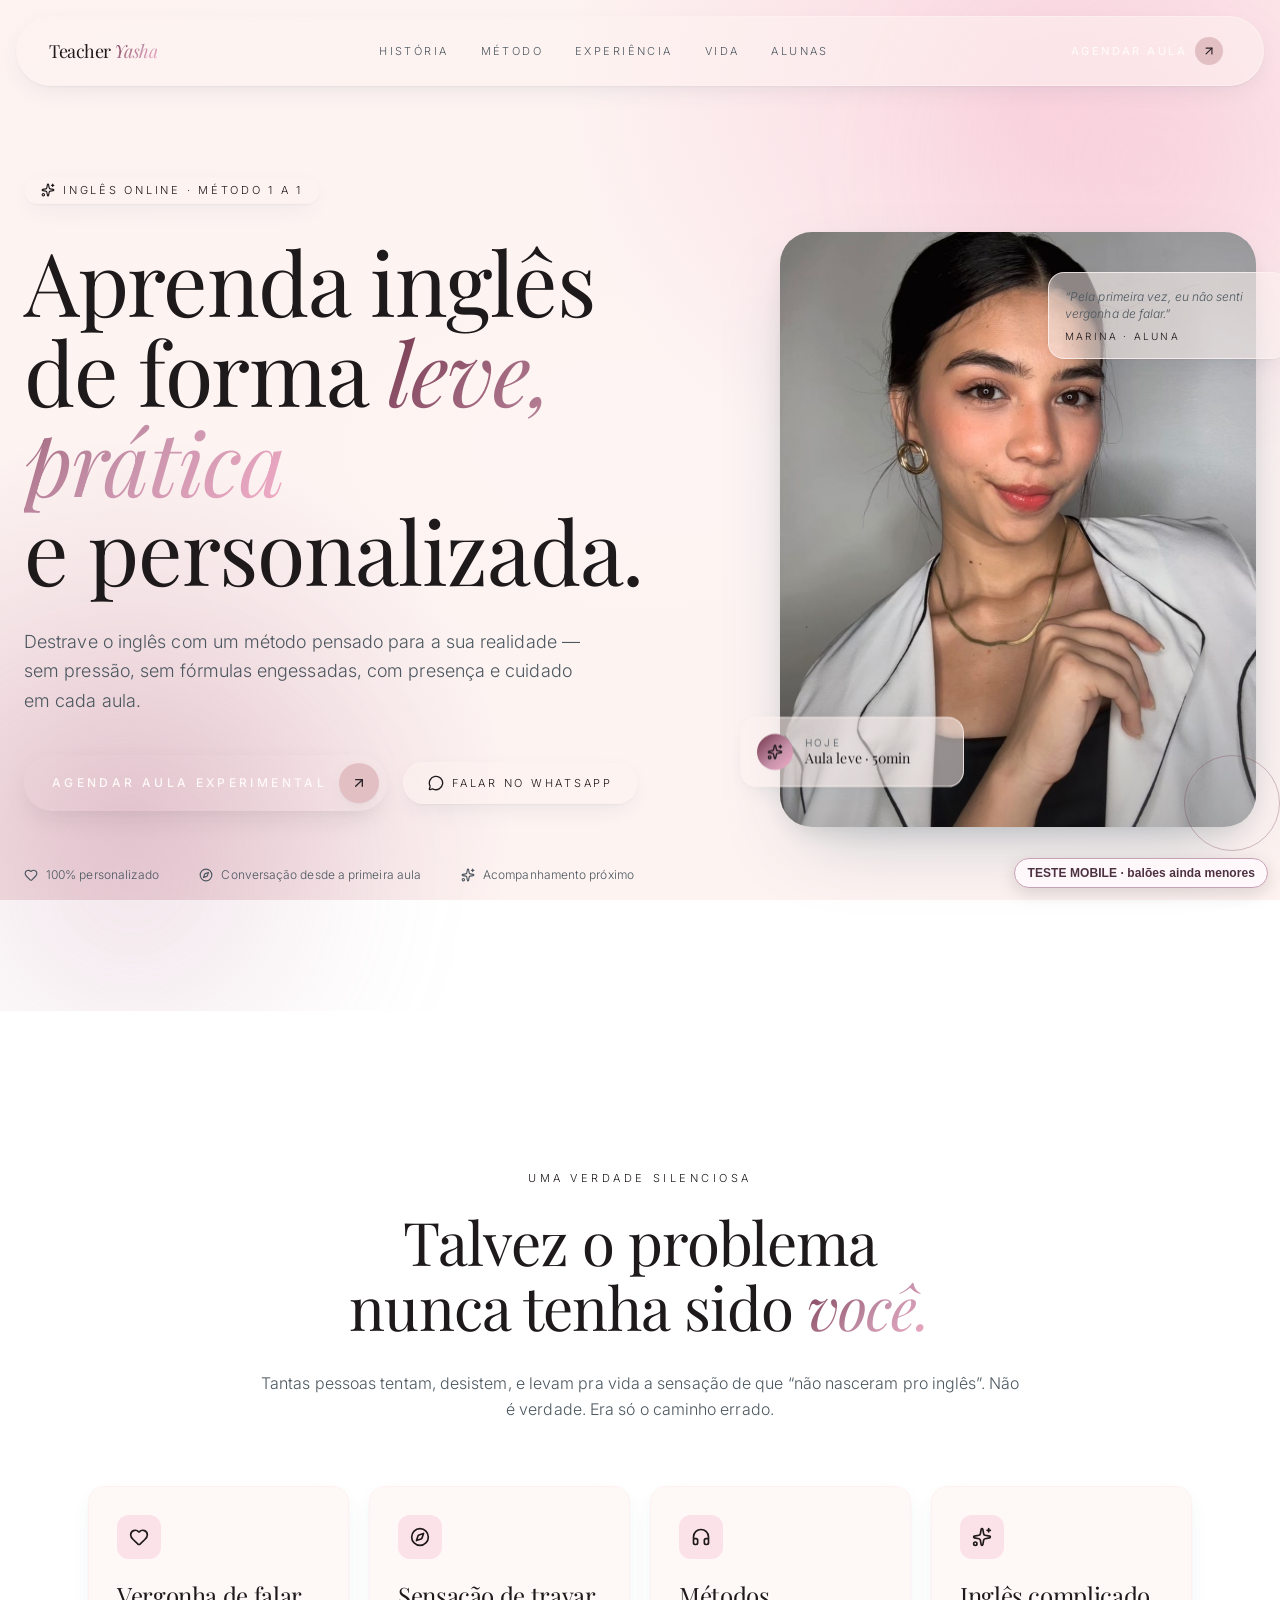
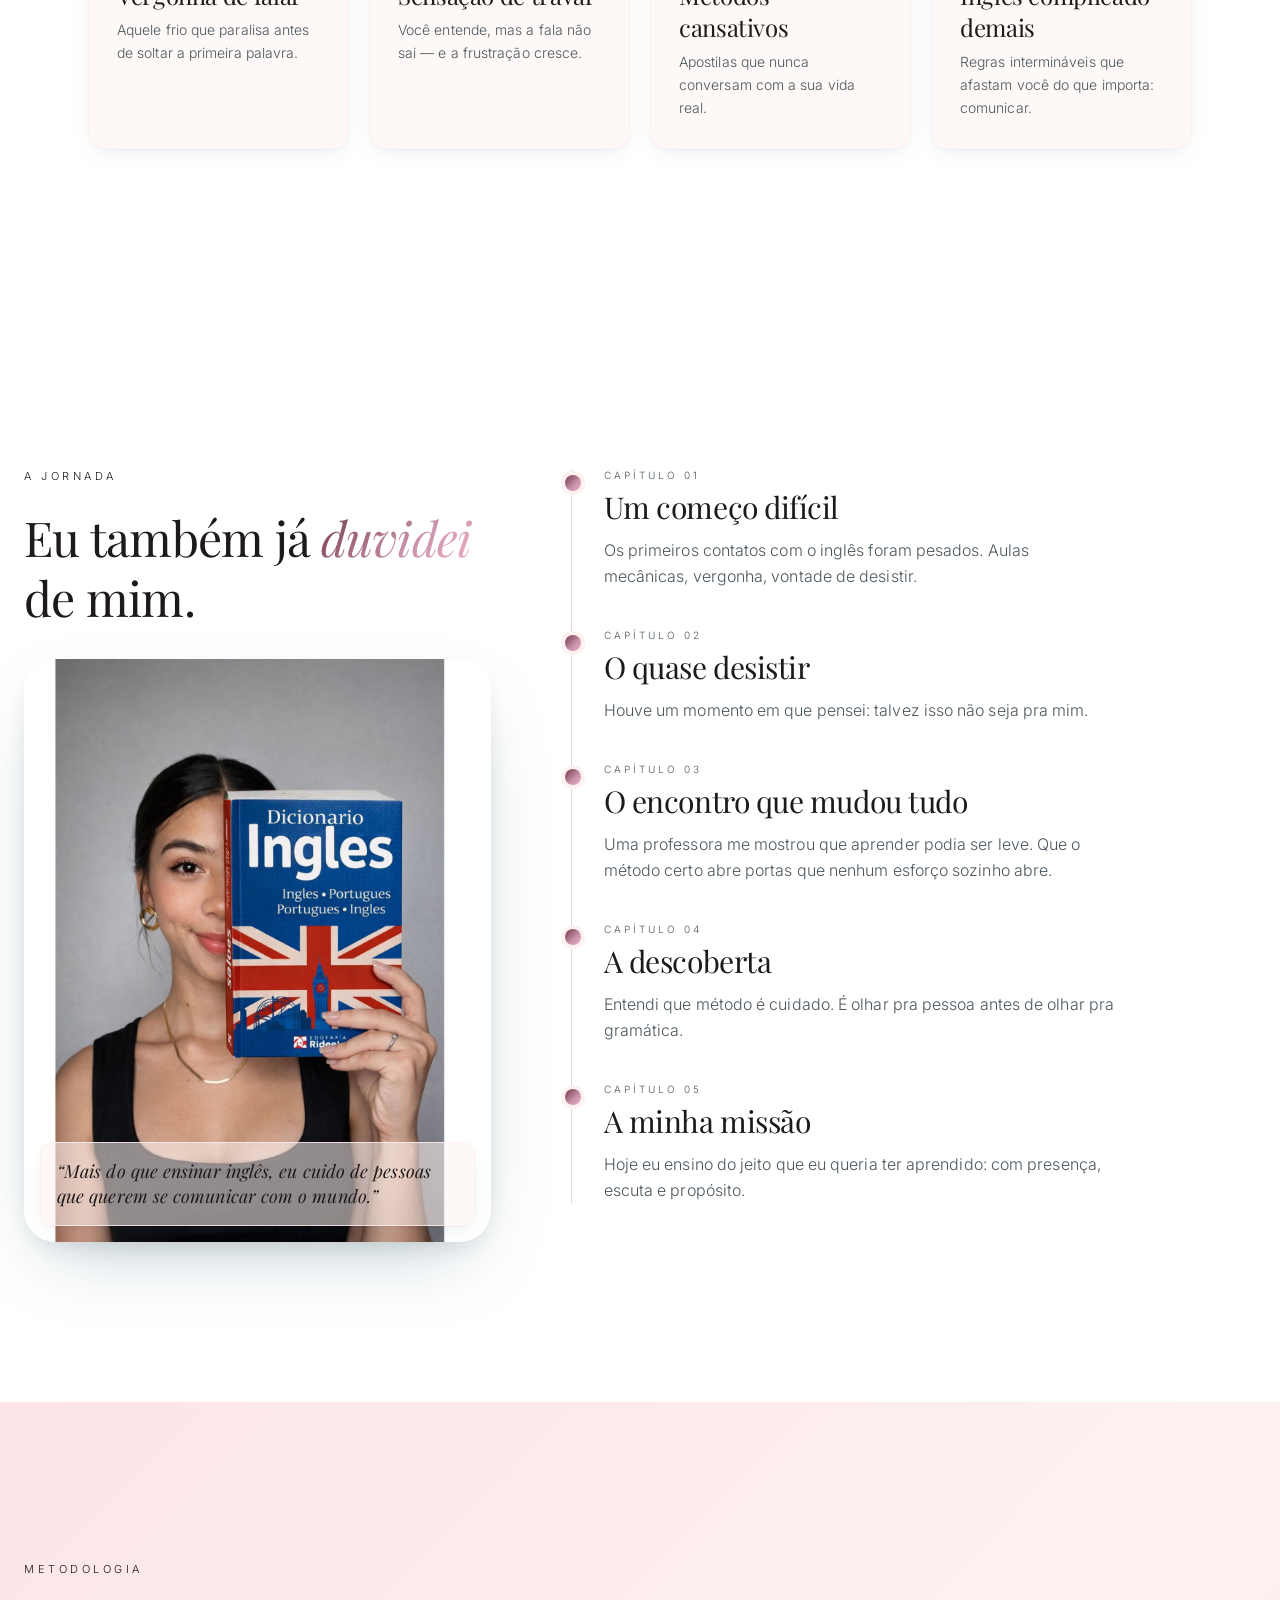
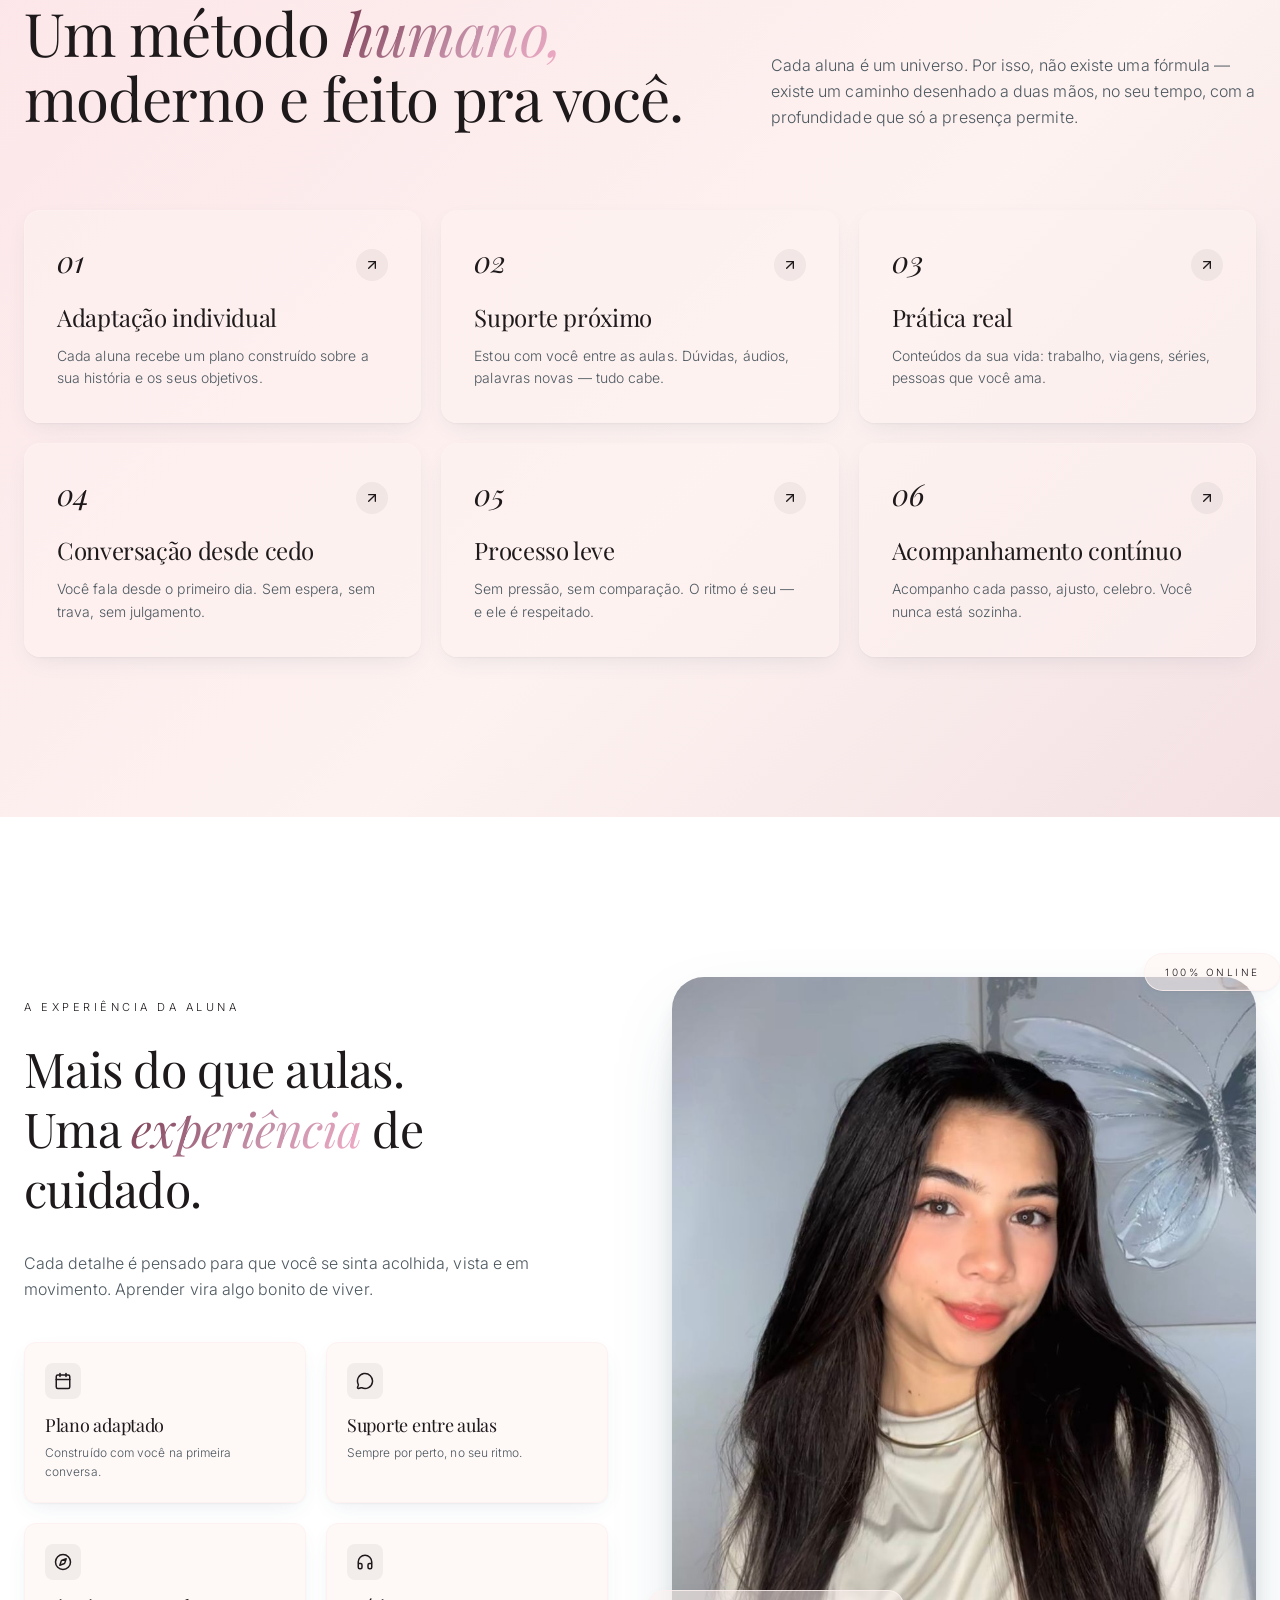
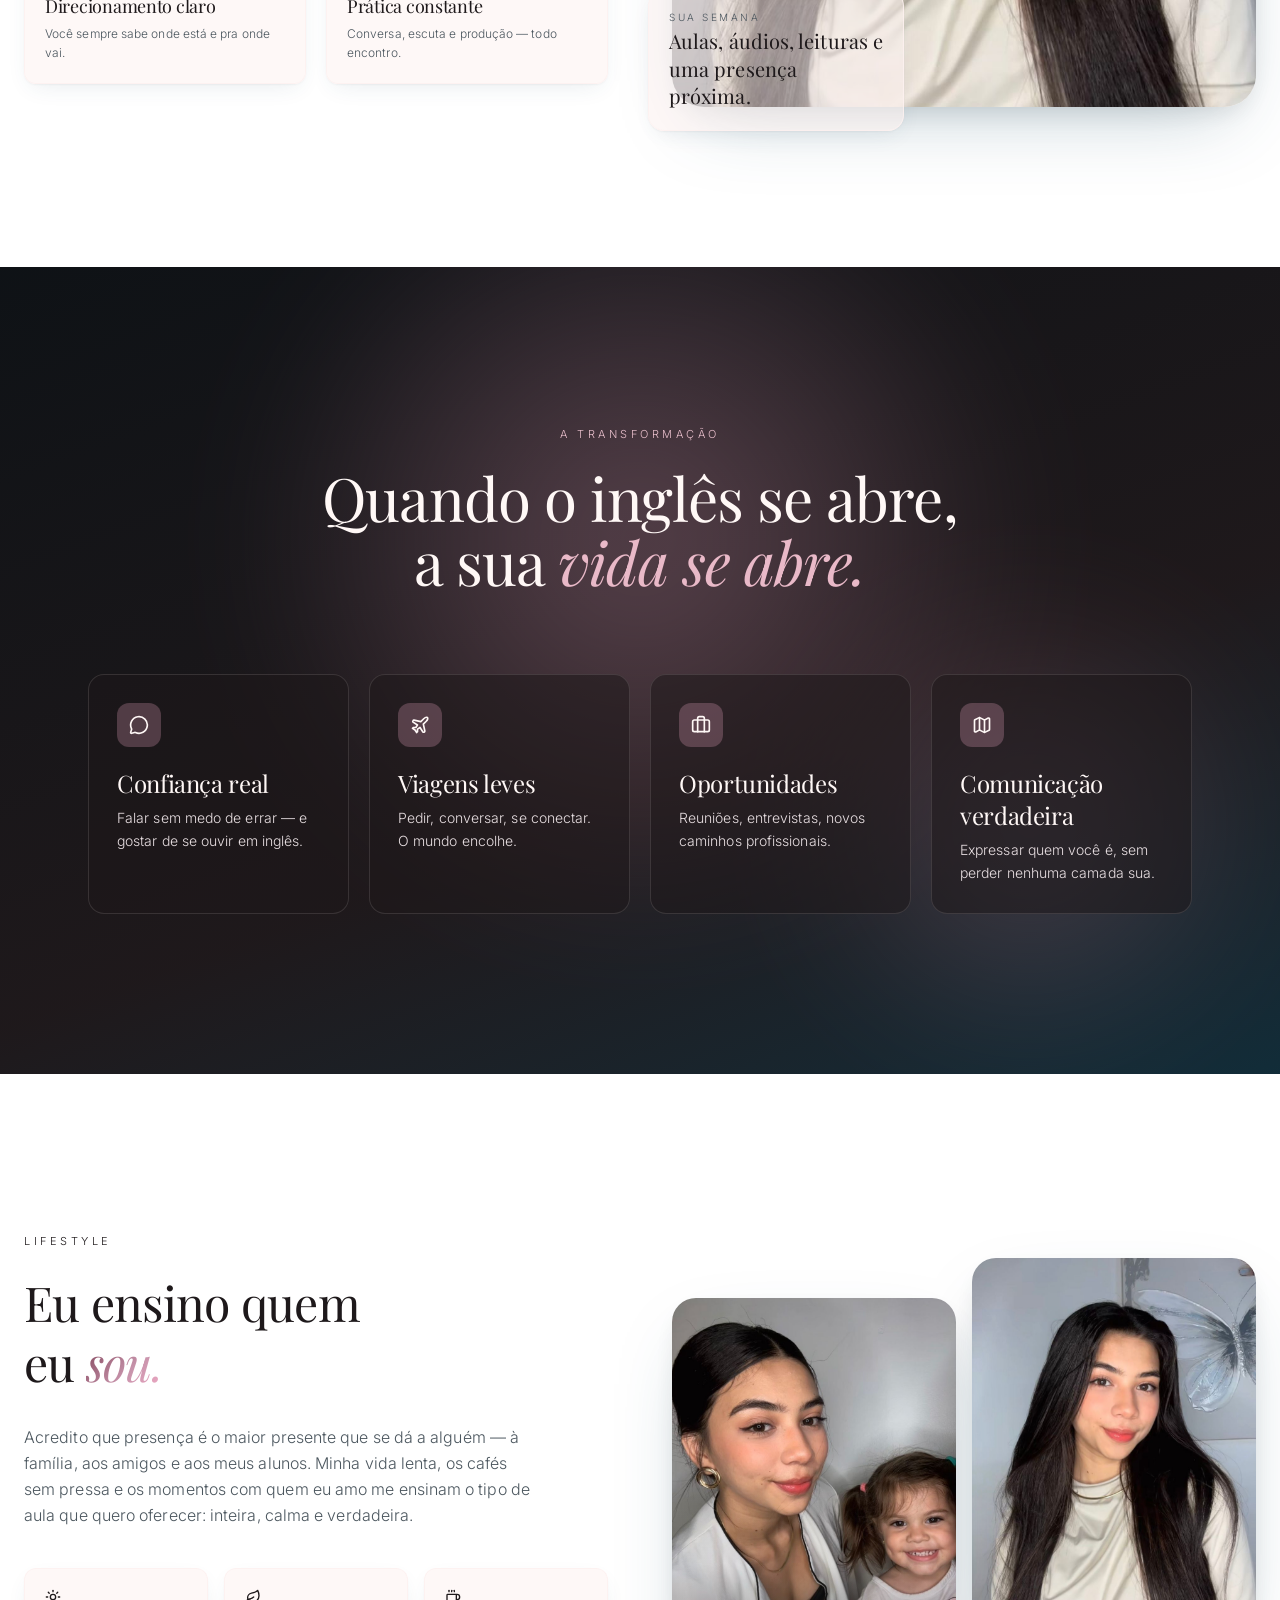
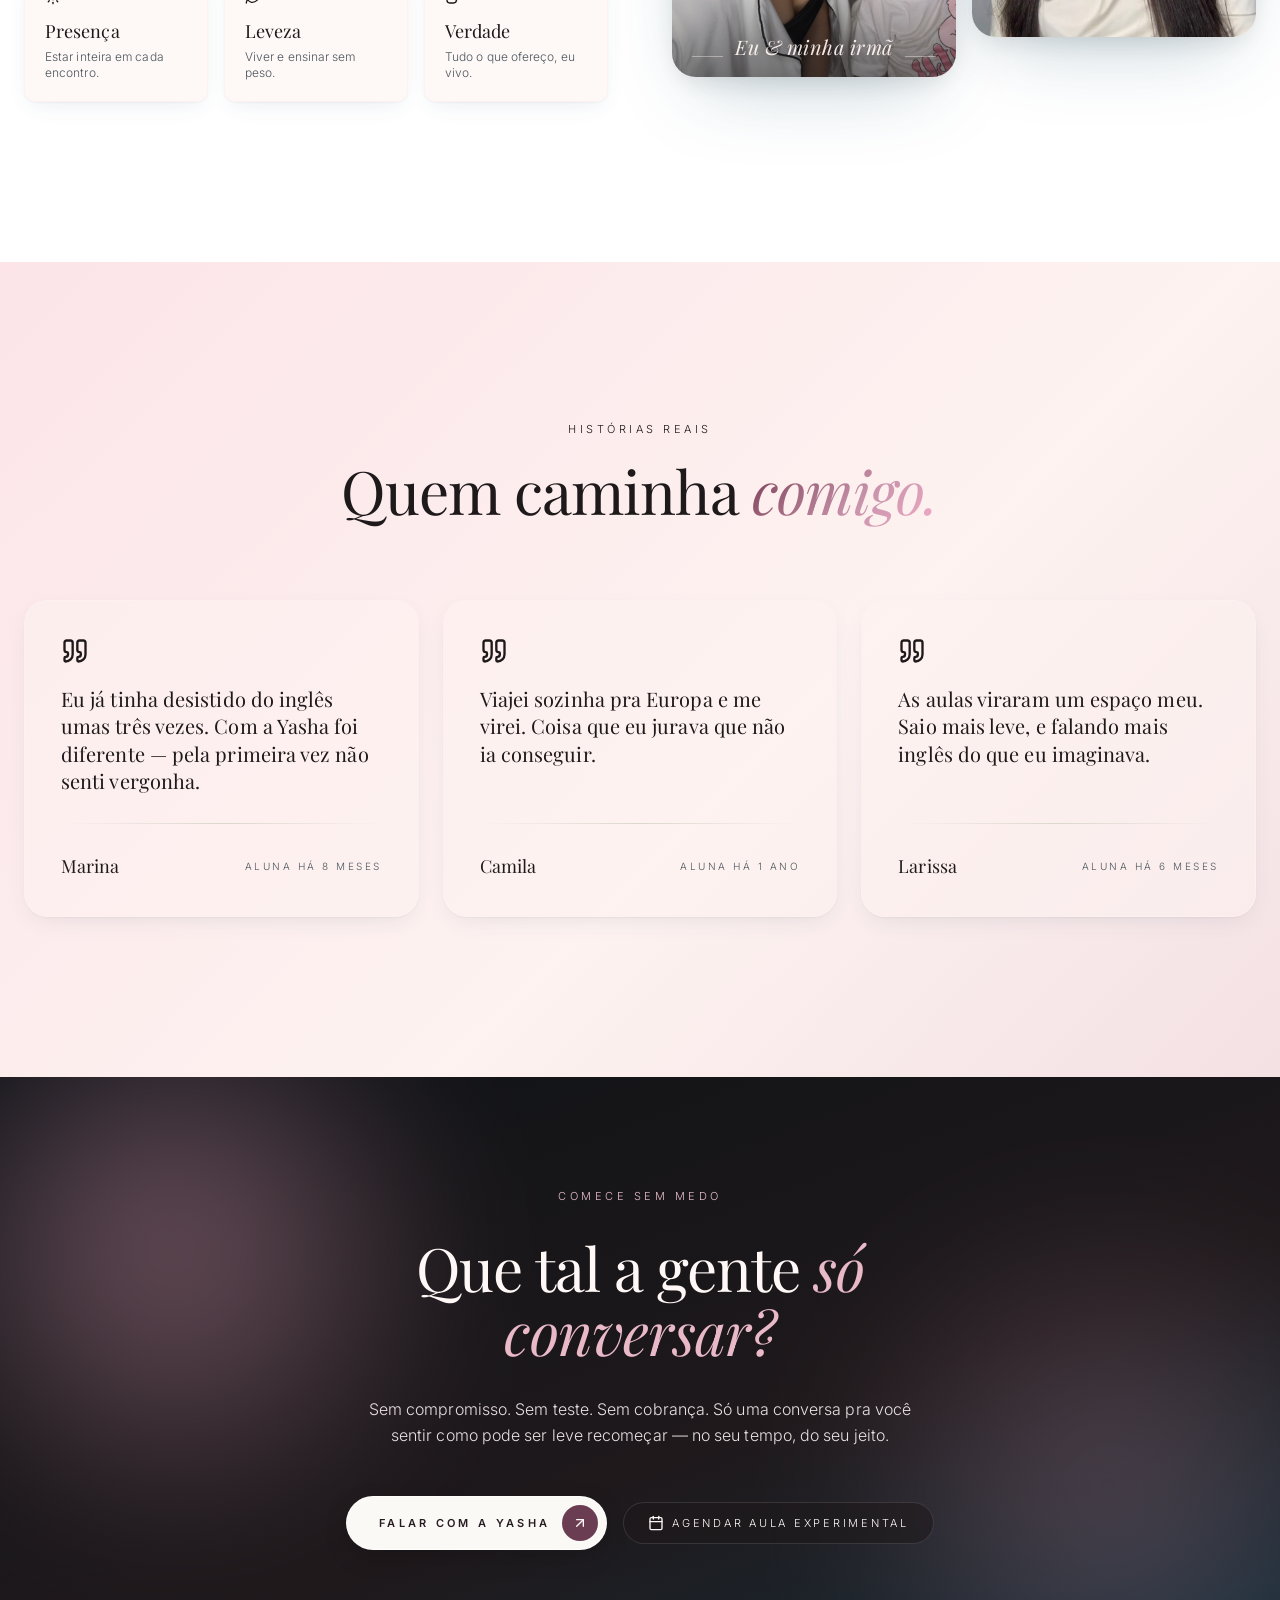
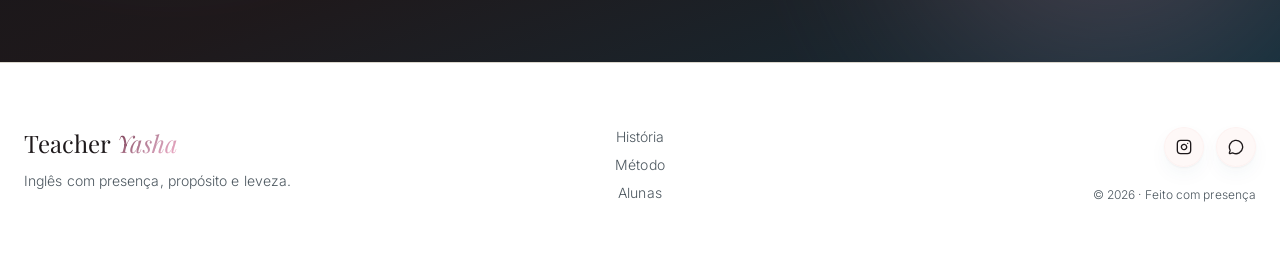
==== commit 4933849e: "Reduz mais um pouco os balões flutuantes apenas no mobile (V10)" ====
--- a/teste-baloes-mobile.html
+++ b/teste-baloes-mobile.html
@@ -168,17 +168,17 @@
   stroke: #2a2329 !important;
 }
 
-/* TESTE MOBILE — cartões de depoimento/agenda menores apenas no celular. */
+/* Cartões flutuantes compactos em telas de celular — V10. */
 @media (max-width: 767px) {
   .yasha-hero-quote {
-    width: 184px !important;
-    right: -6px !important;
-    top: 20px !important;
-    padding: 12px !important;
-    border-radius: 18px !important;
+    width: 172px !important;
+    right: -5px !important;
+    top: 18px !important;
+    padding: 10px !important;
+    border-radius: 16px !important;
   }
   .yasha-hero-quote p:first-child {
-    font-size: 11px !important;
+    font-size: 10.5px !important;
     line-height: 1.45 !important;
   }
   .yasha-hero-quote p:last-child {
@@ -187,19 +187,19 @@
     margin-top: 6px !important;
   }
   .yasha-hero-today {
-    width: 178px !important;
-    left: -8px !important;
-    bottom: 28px !important;
-    padding: 11px !important;
-    border-radius: 17px !important;
-  }
-  .yasha-hero-today > div { gap: 9px !important; }
+    width: 166px !important;
+    left: -6px !important;
+    bottom: 26px !important;
+    padding: 10px !important;
+    border-radius: 16px !important;
+  }
+  .yasha-hero-today > div { gap: 8px !important; }
   .yasha-hero-today .w-9 {
-    width: 31px !important;
-    height: 31px !important;
+    width: 29px !important;
+    height: 29px !important;
     flex-shrink: 0;
   }
-  .yasha-hero-today .text-sm { font-size: 12px !important; }
+  .yasha-hero-today .text-sm { font-size: 11.5px !important; }
   .yasha-hero-today p:first-child { font-size: 9px !important; letter-spacing: .13em !important; }
 }
 </style>
@@ -286,4 +286,4 @@
    return window.yashaMotionStatus();
  };
 })();
-</script><div id="yasha-mobile-preview-label" style="position:fixed;z-index:9999;right:12px;bottom:12px;background:#fff8fb;color:#4e3140;border:1px solid #c9a1b5;border-radius:999px;padding:7px 12px;font:600 12px Arial,sans-serif;box-shadow:0 5px 18px #0002">TESTE MOBILE · balões menores</div></body></html>+</script><div id="yasha-mobile-preview-label" style="position:fixed;z-index:9999;right:12px;bottom:12px;background:#fff8fb;color:#4e3140;border:1px solid #c9a1b5;border-radius:999px;padding:7px 12px;font:600 12px Arial,sans-serif;box-shadow:0 5px 18px #0002">TESTE MOBILE · balões ainda menores</div></body></html>
